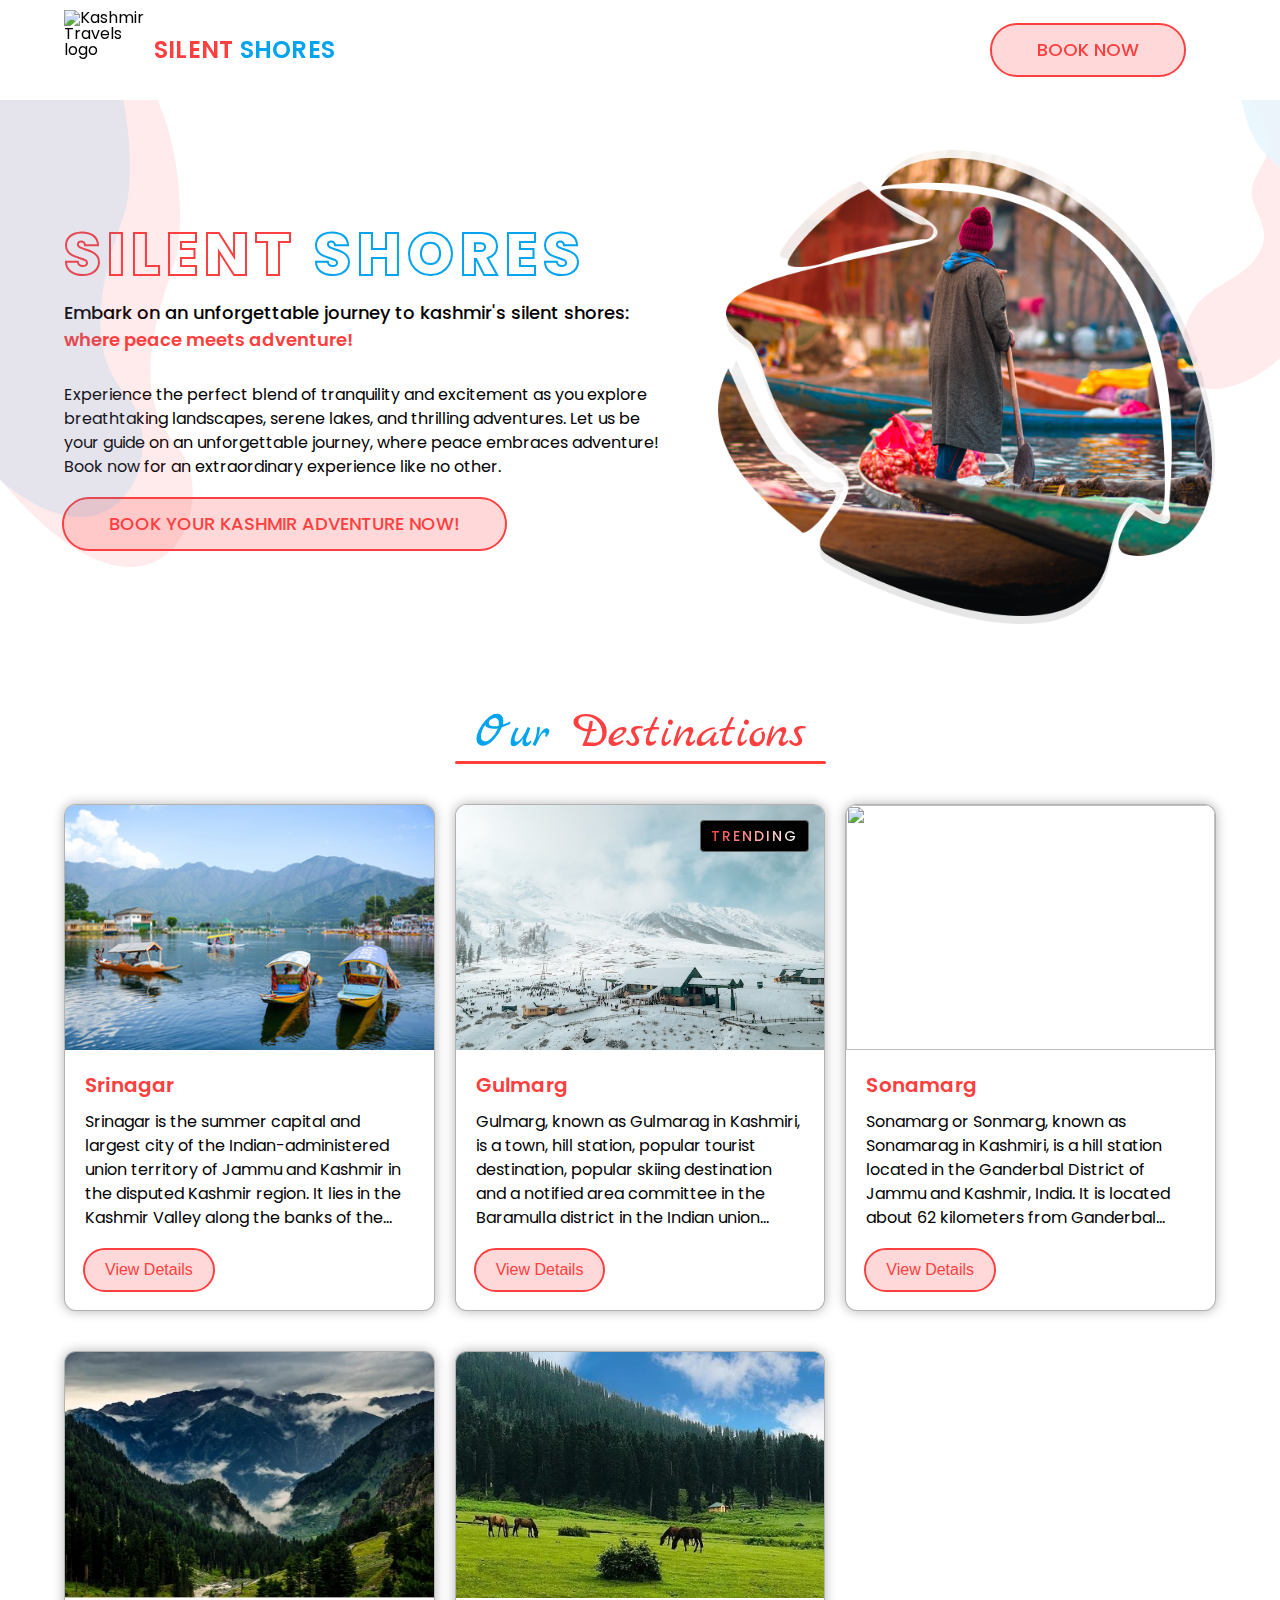
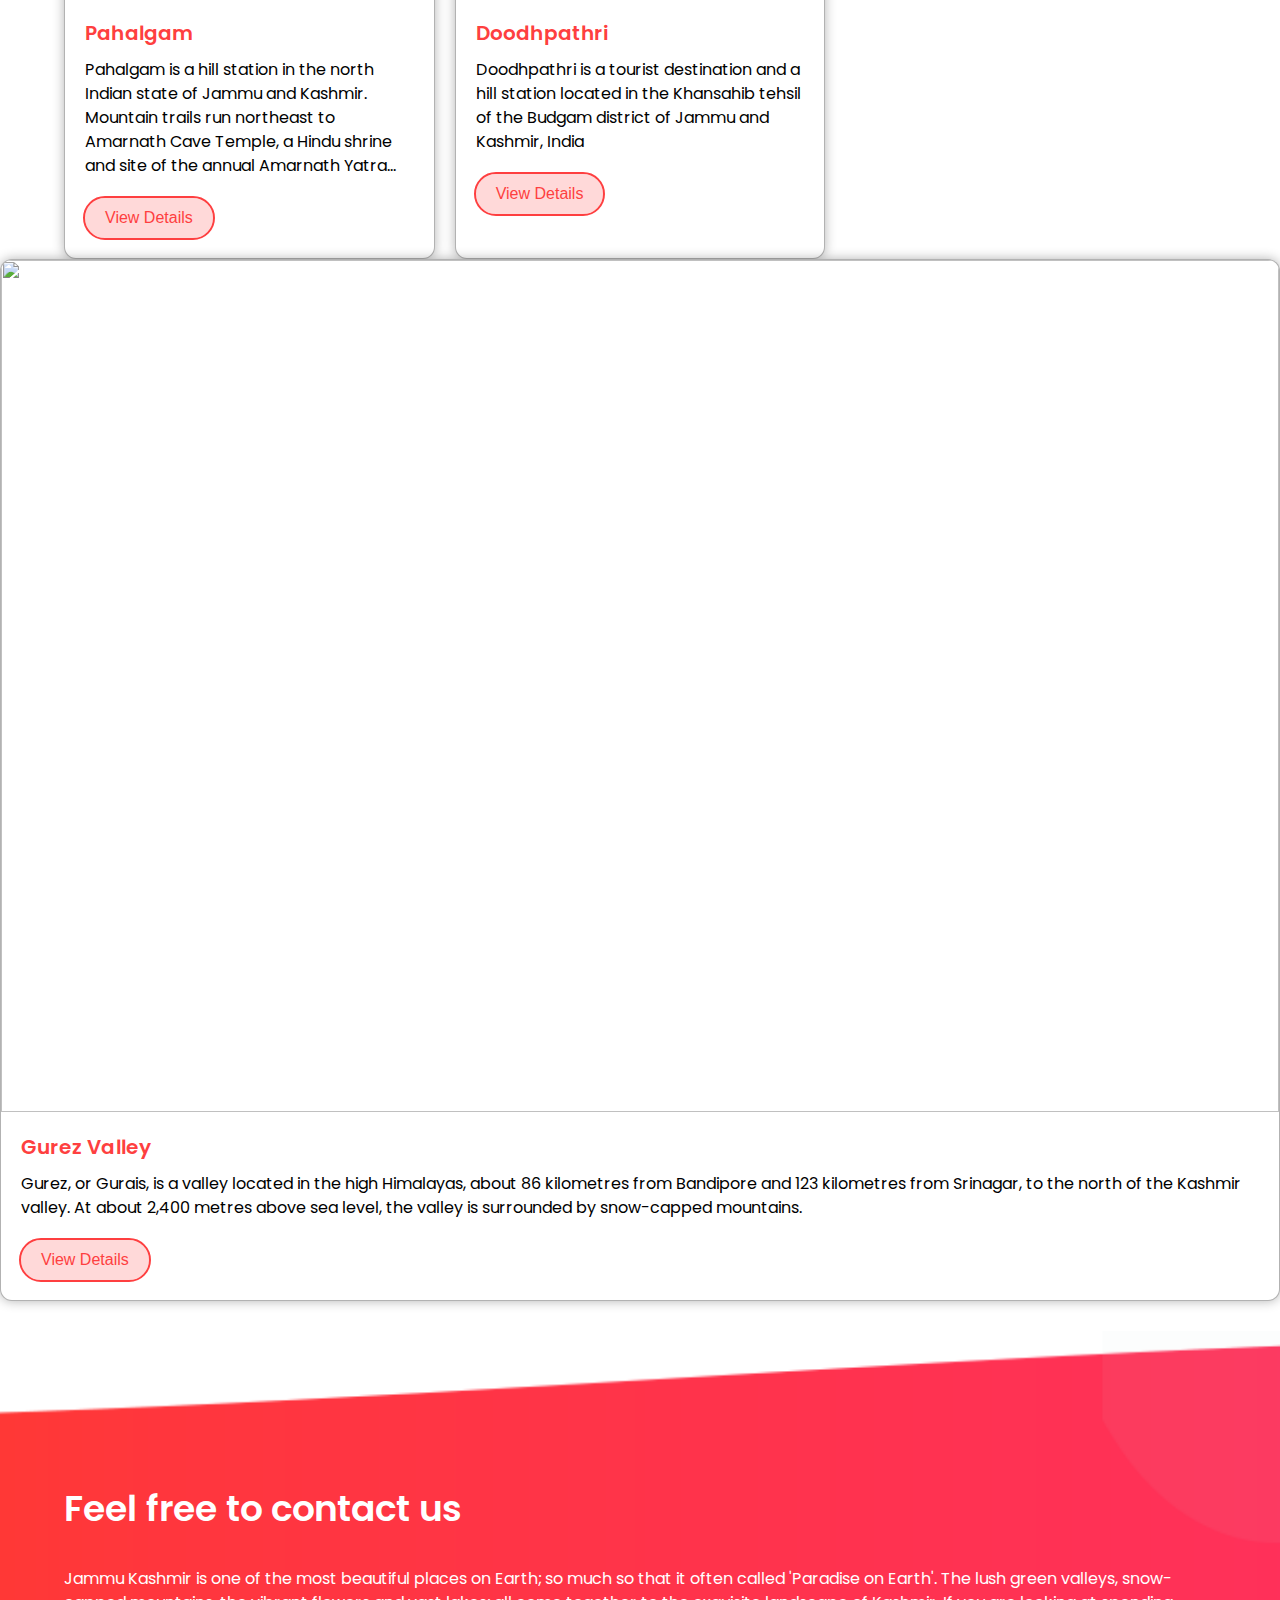
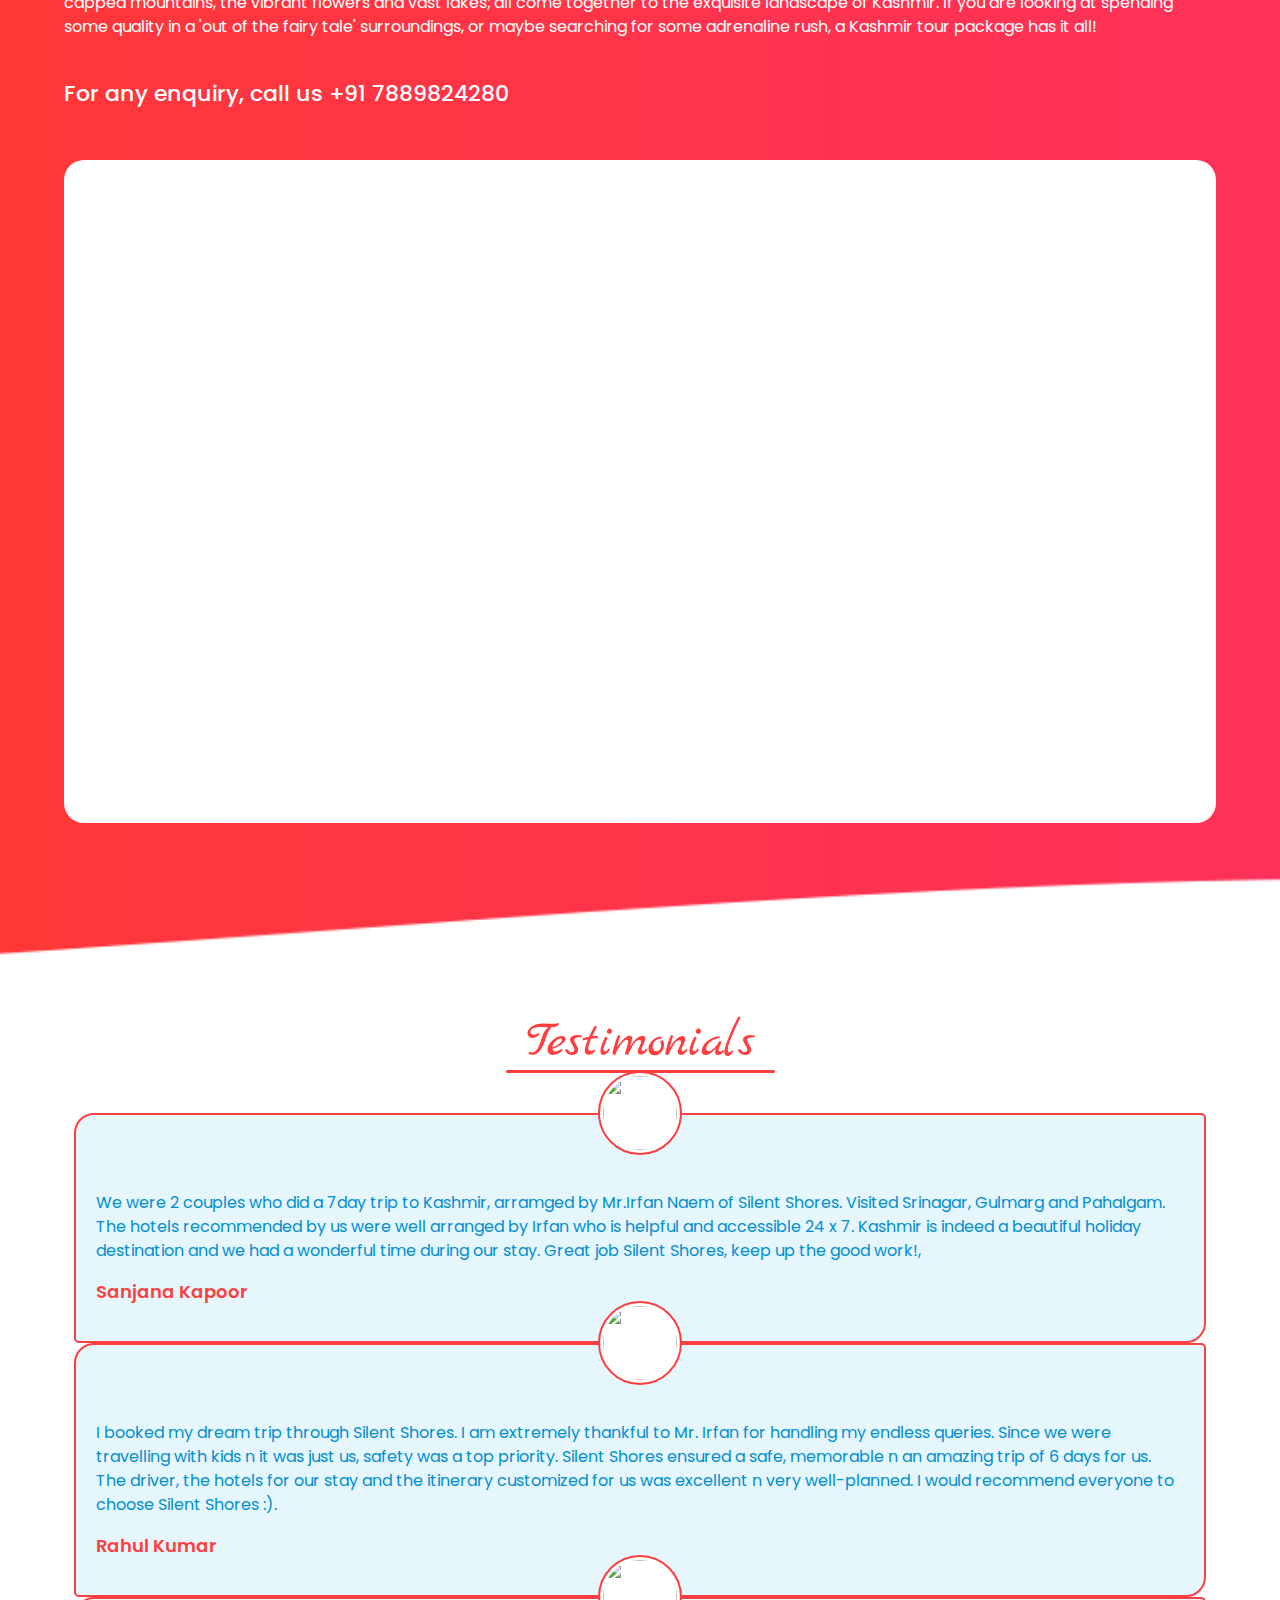
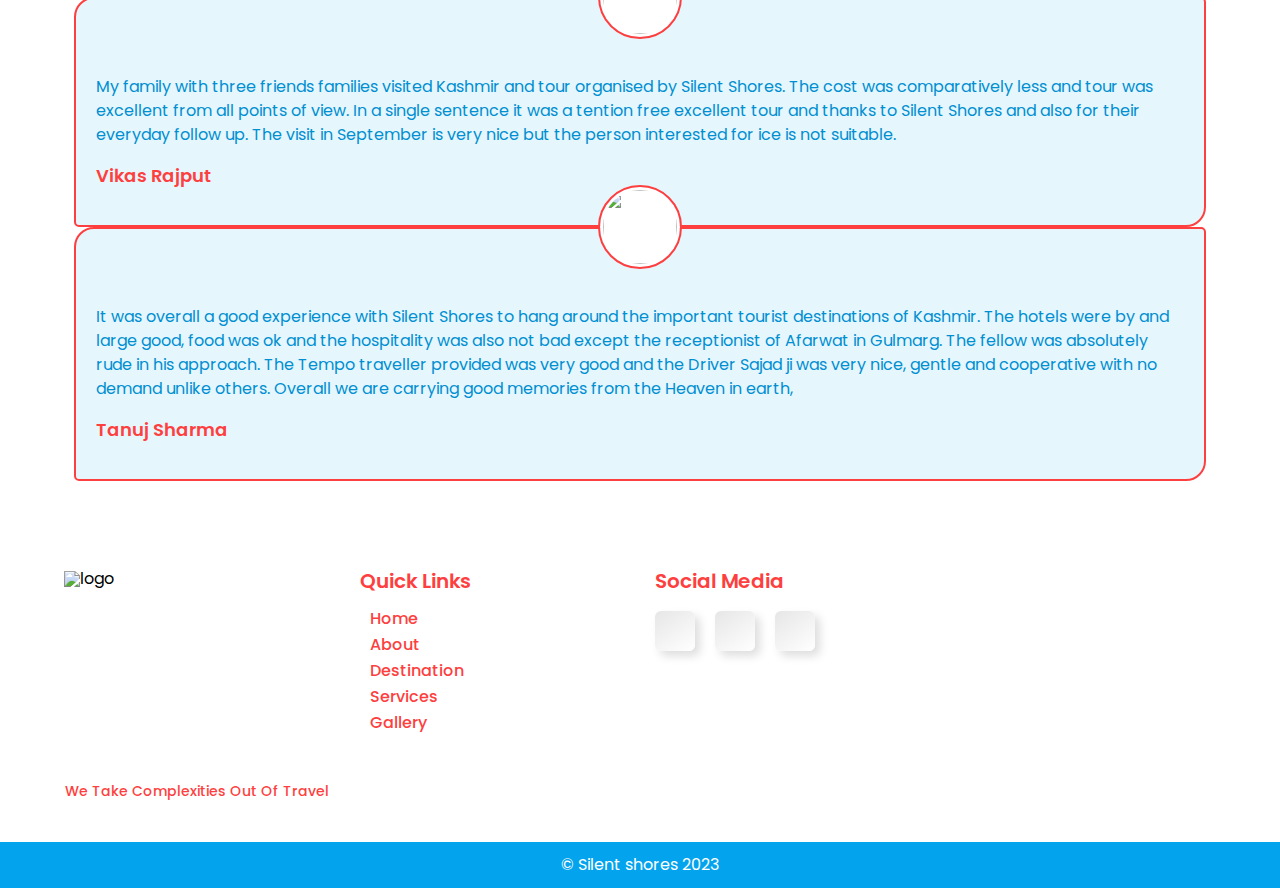
==== index.html @ 6e3399d0 "Update index.html" ====
<!DOCTYPE html>
<html lang="en">

<head>
    <meta charset="UTF-8">
    <meta http-equiv="X-UA-Compatible" content="IE=edge">
    <meta name="viewport" content="width=device-width, initial-scale=1.0">
    <title>Silent Shores</title>
    <link rel="icon" type="image/x-icon" href="./assets/images/favicon.png">
    <link rel="stylesheet" href="./assets/css/style.css">
    <link rel="stylesheet" href="https://cdnjs.cloudflare.com/ajax/libs/font-awesome/6.4.2/css/all.min.css"
        integrity="sha512-z3gLpd7yknf1YoNbCzqRKc4qyor8gaKU1qmn+CShxbuBusANI9QpRohGBreCFkKxLhei6S9CQXFEbbKuqLg0DA=="
        crossorigin="anonymous" referrerpolicy="no-referrer" />
    <link rel="stylesheet" href="https://cdn.jsdelivr.net/npm/slick-carousel@1.8.1/slick/slick.css?v=1">
    <link rel="stylesheet" href="https://cdnjs.cloudflare.com/ajax/libs/lightbox2/2.11.4/css/lightbox.min.css"
        integrity="sha512-ZKX+BvQihRJPA8CROKBhDNvoc2aDMOdAlcm7TUQY+35XYtrd3yh95QOOhsPDQY9QnKE0Wqag9y38OIgEvb88cA=="
        crossorigin="anonymous" referrerpolicy="no-referrer" />
</head>

<body>
    <header>
        <div class="container">
            <div class="header__contents">
                <div class="header__contents__logo--side">
                    <div class="main-logo-box">
                        <img src="./assets/images/logo1.png" alt="Kashmir Travels logo" class="logo--box__img">
                    </div>
                    <h4 class="logo-tag">Silent <span>Shores</span></h4>
                </div>
                <nav class="main-nav">
                    <ul class="main-nav__list">
                        <li class="nav-item home-nav active">
                            <a href="#" class="nav-item__link">Home</a>
                        </li>
                        <!-- <li class="nav-item">
                            <a href="#" class="nav-item__link">Packages</a>
                        </li> -->
                        <li class="nav-item destinations-nav">
                            <a href="#destinatinations" class="nav-item__link">Destinations</a>
                        </li>
                        <li class="nav-item contact-us-nav">
                            <a href="#contact-us" class="nav-item__link">Contact Us</a>
                        </li>
                        <li class="nav-item testimonials-nav">
                            <a href="#testimonials" class="nav-item__link">Testimonials</a>
                        </li>
                        <!-- <li class="nav-item">
                            <a href="#" class="nav-item__link">Gallery</a>
                        </li> -->
                    </ul>
                </nav>
                <div class="cta-box">
                    <a href="#contact-us" class="btn btn--pri btn--cta">Book Now</a>
                    <button class="mob-nav-toggler">
                        <i class="fa-solid fa-bars"></i>
                    </button>
                </div>
            </div>
        </div>
        <div class="header-mob">
            <nav class="main-nav">
                <ul class="main-nav__list">
                    <li class="nav-item home-nav active">
                        <a href="#" class="nav-item__link">Home</a>
                    </li>
                    <!-- <li class="nav-item">
                            <a href="#" class="nav-item__link">Packages</a>
                        </li> -->
                    <li class="nav-item destinations-nav">
                        <a href="#destinatinations" class="nav-item__link">Destinations</a>
                    </li>
                    <li class="nav-item contact-us-nav">
                        <a href="#contact-us" class="nav-item__link">Contact Us</a>
                    </li>
                    <li class="nav-item testimonials-nav">
                        <a href="#testimonials" class="nav-item__link">Testimonials</a>
                    </li>
                    <!-- <li class="nav-item">
                            <a href="#" class="nav-item__link">Gallery</a>
                        </li> -->
                </ul>
            </nav>
        </div>
    </header>
    <main class="header-space">
        <section class="hero">
            <div class="main-banner">
                <div class="container">
                    <div class="main-banner-contents">
                        <div class="text-side">
                            <h1 class="main-section__heading stroke-only">SILENT <span>SHORES</span></h1>
                            <h3 class="main-section__subheading">Embark on an unforgettable journey to kashmir's silent
                                shores:<span>
                                    where peace meets
                                    adventure!
                                </span></h3>
                            <p class="main-section__desc">
                                Experience the perfect blend
                                of tranquility and excitement as you explore breathtaking landscapes, serene lakes, and
                                thrilling adventures. Let us be your guide on an unforgettable journey, where peace
                                embraces adventure! Book now for an extraordinary experience like no other.
                            </p>
                            <div class="main-section__cta">
                                <a href="#contact-us" class="btn btn--pri btn--lg btn--cta">Book your kashmir adventure
                                    now!</a>
                            </div>
                        </div>
                        <div class="img-side">
                            <img src="./assets/images/banner-right-image.png" alt="">
                        </div>
                    </div>
                </div>
            </div>
        </section>
        <section class="showcase">
            <div class="container">
                <div id="destinatinations" class="nav-empty-location"></div>
                <div class="section-title">
                    <h2>
                        Our <span>Destinations</span>
                    </h2>
                </div>
                <div class="cards container-sm">
                    <div class="card">
                        <div class="card__img-box">
                            <img class="gal-item-main-img" src="./assets/images/des-11.jpg" alt="">
                            <p class="gal-hidden-items">
                                <span>https://images.unsplash.com/photo-1566837500831-838ff7486b28?ixlib=rb-4.0.3&ixid=M3wxMjA3fDB8MHxzZWFyY2h8MTF8fHNyaW5hZ2FyfGVufDB8fDB8fHww&auto=format&fit=crop&w=500&q=60,78</span>
                                <span>https://images.unsplash.com/photo-1614591276564-7b3e69347a48?ixlib=rb-4.0.3&ixid=M3wxMjA3fDB8MHxzZWFyY2h8Mnx8c3JpbmFnYXJ8ZW58MHx8MHx8fDA%3D&auto=format&fit=crop&w=500&q=60,78</span>
                                <span>https://images.unsplash.com/photo-1611319633071-6e5bfec3a99f?ixlib=rb-4.0.3&ixid=M3wxMjA3fDB8MHxzZWFyY2h8MTd8fHNyaW5hZ2FyfGVufDB8fDB8fHww&auto=format&fit=crop&w=500&q=60,78</span>
                                <span>https://images.unsplash.com/photo-1566837497312-7be7830ae9b1?ixlib=rb-4.0.3&ixid=M3wxMjA3fDB8MHxzZWFyY2h8NXx8c3JpbmFnYXJ8ZW58MHwwfDB8fHww&auto=format&fit=crop&w=500&q=60,78</span>
                                <span>https://images.unsplash.com/photo-1577500588651-5603d971f338?ixlib=rb-4.0.3&ixid=M3wxMjA3fDB8MHxzZWFyY2h8MTh8fHNyaW5hZ2FyfGVufDB8MHwwfHx8MA%3D%3D&auto=format&fit=crop&w=500&q=60,78</span>
                                <span>https://images.unsplash.com/photo-1608824432184-b1eec5c84ae5?ixlib=rb-4.0.3&ixid=M3wxMjA3fDB8MHxzZWFyY2h8MTV8fHNyaW5hZ2FyfGVufDB8MHwwfHx8MA%3D%3D&auto=format&fit=crop&w=500&q=60,78</span>
                            </p>
                        </div>
                        <div class="card-body">
                            <h3 class="card-title">
                                Srinagar
                            </h3>
                            <p class="card-desc">
                                Srinagar is the summer capital and largest city of the Indian-administered
                                union territory of Jammu and Kashmir in the disputed Kashmir region.
                                It lies in the Kashmir Valley along the banks of the Jhelum River,
                                and the shores of Dal and Anchar lakes, between the Hari Parbat and Shankaracharya hills
                            </p>
                            <button class="card-action btn btn--sm btn--pri">View Details</button>
                        </div>
                    </div>
                    <div class="card">
                        <div class="card-badge">
                            <p>Trending</p>
                        </div>
                        <div class="card__img-box">
                            <img class="gal-item-main-img" src="./assets/images/gulmarg.jpg" alt="">
                            <p class="gal-hidden-items">
                                <span>https://source.unsplash.com/random?Gulmarg,88</span>
                                <span>https://images.unsplash.com/photo-1676441019594-07142b925bc2?ixlib=rb-4.0.3&ixid=M3wxMjA3fDB8MHxzZWFyY2h8Mnx8Z3VsbWFyZyUyMGthc2htaXJ8ZW58MHwwfDB8fHww&auto=format&fit=crop&w=500&q=60,88</span>
                                <span>https://images.unsplash.com/photo-1696918090117-94d2c742415c?ixlib=rb-4.0.3&ixid=M3wxMjA3fDB8MHxzZWFyY2h8OXx8Z3VsbWFyZyUyMGthc2htaXJ8ZW58MHwwfDB8fHww&auto=format&fit=crop&w=500&q=60,88</span>
                                <span>https://images.unsplash.com/photo-1676552676584-3ee0aef1bd39?ixlib=rb-4.0.3&ixid=M3wxMjA3fDB8MHxzZWFyY2h8MTR8fGd1bG1hcmclMjBrYXNobWlyfGVufDB8MHwwfHx8MA%3D%3D&auto=format&fit=crop&w=500&q=60,88</span>
                                <span>https://images.unsplash.com/photo-1690650025133-f25598a4de68?ixlib=rb-4.0.3&ixid=M3wxMjA3fDB8MHxzZWFyY2h8MTh8fGd1bG1hcmclMjBrYXNobWlyfGVufDB8MHwwfHx8MA%3D%3D&auto=format&fit=crop&w=500&q=60,88</span>
                                <span>https://images.unsplash.com/photo-1649794759593-ad80231b7b7c?ixlib=rb-4.0.3&ixid=M3wxMjA3fDB8MHxzZWFyY2h8MjB8fGd1bG1hcmclMjBrYXNobWlyfGVufDB8MHwwfHx8MA%3D%3D&auto=format&fit=crop&w=500&q=60,88</span>
                            </p>
                        </div>
                        <div class="card-body">
                            <h3 class="card-title">
                                Gulmarg
                            </h3>
                            <p class="card-desc">
                                Gulmarg, known as Gulmarag in Kashmiri, is a town, hill station, popular tourist
                                destination,
                                popular skiing destination and a notified area committee in the
                                Baramulla district in the Indian union territory of Jammu and Kashmir.
                                It is located at a distance of 31 km from Baramulla and 49 km from Srinagar
                            </p>
                            <button class="card-action btn btn--sm btn--pri">View Details</button>
                        </div>
                    </div>
                    <div class="card">
                        <div class="card__img-box">
                            <img class="gal-item-main-img" src="./assets/images/des-31.jpg" alt="">
                            <p class="gal-hidden-items">
                                <span>https://source.unsplash.com/random?Sonmarg,111</span>
                                <span>https://images.unsplash.com/photo-1598091383021-15ddea10925d?ixlib=rb-4.0.3&ixid=M3wxMjA3fDB8MHxzZWFyY2h8Mnx8c29ubWFyZyUyMGthc2htaXJ8ZW58MHwwfDB8fHww&auto=format&fit=crop&w=500&q=60,111</span>
                                <span>https://images.unsplash.com/photo-1666696758691-135e8bf83368?ixlib=rb-4.0.3&ixid=M3wxMjA3fDB8MHxzZWFyY2h8MTF8fHNvbm1hcmclMjBrYXNobWlyfGVufDB8MHwwfHx8MA%3D%3D&auto=format&fit=crop&w=500&q=60,111</span>
                                <span>https://images.unsplash.com/photo-1666545383710-a6e864e03715?ixlib=rb-4.0.3&ixid=M3wxMjA3fDB8MHxzZWFyY2h8MTV8fHNvbm1hcmclMjBrYXNobWlyfGVufDB8MHwwfHx8MA%3D%3D&auto=format&fit=crop&w=500&q=60,111</span>
                                <span>https://images.unsplash.com/photo-1666690635467-a0b09411534c?ixlib=rb-4.0.3&ixid=M3wxMjA3fDB8MHxzZWFyY2h8MjV8fHNvbm1hcmclMjBrYXNobWlyfGVufDB8MHwwfHx8MA%3D%3D&auto=format&fit=crop&w=500&q=60,111</span>
                                <span>https://images.unsplash.com/photo-1674108886859-3f968080f012?ixlib=rb-4.0.3&ixid=M3wxMjA3fDB8MHxzZWFyY2h8Mzd8fHNvbm1hcmclMjBrYXNobWlyfGVufDB8MHwwfHx8MA%3D%3D&auto=format&fit=crop&w=500&q=60,111</span>
                            </p>
                        </div>
                        <div class="card-body">
                            <h3 class="card-title">
                                Sonamarg
                            </h3>
                            <p class="card-desc">
                                Sonamarg or Sonmarg, known as Sonamarag in Kashmiri,
                                is a hill station located in the Ganderbal District of Jammu and Kashmir, India.
                                It is located about 62 kilometers from Ganderbal Town and 80 kilometres northeast of the
                                capital city, Srinagar
                            </p>
                            <button class="card-action btn btn--sm btn--pri">View Details</button>
                        </div>
                    </div>
                    <div class="card">
                        <div class="card__img-box">
                            <img class="gal-item-main-img" src="./assets/images/des-3.jpg" alt="">
                            <p class="gal-hidden-items">
                                <span>https://images.unsplash.com/photo-1668173443752-bdec2fbb3c79?ixlib=rb-4.0.3&ixid=M3wxMjA3fDB8MHxzZWFyY2h8NHx8cGFoYWxnYW0lMjBrYXNobWlyfGVufDB8MHwwfHx8MA%3D%3D&auto=format&fit=crop&w=500&q=60,9</span>
                                <span>https://images.unsplash.com/photo-1686503069683-9029e0b2ad51?ixlib=rb-4.0.3&ixid=M3wxMjA3fDB8MHxzZWFyY2h8N3x8cGFoYWxnYW0lMjBrYXNobWlyfGVufDB8MHwwfHx8MA%3D%3D&auto=format&fit=crop&w=500&q=60,9</span>
                                <span>https://images.unsplash.com/photo-1651475599186-7283220effdd?ixlib=rb-4.0.3&ixid=M3wxMjA3fDB8MHxzZWFyY2h8Mjd8fHBhaGFsZ2FtfGVufDB8MHwwfHx8MA%3D%3D&auto=format&fit=crop&w=500&q=60,9</span>
                                <span>https://images.unsplash.com/photo-1672215251935-0edbeec181ce?ixlib=rb-4.0.3&ixid=M3wxMjA3fDB8MHxzZWFyY2h8Mjh8fHBhaGFsZ2FtfGVufDB8MHwwfHx8MA%3D%3D&auto=format&fit=crop&w=500&q=60,9</span>
                                <span>https://images.unsplash.com/photo-1694368906465-92d965a88dbe?ixlib=rb-4.0.3&ixid=M3wxMjA3fDB8MHxzZWFyY2h8ODJ8fHBhaGFsZ2FtfGVufDB8MHwwfHx8MA%3D%3D&auto=format&fit=crop&w=500&q=60,9</span>
                                <span>https://images.unsplash.com/photo-1650384858449-235cfd111bbf?ixlib=rb-4.0.3&ixid=M3wxMjA3fDB8MHxzZWFyY2h8MTJ8fGJldGFiJTIwdmFsbGV5JTIwa2FzaG1pcnxlbnwwfDB8MHx8fDA%3D&auto=format&fit=crop&w=500&q=60,4</span>
                            </p>
                        </div>
                        <div class="card-body">
                            <h3 class="card-title">
                                Pahalgam
                            </h3>
                            <p class="card-desc">
                                Pahalgam is a hill station in the north Indian state of Jammu and Kashmir.
                                Mountain trails run northeast to Amarnath Cave Temple, a Hindu shrine and site of the
                                annual Amarnath Yatra pilgrimage.
                                Overa Aru Wildlife Sanctuary is home to animals including brown bears and musk deer.
                                Northeast, the Lidder River runs through scenic Betaab Valley.
                                Southeast, Tulian Lake is flanked by mountain peaks and often frozen
                            </p>
                            <button class="card-action btn btn--sm btn--pri">View Details</button>
                        </div>
                    </div>

                    <div class="card">
                        <div class="card__img-box">
                            <img class="gal-item-main-img" src="./assets/images/des-41.jpg" alt="">
                            <p class="gal-hidden-items">
                                <span>https://images.unsplash.com/photo-1693999024492-8598a389ac7d?ixlib=rb-4.0.3&ixid=M3wxMjA3fDB8MHxzZWFyY2h8MXx8ZG9vZGhwYXRocml8ZW58MHwwfDB8fHww&auto=format&fit=crop&w=500&q=60,6</span>
                                <span>https://images.unsplash.com/photo-1664356784591-ceffdc5504cb?ixlib=rb-4.0.3&ixid=M3wxMjA3fDB8MHxzZWFyY2h8N3x8ZG9vZGhwYXRocml8ZW58MHwwfDB8fHww&auto=format&fit=crop&w=500&q=60,4</span>
                                <span>https://images.unsplash.com/photo-1693031783554-890468b3a510?ixlib=rb-4.0.3&ixid=M3wxMjA3fDB8MHxzZWFyY2h8MjR8fGRvb2RocGF0aHJpfGVufDB8MHwwfHx8MA%3D%3D&auto=format&fit=crop&w=500&q=60,65</span>
                                <span>https://images.unsplash.com/photo-1673948427931-e54cbfbcfb86?ixlib=rb-4.0.3&ixid=M3wxMjA3fDB8MHxzZWFyY2h8NDF8fGRvb2RocGF0aHJpfGVufDB8MHwwfHx8MA%3D%3D&auto=format&fit=crop&w=500&q=60,11</span>
                                <span>https://images.unsplash.com/photo-1664524988637-7c1a89deaf0d?ixlib=rb-4.0.3&ixid=M3wxMjA3fDB8MHxzZWFyY2h8Nnx8ZG9vZGhwYXRocml8ZW58MHwwfDB8fHww&auto=format&fit=crop&w=500&q=60,50</span>
                                <span>https://images.unsplash.com/photo-1695275838562-e7119c54ed5b?ixlib=rb-4.0.3&ixid=M3wxMjA3fDB8MHxzZWFyY2h8MjV8fGRvb2RocGF0aHJpfGVufDB8MHwwfHx8MA%3D%3D&auto=format&fit=crop&w=500&q=60,2</span>
                            </p>
                        </div>
                        <div class="card-body">
                            <h3 class="card-title">
                                Doodhpathri
                            </h3>
                            <p class="card-desc">
                                Doodhpathri is a tourist destination and a hill station located
                                in the Khansahib tehsil of the Budgam district of Jammu and Kashmir, India
                            </p>
                            <button class="card-action btn btn--sm btn--pri">View Details</button>
                        </div>
                    </div>
                </div>
            </div>

            <div class="card">
                        <div class="card__img-box">
                            <img class="gal-item-main-img" src="https://images.unsplash.com/photo-1696492197617-ff44abdd3e1c?ixlib=rb-4.0.3&ixid=M3wxMjA3fDB8MHxzZWFyY2h8MXx8Z3VyZXp8ZW58MHwwfDB8fHww&auto=format&fit=crop&w=500&q=60" alt="">
                            <p class="gal-hidden-items">
                                <span>https://images.unsplash.com/photo-1696492197606-7b3d35e5c78f?ixlib=rb-4.0.3&ixid=M3wxMjA3fDB8MHxzZWFyY2h8M3x8Z3VyZXp8ZW58MHwwfDB8fHww&auto=format&fit=crop&w=500&q=60,6</span>
                                <span>https://images.unsplash.com/photo-1696492197699-1af7d975d011?ixlib=rb-4.0.3&ixid=M3wxMjA3fDB8MHxzZWFyY2h8Mnx8Z3VyZXp8ZW58MHwwfDB8fHww&auto=format&fit=crop&w=500&q=60,4</span>
                                <span>https://images.unsplash.com/photo-1696492197593-4cf263640d1e?ixlib=rb-4.0.3&ixid=M3wxMjA3fDB8MHxzZWFyY2h8NHx8Z3VyZXp8ZW58MHwwfDB8fHww&auto=format&fit=crop&w=500&q=60,65</span>
                                <span>https://images.unsplash.com/photo-1673948427931-e54cbfbcfb86?ixlib=rb-4.0.3&ixid=M3wxMjA3fDB8MHxzZWFyY2h8NDF8fGRvb2RocGF0aHJpfGVufDB8MHwwfHx8MA%3D%3D&auto=format&fit=crop&w=500&q=60,11</span>
                                <span>https://images.unsplash.com/photo-1664524988637-7c1a89deaf0d?ixlib=rb-4.0.3&ixid=M3wxMjA3fDB8MHxzZWFyY2h8Nnx8ZG9vZGhwYXRocml8ZW58MHwwfDB8fHww&auto=format&fit=crop&w=500&q=60,50</span>
                                <span>https://images.unsplash.com/photo-1696492197617-ff44abdd3e1c?ixlib=rb-4.0.3&ixid=M3wxMjA3fDB8MHxzZWFyY2h8MXx8Z3VyZXp8ZW58MHwwfDB8fHww&auto=format&fit=crop&w=500&q=60,2</span>
                            </p>
                        </div>
                        <div class="card-body">
                            <h3 class="card-title">
                                Gurez Valley
                            </h3>
                            <p class="card-desc">
                                Gurez, or Gurais, is a valley located in the high Himalayas, about 86 kilometres from Bandipore and 123 kilometres from Srinagar, 
                                to the north of the Kashmir valley. At about 2,400 metres above sea level, the valley is surrounded by snow-capped mountains.
                            </p>
                            <button class="card-action btn btn--sm btn--pri">View Details</button>
                        </div>
                    </div>
                </div>
            </div>
        </section>
        <section class="contact-us" id="contact-us">
            <div class="container">
                <div class="contact-content">
                    <div class="text-side">
                        <h3 class="contact-heading">Feel free to contact us</h3>
                        <p class="contact-desc">
                            Jammu Kashmir is one of the most beautiful places on Earth; so much so that it often called
                            'Paradise on Earth'.
                            The lush green valleys, snow-capped mountains, the vibrant flowers and vast lakes;
                            all come together to the exquisite landscape of Kashmir.
                            If you are looking at spending some quality in a 'out of the fairy tale' surroundings,
                            or maybe searching for some adrenaline rush, a Kashmir tour package has it all!</p>
                        <div class="contact-call">
                            <h4>For any enquiry, <span>call us +91 7889824280</span></h4>
                        </div>
                    </div>
                    <div class="form-side">
                        <div class="form-contents">
                            <iframe
                                src="https://docs.google.com/forms/d/e/1FAIpQLSc4M0cRjruqM5lXE4gbXCoShRzKeKQZGcmvtr9rW96frRv-Tw/viewform?embedded=true"
                                width="100%" height="400" frameborder="0" marginheight="0"
                                marginwidth="0">Loading…</iframe>
                        </div>
                    </div>
                </div>
            </div>
        </section>
        <section class="testimonials">
            <div class="container">
                <div id="testimonials" class="nav-empty-location"></div>
                <div class="section-title">
                    <h2>
                        <span>Testimonials</span>
                    </h2>
                </div>
                <div class="testimonials-cards-container">
                    <div class="testimonials-cards">
                        <div class="testimonials-card">
                            <div class="testmonial-card-contents">
                                <div class="img-box">
                                    <img src="https://dynamic-media-cdn.tripadvisor.com/media/photo-o/26/fd/34/a1/caption.jpg?w=100&h=-1&s=1" alt="">
                                </div>
                                <div class="testimonail-msg">
                                  We were 2 couples who did a 7day trip to Kashmir, arramged by Mr.Irfan Naem of Silent Shores. Visited Srinagar, Gulmarg and Pahalgam.
                                    The hotels recommended by us were well arranged by  Irfan who is helpful and accessible 24 x 7. 
                                    Kashmir is indeed a beautiful holiday destination and we had a wonderful time during our stay.
                                    Great job Silent Shores, keep up the good work!,
                                </div>
                                <h3 class="testimonial-name">Sanjana Kapoor</h3>
                            </div>
                        </div>
                        <div class="testimonials-card">
                            <div class="testmonial-card-contents">
                                <div class="img-box">
                                    <img src="https://dynamic-media-cdn.tripadvisor.com/media/photo-o/1a/f6/eb/43/default-avatar-2020-11.jpg?w=100&h=-1&s=1,user" alt="">
                                </div>
                                <div class="testimonail-msg">
                                    I booked my dream trip through Silent Shores. I am extremely thankful to Mr. Irfan for handling my endless queries. 
                                    Since we were travelling with kids n it was just us, safety was a top priority. 
                                    Silent Shores ensured a safe, memorable n an amazing trip of 6 days for us. The driver, the hotels for
                                    our stay and the itinerary customized for us was excellent n very well-planned. 
                                    I would recommend everyone to choose Silent Shores :).
                                </div>
                                <h3 class="testimonial-name">Rahul Kumar</h3>
                            </div>
                        </div>
                        <div class="testimonials-card">
                            <div class="testmonial-card-contents">
                                <div class="img-box">
                                    <img src="https://media-cdn.tripadvisor.com/media/photo-l/10/b7/bb/41/tirthank-r.jpg" alt="">
                                </div>
                                <div class="testimonail-msg">
                                    My family with three friends families visited Kashmir and tour organised by Silent Shores. 
                                    The cost was comparatively less and tour was excellent from all points of view. 
                                    In a single sentence it was a tention free excellent tour and thanks to Silent Shores and also for their everyday follow up.
                                    The visit in September is very nice but the person interested for ice is not suitable.
                                </div>
                                <h3 class="testimonial-name">Vikas Rajput</h3>
                            </div>
                        </div>
                        <div class="testimonials-card">
                            <div class="testmonial-card-contents">
                                <div class="img-box">
                                    <img src="https://dynamic-media-cdn.tripadvisor.com/media/photo-o/2a/67/70/cf/caption.jpg?w=200&h=-1&s=1" alt="">
                                </div>
                                <div class="testimonail-msg">
                                    It was overall a good experience with Silent Shores to hang around the important tourist destinations of Kashmir. 
                                    The hotels were by and large good, food was ok and the hospitality was also not bad except the receptionist of Afarwat in Gulmarg. 
                                    The fellow was absolutely rude in his approach. 
                                    The Tempo traveller provided was very good and the Driver Sajad ji was very nice,
                                    gentle and cooperative with no demand unlike others. 
                                    Overall we are carrying good memories from the Heaven in earth,
                                </div>
                                <h3 class="testimonial-name">Tanuj Sharma</h3>
                            </div>
                        </div>
                    </div>
                </div>
            </div>
        </section>
    </main>
    <footer>
        <div class="container">
            <div class="footer-contents">
                <div class="footer-logo">
                    <div class="footer-logo-box">
                        <img src="./assets/images/logo1.png" alt="logo">
                    </div>
                    <p>We Take Complexities Out Of Travel</p>
                </div>
                <div class="footer-nav">
                    <h4>Quick Links</h4>
                    <nav>
                        <ul class="footer-nav-list">
                            <li class="footer-nav-item">
                                <a class="footer-nav-link" href="#"><i
                                        class="fa-brands fa-canadian-maple-leaf"></i>Home</a>
                            </li>
                            <li class="footer-nav-item">
                                <a class="footer-nav-link" href="#"><i
                                        class="fa-brands fa-canadian-maple-leaf"></i>About</a>
                            </li>
                            <li class="footer-nav-item">
                                <a class="footer-nav-link" href="#"><i
                                        class="fa-brands fa-canadian-maple-leaf"></i>Destination</a>
                            </li>
                            <li class="footer-nav-item">
                                <a class="footer-nav-link" href="#"><i
                                        class="fa-brands fa-canadian-maple-leaf"></i>Services</a>
                            </li>
                            <li class="footer-nav-item">
                                <a class="footer-nav-link" href="#"><i
                                        class="fa-brands fa-canadian-maple-leaf"></i>Gallery</a>
                            </li>
                        </ul>
                    </nav>
                </div>
                
                <div class="footer-nav footer-nav--social">
                    <h4>Social Media</h4>
                    <ul class="social-list">
                        <li class="social-item">
                            <a href="#"><i class="fa-brands fa-facebook-f"></i></a>
                        </li>
                        <li class="social-item">
                            <a href="#"><i class="fa-brands fa-x-twitter"></i></a>
                        </li>
                        <li class="social-item">
                            <a href="https://www.instagram.com/silentshoreskashmir"><i class="fa-brands fa-instagram"></i></a>
                        </li>
                    </ul>
                </div>
            </div>
        </div>
        <div class="footer-copyright">
            <div class="container">
                <p>&copy; Silent shores 2023</p>
            </div>
        </div>
    </footer>
    <div class="overlay"></div>
    <div class="popup">
        <div class="popup-container">
            <div class="popup-contents">
                <div class="popup-header">
                    <h3 class="popup-title"></h3>
                    <button class="popup-close"><i class="fa-solid fa-xmark"></i></button>
                </div>
                <div class="popup-gallery">
                    <div class="popup-feature-img-box loading_animation">
                        <a class="gal-img-link" href="" data-lightbox="jb-gal-1">
                            <img class="example-image" src="" alt="image-1">
                        </a>
                    </div>
                    <div class="popup-gallery-all-imgs">
                    </div>
                </div>
                <div class="popup-body">
                    <div class="popup-desc">
                    </div>
                </div>
            </div>
        </div>
    </div>
    <script src="https://cdnjs.cloudflare.com/ajax/libs/jquery/2.1.3/jquery.min.js"></script>
    <!-- <link href="https://cdn.jsdelivr.net/npm/sweetalert2@11/dist/sweetalert2.min.css" rel="stylesheet">
    <script src="https://cdn.jsdelivr.net/npm/sweetalert2@11/dist/sweetalert2.min.js"></script> -->
    <!-- <script src="https://cdnjs.cloudflare.com/ajax/libs/jquery-validate/1.19.5/jquery.validate.min.js"
        integrity="sha512-rstIgDs0xPgmG6RX1Aba4KV5cWJbAMcvRCVmglpam9SoHZiUCyQVDdH2LPlxoHtrv17XWblE/V/PP+Tr04hbtA=="
        crossorigin="anonymous" referrerpolicy="no-referrer"></script> -->
    <script src="https://cdn.jsdelivr.net/jquery.slick/1.4.1/slick.min.js"></script>
    <script src="https://cdnjs.cloudflare.com/ajax/libs/lightbox2/2.11.4/js/lightbox.min.js"
        integrity="sha512-Ixzuzfxv1EqafeQlTCufWfaC6ful6WFqIz4G+dWvK0beHw0NVJwvCKSgafpy5gwNqKmgUfIBraVwkKI+Cz0SEQ=="
        crossorigin="anonymous" referrerpolicy="no-referrer"></script>

    <script src="./assets/script/script.js"></script>
    <!-- <script type="text/javascript">
        $(document).ready(function() {
            $('#contact-form').validate({
                rules: {
                    username: 'required',
                    phone: 'required',
                    date: 'required',
                    email: {
                        email: true
                    }
                },
                messages: {
                    username: 'Name is required',
                    phone: 'Ph number is required',
                    date: 'Date is required',
                },
                submitHandler: function(form) {
                    $('.btn--frm-action').text('Sending...').addClass('disabled').attr("disabled",
                        true);
                    $.ajax({
                        url: './email.php', // Replace with your actual server URL
                        method: 'POST', // HTTP method
                        data: $(form).serialize(), // Serialize form data
                        success: function(response) {
                            // Handle success response from the server
                            Swal.fire(
                                'Succesfully Sent!',
                                'Your message has been successfully sent',
                                'success'
                            );
                            $('.btn--frm-action').text('Send').removeClass('disabled')
                                .removeAttr("disabled");
                            $('#contact-form')[0].reset();
                        },
                        error: function(xhr, textStatus, errorThrown) {
                            // Handle error response from the server
                            Swal.fire({
                                icon: 'error',
                                title: 'Oops...',
                                text: 'Something went wrong!',
                            });
                            $('.btn--frm-action').text('Send').removeClass('disabled')
                                .removeAttr("disabled");
                        }
                    });
                }
            });
        });
    </script> -->
</body>

</html>
---- assets/css/style.css ----
@import url("https://fonts.googleapis.com/css2?family=Marck+Script&family=Poppins:ital,wght@0,100;0,200;0,300;0,400;0,500;0,600;0,700;0,800;0,900;1,100;1,200;1,300;1,400;1,500;1,600;1,700;1,800;1,900&display=swap");
:root {
  --clr-pri: 254, 63, 64;
  --clr-pri-lt: 252, 84, 84;
  --clr-pri-drk: 207, 15, 15;
  --clr-sec: 3, 164, 237;
  --clr-sec-lt: 41, 177, 240;
  --clr-sec-drk: 0, 143, 209;

  --clr-white: 255, 255, 255;
  --clr-light: 239, 239, 239;
  --clr-black: 0, 0, 0;
  --clr-dark: 51, 51, 51;

  --font-pri: "Poppins", sans-serif;
  --font-fancy: "Marck Script", cursive;
  --header-height: 10rem;
}
* {
  box-sizing: border-box;
}
html,
body {
  scroll-behavior: smooth;
}
html,
body,
div,
span,
applet,
object,
iframe,
h1,
h2,
h3,
h4,
h5,
h6,
p,
blockquote,
pre,
a,
abbr,
acronym,
address,
big,
cite,
code,
del,
dfn,
em,
img,
ins,
kbd,
q,
s,
samp,
small,
strike,
strong,
sub,
sup,
tt,
var,
b,
u,
i,
center,
dl,
dt,
dd,
ol,
ul,
li,
fieldset,
form,
label,
legend,
table,
caption,
tbody,
tfoot,
thead,
tr,
th,
td,
article,
aside,
canvas,
details,
embed,
figure,
figcaption,
footer,
header,
hgroup,
menu,
nav,
output,
ruby,
section,
summary,
time,
mark,
audio,
video {
  margin: 0;
  padding: 0;
  border: 0;
  font-size: 100%;
  font: inherit;
  vertical-align: baseline;
}
/* HTML5 display-role reset for older browsers */
article,
aside,
details,
figcaption,
figure,
footer,
header,
hgroup,
menu,
nav,
section {
  display: block;
}
input,
textarea {
  font: inherit;
}
img {
  display: block;
  max-width: 100%;
}
body {
  line-height: 1;
}
ol,
ul {
  list-style: none;
}
blockquote,
q {
  quotes: none;
}
blockquote:before,
blockquote:after,
q:before,
q:after {
  content: "";
  content: none;
}
table {
  border-collapse: collapse;
  border-spacing: 0;
}
html {
  font-size: 62.5%;
}
::-webkit-scrollbar {
  width: 1rem;
  border-radius: 1rem;
}
::-webkit-scrollbar-track {
  background: linear-gradient(
    to bottom,
    rgba(var(--clr-pri), 0.4),
    rgba(var(--clr-sec), 0.4)
  );
}
::-webkit-scrollbar-thumb {
  background: linear-gradient(
    to bottom,
    rgba(var(--clr-pri), 0.6),
    rgba(var(--clr-sec), 0.6)
  );
  border-radius: 1rem;
}
::-webkit-scrollbar-thumb:hover {
  background: linear-gradient(
    to bottom,
    rgba(var(--clr-pri), 1),
    rgba(var(--clr-sec), 1)
  );
  border-radius: 1rem;
}
body {
  font-family: var(--font-pri);
  font-size: 1.6rem;
}
body.noscroll {
  overflow: hidden;
}
.mob-nav-toggler,
.header-mob {
  display: none;
}
.btn {
  display: inline-block;
  height: 5rem;
  line-height: 5rem;
  padding: 0 4.5rem;
  background-color: rgba(var(--clr-dark));
  color: rgba(var(--clr-light));
  border: none;
  outline: none;
  border-radius: 3rem;
  font-size: 1.8rem;
  text-decoration: none;
  cursor: pointer;
  transition: 0.15s;
}
.btn:hover {
  background-color: var(--clr-black);
}
.btn.btn--sm {
  padding: 0 2rem;
  height: 4rem;
  line-height: 4rem;
  font-size: 1.6rem;
}
.btn.btn--cta {
  text-transform: uppercase;
  font-weight: 500;
}
.btn.btn--frm-action {
  min-width: 15rem;
  text-transform: uppercase;
  letter-spacing: 0.2rem;
}
.btn.btn--pri {
  background-color: rgba(var(--clr-pri), 0.2);
  outline: 2px solid rgba(var(--clr-pri));
  color: rgba(var(--clr-pri));
  transition: 0.2s;
}
.btn.btn--pri:hover,
.btn.btn--pri:focus {
  background-color: rgba(var(--clr-pri), 0.3);
}
.btn.disabled:hover,
.btn:disabled:hover,
.btn.btn.disabled:focus,
.btn:disabled:focus,
.btn.disabled,
.btn:disabled {
  opacity: 0.4;
  cursor: not-allowed;
}
.container {
  max-width: 150rem;
  width: 90%;
  margin: 0 auto;
  position: relative;
}
.container-sm {
  width: 100%;
  max-width: 120rem;
  margin: 0 auto;
}
header {
  position: fixed;
  top: 0;
  left: 0;
  right: 0;
  z-index: 999;
  background-color: rgba(var(--clr-white));
  box-shadow: 0 0 5px rgba(var(--clr-black), 0);
  transition: box-shadow 0.2s;
}
header.scrolled {
  box-shadow: 0 0 5px rgba(var(--clr-black), 0.3);
}
.header__contents {
  display: flex;
  justify-content: space-between;
  align-items: center;
  width: 100%;
  padding: 1rem 0;
}
.header__contents__logo--side {
  display: flex;
  align-items: center;
  gap: 1rem;
}
.main-logo-box {
  width: 8rem;
  height: 8rem;
}
.main-logo-box .logo--box__img {
  width: 100%;
  height: 100%;
  object-fit: contain;
  object-position: center;
  user-select: none;
}
.logo-tag {
  font-size: 2.4rem;
  font-weight: 600;
  letter-spacing: 0.01em;
  user-select: none;
  color: rgba(var(--clr-pri));
  text-transform: uppercase;
}
.logo-tag span {
  color: rgba(var(--clr-sec));
}
.main-nav__list {
  display: flex;
  flex-wrap: nowrap;
  gap: 30px;
}
.nav-item__link {
  display: inline-block;
  cursor: pointer;
  text-decoration: none;
  color: rgba(var(--clr-sec));
  font-weight: 500;
  padding: 5px;
  position: relative;
  transition: 0.15s;
}
.nav-item__link::before {
  content: "";
  width: 100%;
  position: absolute;
  top: 100%;
  height: 2px;
  background: red;
  right: 0;
  left: 0;
  transition: transform 0.2s;
  transform: scaleX(0);
  transform-origin: center;
}
.nav-item:hover .nav-item__link,
.nav-item.active .nav-item__link {
  color: rgba(var(--clr-pri));
}
.nav-item:hover .nav-item__link::before,
.nav-item.active .nav-item__link::before {
  transform: scaleX(100%);
  transform-origin: center;
}
main.header-space {
  padding-top: var(--header-height);
}
.hero-main {
  min-height: calc(100vh - var(--header-height));
  position: relative;
  isolation: isolate;
  display: flex;
  align-items: center;
  justify-content: center;
  padding: 8rem 3rem;
}
.hero-bg-slider {
  position: absolute;
  left: 0;
  width: 100%;
  top: 0;
  height: 100%;
}
.hero-bg-slider .images-slider,
.hero-bg-slider .slick-list,
.hero-bg-slider .slick-track,
.images-slider-item,
.hero-bg-slider .slick-slide img {
  height: 100%;
}
.hero-bg-slider .slick-slide img {
  width: 100%;
  object-fit: cover;
  object-position: center;
}
.hero-bg-slider .slick-dots {
  display: flex !important;
  position: absolute;
  bottom: 4rem;
  left: 4rem;
  gap: 2rem;
}
.hero-bg-slider .slick-dots li {
  width: 2rem;
  height: 2rem;
  min-height: 2rem;
  min-width: 2rem;
  font-size: 0 !important;
  border-radius: 50%;
  padding: 0;
  margin: 0;
  outline: 2px solid rgba(var(--clr-pri));
  outline-offset: 0.3rem;
  background-color: rgba(var(--clr-white));
  cursor: pointer;
}
.hero-bg-slider .slick-dots li.slick-active {
  background-color: rgba(var(--clr-pri));
}
.hero-bg-slider .slick-dots li button {
  opacity: 0;
  width: 100%;
  height: 100%;
  font-size: 0;
  cursor: pointer;
}
.hero-contents {
  position: relative;
  z-index: 1;
  width: 100%;
  text-align: center;
  max-width: 100rem;
  margin: 0 auto;
}
.hero-heading {
  font-size: 9rem;
  font-weight: 900;
  text-transform: uppercase;
  letter-spacing: 0.16em;
  color: #fff;
  margin-bottom: 3rem;
}
.hero-subheading {
  font-size: 3rem;
  font-weight: 600;
  color: #fff;
  line-height: 1.5;
  letter-spacing: 0.01em;
}
.main-banner {
  background-repeat: no-repeat;
  background-position: center center;
  background-size: cover;
  padding: 50px 0px;
  position: relative;
  overflow: hidden;
}
.main-banner::after {
  content: "";
  background-image: url(../images/baner-dec-left.png);
  background-repeat: no-repeat;
  position: absolute;
  left: 0;
  top: 0px;
  width: 193px;
  height: 467px;
}
.main-banner:before {
  content: "";
  background-image: url(../images/baner-dec-right.png);
  background-repeat: no-repeat;
  position: absolute;
  right: 0;
  top: 0px;
  width: 98px;
  height: 290px;
}
.main-banner-contents {
  display: flex;
  align-items: center;
  gap: 40px;
}
.main-banner-contents > div {
  flex: 0 0 calc(50% - 20px);
}
.stroke-only {
  -webkit-text-fill-color: transparent;
  -webkit-text-stroke: 2px;
}
.main-section__heading {
  font-size: 6rem;
  font-weight: 800;
  letter-spacing: 6px;
  -webkit-text-stroke-color: rgba(var(--clr-pri));
  line-height: 1;
}
.main-section__heading span {
  -webkit-text-stroke-color: rgba(var(--clr-sec));
}
* + .main-section__subheading {
  margin-top: 1.5rem;
}
.main-section__subheading {
  font-size: 2.2rem;
  line-height: 1.5;
  font-weight: 500;
}
.main-section__subheading span {
  color: rgba(var(--clr-pri));
  display: block;
  font-weight: 600;
}
* + .main-section__desc {
  margin-top: 3rem;
}
.main-section__desc {
  font-size: 1.8rem;
  line-height: 1.5;
}
.main-banner-contents .img-side img {
  max-width: 100%;
  margin-left: auto;
}
* + .main-section__cta {
  margin-top: 2rem;
}
.section-title {
  font-size: 5rem;
  color: rgba(var(--clr-sec));
  margin: 0 auto 4rem;
  position: relative;
  padding: 0.5rem 2rem;
  width: max-content;
  font-family: var(--font-fancy);
  line-height: 1;
  max-width: 100%;
  text-align: center;
}
.section-title::before {
  content: "";
  left: 0;
  bottom: 0;
  right: 0;
  position: absolute;
  background-color: rgba(var(--clr-pri));
  height: 0.3rem;
  border-radius: 0.5rem;
}
.section-title span {
  color: rgba(var(--clr-pri));
}
.cards {
  display: grid;
  gap: 4rem;
  grid-template-columns: repeat(3, 1fr);
}
.card {
  width: 100%;
  display: flex;
  flex-direction: column;
  isolation: isolate;
  border-radius: 12px;
  overflow: hidden;
  position: relative;
  border: 1px solid rgba(var(--clr-black), 0.3);
  background-color: rgba(var(--clr-white));
  box-shadow: 0 0 12px rgba(var(--clr-black), 0.3);
}
.card .card__img-box {
  width: 100%;
  aspect-ratio: 6 / 4;
}
.card .card__img-box img {
  width: 100%;
  height: 100%;
  object-fit: cover;
  aspect-ratio: inherit;
}
.card-body {
  padding: 20px;
  display: flex;
  flex-direction: column;
  align-items: flex-start;
}
.card-title {
  font-size: 2rem;
  line-height: 1.5;
  letter-spacing: 0.01em;
  color: rgba(var(--clr-pri));
  font-weight: 600;
}
* + .card-desc {
  margin-top: 1rem;
}
.card-desc {
  flex: 1;
  font-size: 1.6rem;
  line-height: 1.5;
  display: -webkit-box;
  -webkit-box-orient: vertical;
  -webkit-line-clamp: 5;
  overflow: hidden;
}
.card-action {
  margin-top: 2rem;
}
.card-badge {
  position: absolute;
  z-index: 1;
  width: max-content;
  top: 1.5rem;
  right: 1.5rem;
  padding: 0.8rem 1rem;
  background-color: rgba(var(--clr-black));
  border-radius: 0.4rem;
  border: 1px solid rgba(var(--clr-white), 0.4);
}
.card-badge p {
  letter-spacing: 0.2rem;
  text-transform: uppercase;
  font-size: 1.4rem;
  font-weight: 500;
  position: relative;
  overflow: hidden;
  background: linear-gradient(
    90deg,
    rgba(var(--clr-pri)),
    #fff,
    rgba(var(--clr-pri))
  );
  background-repeat: repeat;
  background-size: 200%;
  animation: animate 3s linear infinite;
  -webkit-background-clip: text;
  -webkit-text-fill-color: rgba(255, 255, 255, 0);
}
@keyframes animate {
  0% {
    background-position: 0% center;
  }
  100% {
    background-position: -200% center;
  }
}
section + section {
  margin-top: 50px;
}
.contact-us {
  padding: 160px 0px;
  background-image: url(../images/contact-bg.png);
  background-repeat: no-repeat;
  background-position: center center;
  background-size: cover;
}
.contact-content {
  display: grid;
  grid-template-columns: 2fr 1.7fr;
  gap: 5rem;
  align-items: center;
}
.form-contents {
  background-color: rgba(var(--clr-white));
  padding: 3rem 0;
  border-radius: 2rem;
  min-height: 40rem;
}
.form-contents iframe {
  width: 100%;
}
.contact-row {
  display: grid;
  gap: 2rem;
  grid-template-columns: 1fr;
  margin-bottom: 2rem;
}
.contact-row.row--2 {
  grid-template-columns: 1fr 1fr;
}
.input-group {
  width: 100%;
  border: 2px solid rgba(var(--clr-pri));
  border-radius: 8px;
  overflow: hidden;
}
.input-group textarea,
.input-group input {
  width: 100%;
  border: none;
  outline: none;
  min-height: 4rem;
  padding: 0 1rem;
  font-size: 1.6rem;
}
.input-group input {
  padding-top: 2.2rem;
  padding-bottom: 0.8rem;
}
.input-group textarea {
  min-height: 13rem;
  max-height: 20rem;
  resize: vertical;
  padding: 1rem;
}
label.error {
  position: absolute;
  top: calc(100% + 2px);
  left: 0;
  color: #f00;
  font-size: 1.4rem;
}
.input-box {
  position: relative;
}
.floating-label {
  position: absolute;
  top: 22px;
  left: 12px;
  transition: 0.2s;
  pointer-events: none;
}

.input-group input:focus ~ .floating-label,
.input-group input:-webkit-autofill ~ .floating-label,
.input-group input:not(:placeholder-shown) ~ .floating-label {
  top: 10px;
  font-size: 1.3rem;
}
.contact-heading {
  font-size: 4rem;
  color: rgba(var(--clr-white));
  font-weight: 600;
}
* + .contact-desc {
  margin-top: 4rem;
}
.contact-desc {
  font-size: 1.6rem;
  line-height: 1.5;
  color: rgba(var(--clr-white));
}
* + .contact-call {
  margin-top: 4rem;
  font-size: 2.2rem;
  font-weight: 500;
  color: rgba(var(--clr-white));
}
.contact-call h4 {
  line-height: 1.4;
}
.footer-contents {
  display: grid;
  grid-template-columns: repeat(4, 1fr);
  padding: 4rem 0;
  gap: 3rem;
}
.footer-logo-box {
  width: 100%;
  height: 20rem;
}
.footer-logo-box img {
  width: 100%;
  height: 100%;
  object-fit: contain;
  object-position: center;
}
.footer-logo p {
  font-size: 1.4rem;
  line-height: 1.5;
  margin-top: 1rem;
  color: rgba(var(--clr-pri));
  text-align: center;
  font-weight: 500;
}
.footer-nav h4 {
  font-size: 2rem;
  color: rgba(var(--clr-pri));
  margin-bottom: 2rem;
  font-weight: 600;
}
.footer-nav-list .footer-nav-item {
  display: block;
  width: max-content;
  max-width: 100%;
}
.footer-nav-item + .footer-nav-item {
  margin-top: 1rem;
}
.footer-nav-list .footer-nav-link {
  display: block;
  color: rgba(var(--clr-pri));
  text-decoration: none;
  font-size: 1.6rem;
  font-weight: 500;
}
.footer-nav-list .footer-nav-link i {
  margin-right: 1rem;
  transition: 0.15s;
}
.footer-nav-list .footer-nav-link:hover,
.footer-nav-item.active .footer-nav-link {
  color: rgba(var(--clr-sec));
}
.footer-nav-list .footer-nav-link:hover i,
.footer-nav-item.active .footer-nav-link i {
  margin-right: 1.5rem;
}
.footer-copyright {
  background-color: rgba(var(--clr-sec));
  padding: 1.5rem 2rem;
  text-align: center;
  color: rgba(var(--clr-white));
  font-size: 1.6rem;
}
.social-list {
  display: grid;
  grid-template-columns: repeat(3, 1fr);
  gap: 2rem;
  width: max-content;
  max-width: 100%;
}
.social-item a {
  display: inline-flex;
  width: 4rem;
  height: 4rem;
  background-color: rgba(var(--clr-white));
  align-items: center;
  justify-content: center;
  border-radius: 6px;
  background: linear-gradient(145deg, #e6e6e6, #ffffff);
  box-shadow: 5px 5px 10px #dedede, -5px -5px 10px #ffffff;
  transition: 0.2s;
  color: rgba(var(--clr-pri));
  text-decoration: none;
  font-size: 2rem;
}
.social-item a:hover {
  border-radius: 6px;
  background: #ffffff;
  box-shadow: inset 5px 5px 10px #dedede, inset -5px -5px 10px #ffffff;
}
.nav-empty-location {
  position: absolute;
  top: -100px;
  left: 0;
  width: 0;
  height: 0;
}
.slick-track {
  padding-top: 50px;
  display: flex !important;
}
.testimonials-card {
  display: flex;
  flex-direction: column;
  width: 100%;
  position: relative;
  padding-top: 40px;
  padding: 0 10px;
  height: auto !important;
}
.testmonial-card-contents {
  padding: 4rem 2rem;
  background-color: rgba(var(--clr-sec), 0.1);
  border-radius: 20px 5px 20px 5px;
  border: 2px solid rgba(var(--clr-pri));
  display: flex;
  flex-direction: column;
  height: 100%;
}
.testmonial-card-contents::after {
  content: "\f10e";
  font-family: "fontawesome";
  position: absolute;
  right: 3rem;
  top: 0rem;
  opacity: 0.1;
  font-size: 16rem;
  z-index: -1;
  color: rgba(var(--clr-pri));
}
.testimonials-card .img-box {
  position: absolute;
  width: 80px;
  height: 80px;
  left: 50%;
  top: 0;
  transform: translate(-50%, -50%);
  border-radius: 50%;
  overflow: hidden;
  border: 3px solid rgba(var(--clr-white));
  background-color: rgba(var(--clr-white));
  outline: 2px solid rgba(var(--clr-pri));
}
.testimonials-card .img-box img {
  width: 100%;
  height: 100%;
  object-fit: cover;
}
.testimonail-msg {
  padding-top: 2rem;
  font-size: 1.6rem;
  line-height: 1.5;
  color: rgba(var(--clr-sec-drk));
  flex: 1;
}
.testimonial-name {
  font-size: 1.8rem;
  font-weight: 600;
  color: rgba(var(--clr-pri));
  margin-top: 2rem;
}
.testmonial-card-contents::before {
  content: "\f005 \f005 \f005 \f005 \f005";
  font-family: "fontawesome";
  opacity: 1;
  font-size: 1.6rem;
  color: rgba(var(--clr-pri));
  letter-spacing: 5px;
  display: block;
}
.testimonials {
  position: relative;
  padding-bottom: 5rem;
}
.gal-hidden-items {
  display: none;
}
@media screen and (max-width: 1500px) {
  .main-section__subheading {
    font-size: 1.8rem;
  }
  .main-section__desc {
    font-size: 1.6rem;
  }
  .cards {
    gap: 4rem 2rem;
  }
  .contact-us {
    padding: 8rem 0;
  }
  .contact-heading {
    font-size: 3.6rem;
  }
  * + .contact-desc {
    margin-top: 4rem;
  }
  .main-banner-contents > div {
    flex: 0 0 calc(45% - 2rem);
  }
  .main-banner-contents > div.text-side {
    flex: 1;
  }
  section + section {
    margin-top: 3rem;
  }
}
.header-mob {
  position: fixed;
  top: var(--header-height);
  bottom: 0;
  width: 300px;
  right: 0;
  background-color: rgba(var(--clr-white), 0.9);
  backdrop-filter: blur(5px);
  z-index: 999;
  transition: right 0.2s;
}
.header-mob .main-nav {
  width: 100%;
  height: 100%;
  padding: 2rem 0;
}
.header-mob .main-nav__list {
  display: block;
  padding: 0.5rem 2rem;
  height: 100%;
  overflow: auto;
}
.header-mob .main-nav__list li {
  display: block;
}
.header-mob .main-nav__list li + li {
  margin-top: 2rem;
}
.mob-nav-toggler {
  display: none;
  background: transparent;
  font-size: 3rem;
  border: none;
  margin-left: 2rem;
  cursor: pointer;
  outline: none;
}
.overlay {
  position: fixed;
  z-index: 99;
  left: 0;
  right: 0;
  top: 0;
  bottom: 0;
  background-color: rgba(var(--clr-dark), 0.4);
  display: none;
}
.overlay.show {
  display: block;
}
.popup {
  position: fixed;
  top: 0;
  right: 0;
  bottom: 0;
  left: 0;
  z-index: 1050;
  display: none;
  overflow: hidden;
  overflow-y: auto;
  outline: 0;
  pointer-events: none;
}
.popup.show {
  display: block;
}
.popup-container {
  min-height: calc(100% - (1.75rem * 2));
  width: 96%;
  max-width: 600px;
  margin: 1.75rem auto;
  display: flex;
  align-items: center;
  pointer-events: none;
}
.popup-contents,
.popup-contents * {
  pointer-events: all;
}
.popup-contents {
  background-color: rgba(var(--clr-white));
  padding: 2rem 0;
  border-radius: 0.8rem;
  box-shadow: 0 0 1rem rgba(var(--clr-black), 0.3);
}
.popup-header {
  display: flex;
  justify-content: space-between;
  padding: 0 2rem 1rem;
  border-bottom: 1px solid rgba(var(--clr-black), 0.3);
}
.popup-close {
  display: inline-block;
  cursor: pointer;
  background-color: transparent;
  border: none;
  outline: none;
  font-size: 2rem;
}
.popup-title {
  font-size: 2rem;
  font-weight: 600;
  line-height: 1.4;
}
.popup-header .popup-close {
  margin-left: auto;
}
.popup-gallery {
  display: grid;
  grid-template-columns: 1fr 1fr;
  gap: 1rem;
  padding: 1rem 2rem 0;
}
.popup-gallery .popup-feature-img-box {
  aspect-ratio: 1.53 / 1;
  overflow: hidden;
  border-radius: 1rem;
}
.popup-gallery .popup-feature-img-box img {
  width: 100%;
  height: 100%;
  object-fit: cover;
}
.popup-gallery .popup-gallery-all-imgs {
  display: grid;
  grid-template-columns: repeat(3, 1fr);
  gap: 0.8rem;
}
.popup-gallery .popup-gallery-all-imgs .popup-all-imgs-item {
  aspect-ratio: 1 / 1;
  overflow: hidden;
  border-radius: 0.6rem;
}
.popup-gallery .popup-gallery-all-imgs .popup-all-imgs-item img {
  width: 100%;
  height: 100%;
  object-fit: cover;
}
.popup-body {
  padding: 1rem 2rem 0;
}
.popup-body .popup-desc {
  font-size: 1.6rem;
  line-height: 1.5;
}

.loading_animation {
  background: linear-gradient(
    90deg,
    rgba(var(--clr-black), 0.3),
    #fff,
    rgba(var(--clr-black), 0.3)
  );
  background-repeat: repeat;
  background-size: 200%;
  animation: LoadingSweepAnimation 1s linear infinite;
}
@keyframes LoadingSweepAnimation {
  0% {
    background-position: 0% center;
  }
  100% {
    background-position: -200% center;
  }
}
@media screen and (max-width: 1365px) {
  .mob-nav-toggler {
    display: inline-block;
  }
  .header__contents .main-nav {
    display: none;
  }
  .cta-box {
    display: flex;
    align-items: center;
  }

  .header-mob {
    display: block;
    right: -100%;
  }
  .header-mob.show {
    right: 0;
  }
  .contact-us {
    padding: 16rem 0;
  }
  .contact-content {
    grid-template-columns: 1fr;
  }
  .form-contents {
    min-height: 60rem;
  }
  .form-contents iframe {
    height: 60rem !important;
  }
}
@media screen and (max-width: 1150px) {
  .container {
    width: 96%;
  }
  .btn {
    padding: 0 3rem;
  }
  .main-section__heading {
    font-size: 5rem;
  }
}
@media screen and (max-width: 991px) {
  .main-banner-contents > div.img-side {
    position: absolute;
    z-index: -1;
    height: 100%;
    width: 100%;
    opacity: 0.2;
  }
  .main-banner-contents > div.img-side img {
    width: 100%;
    height: 100%;
    object-fit: contain;
    object-position: right;
  }
  .cards {
    grid-template-columns: 1fr 1fr;
  }
  .footer-contents {
    grid-template-columns: 1fr 1fr 1fr;
  }
  .footer-contents .footer-logo {
    grid-column: 1;
    grid-row: 1 / 3;
  }
}
@media screen and (max-width: 767px) {
  .section-title {
    font-size: 4rem;
  }
}
@media screen and (max-width: 575px) {
  :root {
    --header-height: 7rem;
  }
  .main-logo-box {
    width: 5rem;
    height: 5rem;
  }
  .logo-tag {
    font-size: 1.6rem;
  }
  .logo-tag span {
    display: block;
  }
  .btn {
    height: 4rem;
    line-height: 4rem;
    font-size: 1.4rem;
  }
  .cards {
    grid-template-columns: 1fr;
  }
  .footer-contents {
    grid-template-columns: 1fr 1fr;
  }
  .footer-contents .footer-logo {
    grid-column: 1 / -1;
  }
  .footer-nav h4 {
    font-size: 1.6rem;
    margin-bottom: 1.5rem;
  }
  .footer-nav-list .footer-nav-link {
    font-size: 1.4rem;
  }
  .footer-nav.footer-nav--social {
    grid-column: 1 / -1;
    text-align: center;
  }
  .social-list {
    margin: 0 auto;
  }
  .contact-heading {
    font-size: 2.6rem;
  }
  * + .contact-desc {
    margin-top: 2rem;
  }
  * + .contact-call {
    margin-top: 2rem;
  }
  .contact-call h4 {
    font-size: 1.8rem;
  }
  .contact-call span {
    display: block;
  }
  .popup-gallery {
    grid-template-columns: 1fr;
  }
  .popup-gallery .popup-gallery-all-imgs {
    grid-template-columns: repeat(6, 1fr);
  }
}
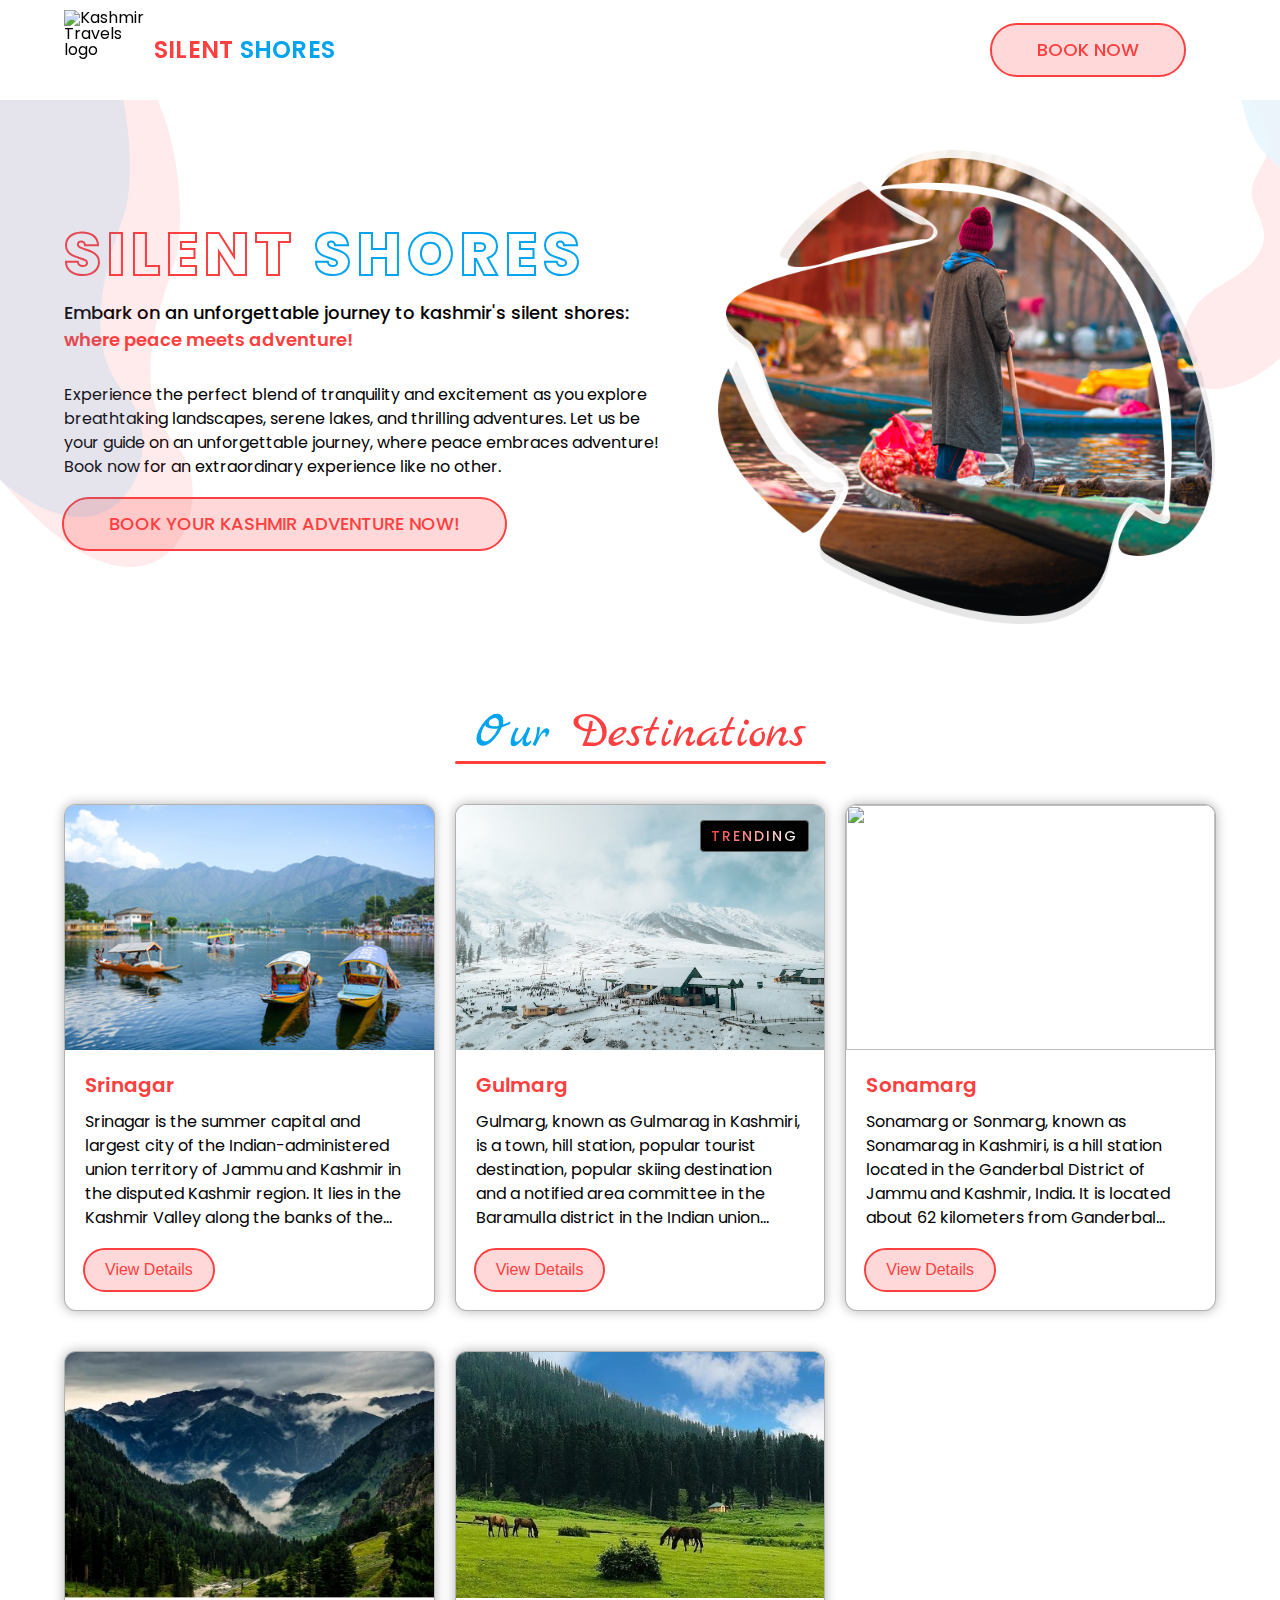
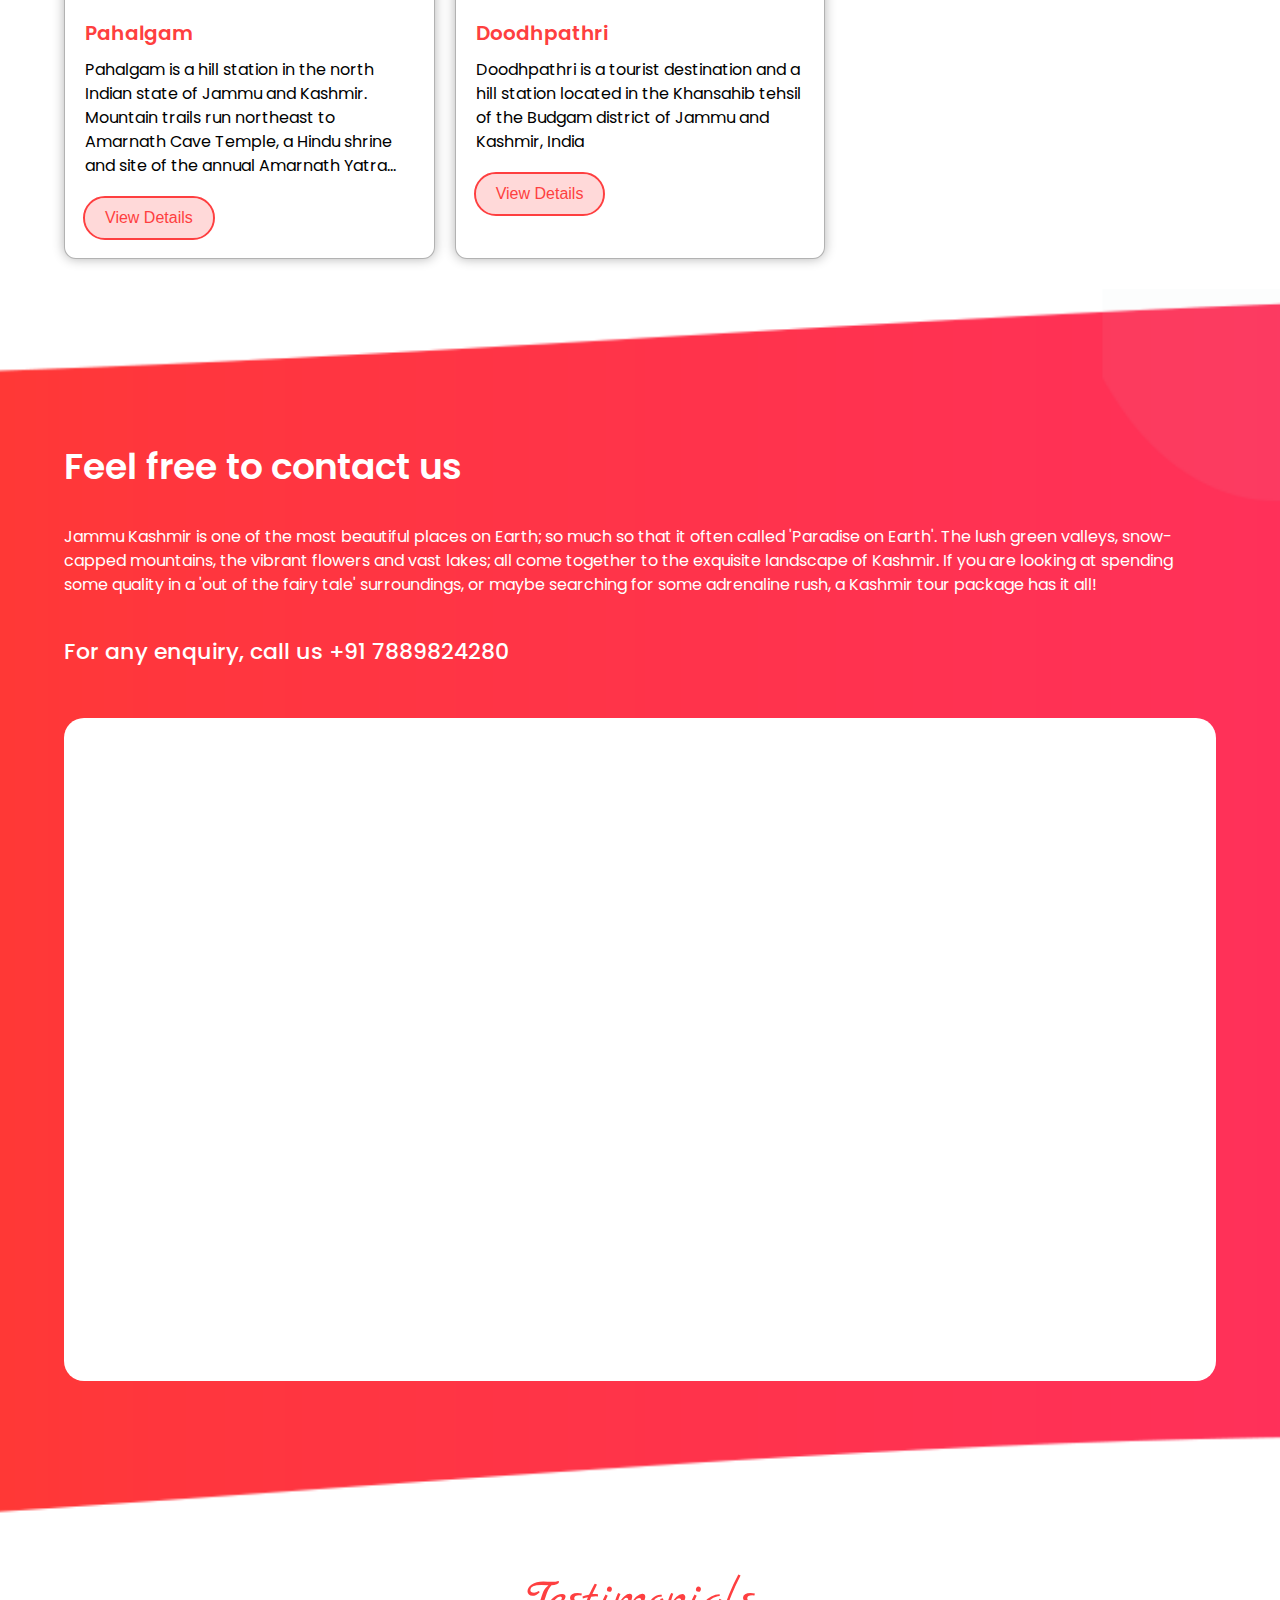
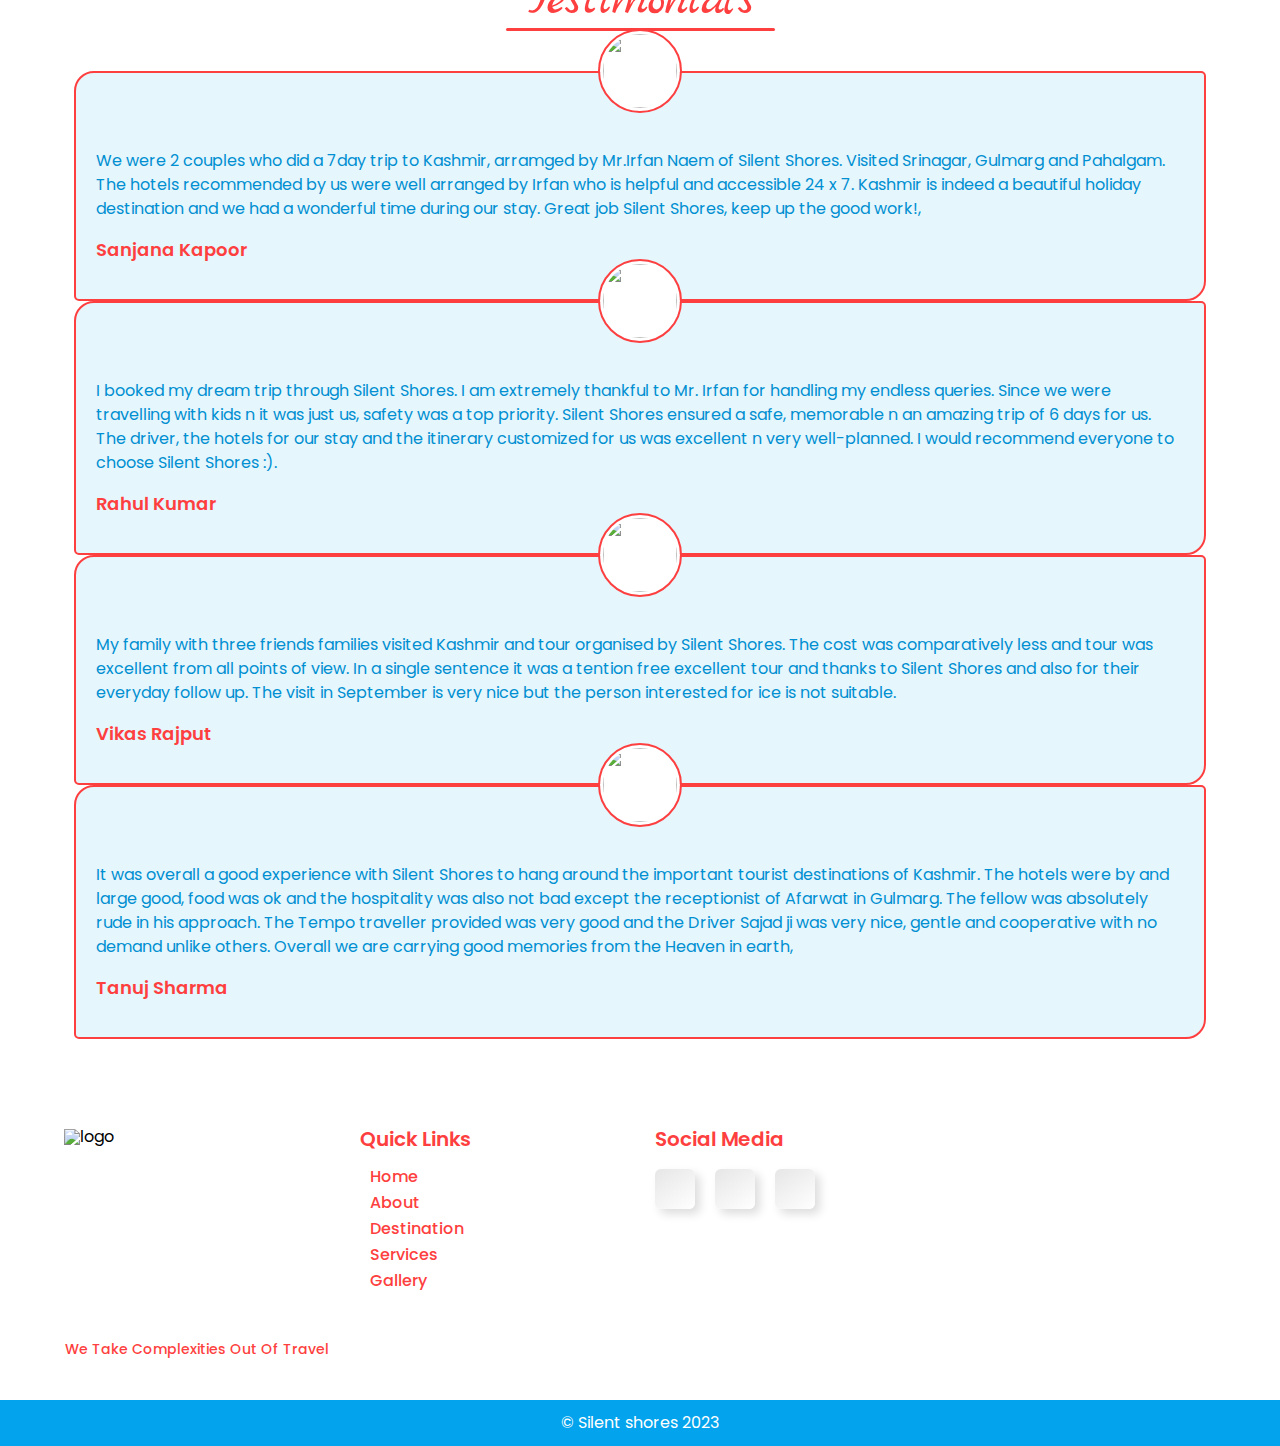
==== commit dc7bbe34: "Update index.html" ====
--- a/index.html
+++ b/index.html
@@ -252,33 +252,7 @@
                         </div>
                     </div>
                 </div>
-            </div>
-
-            <div class="card">
-                        <div class="card__img-box">
-                            <img class="gal-item-main-img" src="https://images.unsplash.com/photo-1696492197617-ff44abdd3e1c?ixlib=rb-4.0.3&ixid=M3wxMjA3fDB8MHxzZWFyY2h8MXx8Z3VyZXp8ZW58MHwwfDB8fHww&auto=format&fit=crop&w=500&q=60" alt="">
-                            <p class="gal-hidden-items">
-                                <span>https://images.unsplash.com/photo-1696492197606-7b3d35e5c78f?ixlib=rb-4.0.3&ixid=M3wxMjA3fDB8MHxzZWFyY2h8M3x8Z3VyZXp8ZW58MHwwfDB8fHww&auto=format&fit=crop&w=500&q=60,6</span>
-                                <span>https://images.unsplash.com/photo-1696492197699-1af7d975d011?ixlib=rb-4.0.3&ixid=M3wxMjA3fDB8MHxzZWFyY2h8Mnx8Z3VyZXp8ZW58MHwwfDB8fHww&auto=format&fit=crop&w=500&q=60,4</span>
-                                <span>https://images.unsplash.com/photo-1696492197593-4cf263640d1e?ixlib=rb-4.0.3&ixid=M3wxMjA3fDB8MHxzZWFyY2h8NHx8Z3VyZXp8ZW58MHwwfDB8fHww&auto=format&fit=crop&w=500&q=60,65</span>
-                                <span>https://images.unsplash.com/photo-1673948427931-e54cbfbcfb86?ixlib=rb-4.0.3&ixid=M3wxMjA3fDB8MHxzZWFyY2h8NDF8fGRvb2RocGF0aHJpfGVufDB8MHwwfHx8MA%3D%3D&auto=format&fit=crop&w=500&q=60,11</span>
-                                <span>https://images.unsplash.com/photo-1664524988637-7c1a89deaf0d?ixlib=rb-4.0.3&ixid=M3wxMjA3fDB8MHxzZWFyY2h8Nnx8ZG9vZGhwYXRocml8ZW58MHwwfDB8fHww&auto=format&fit=crop&w=500&q=60,50</span>
-                                <span>https://images.unsplash.com/photo-1696492197617-ff44abdd3e1c?ixlib=rb-4.0.3&ixid=M3wxMjA3fDB8MHxzZWFyY2h8MXx8Z3VyZXp8ZW58MHwwfDB8fHww&auto=format&fit=crop&w=500&q=60,2</span>
-                            </p>
-                        </div>
-                        <div class="card-body">
-                            <h3 class="card-title">
-                                Gurez Valley
-                            </h3>
-                            <p class="card-desc">
-                                Gurez, or Gurais, is a valley located in the high Himalayas, about 86 kilometres from Bandipore and 123 kilometres from Srinagar, 
-                                to the north of the Kashmir valley. At about 2,400 metres above sea level, the valley is surrounded by snow-capped mountains.
-                            </p>
-                            <button class="card-action btn btn--sm btn--pri">View Details</button>
-                        </div>
-                    </div>
-                </div>
-            </div>
+              </div>
         </section>
         <section class="contact-us" id="contact-us">
             <div class="container">
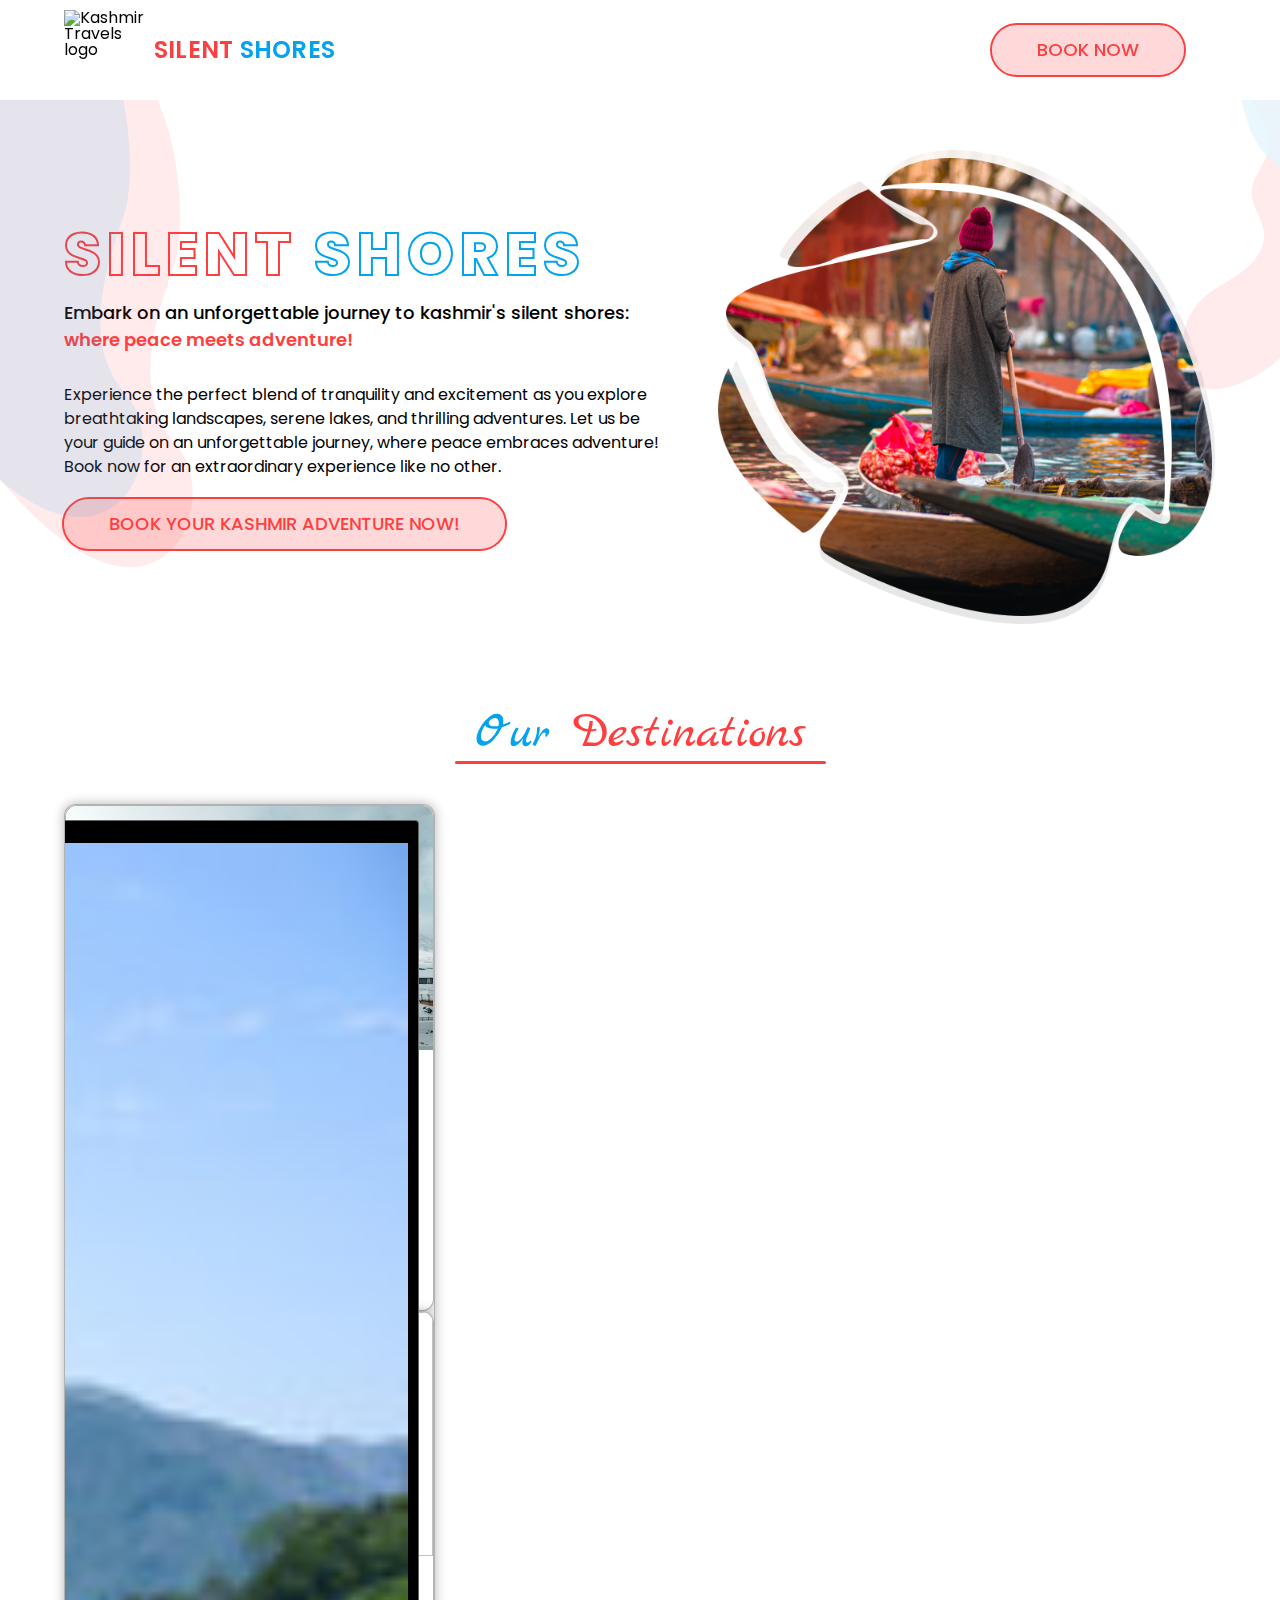
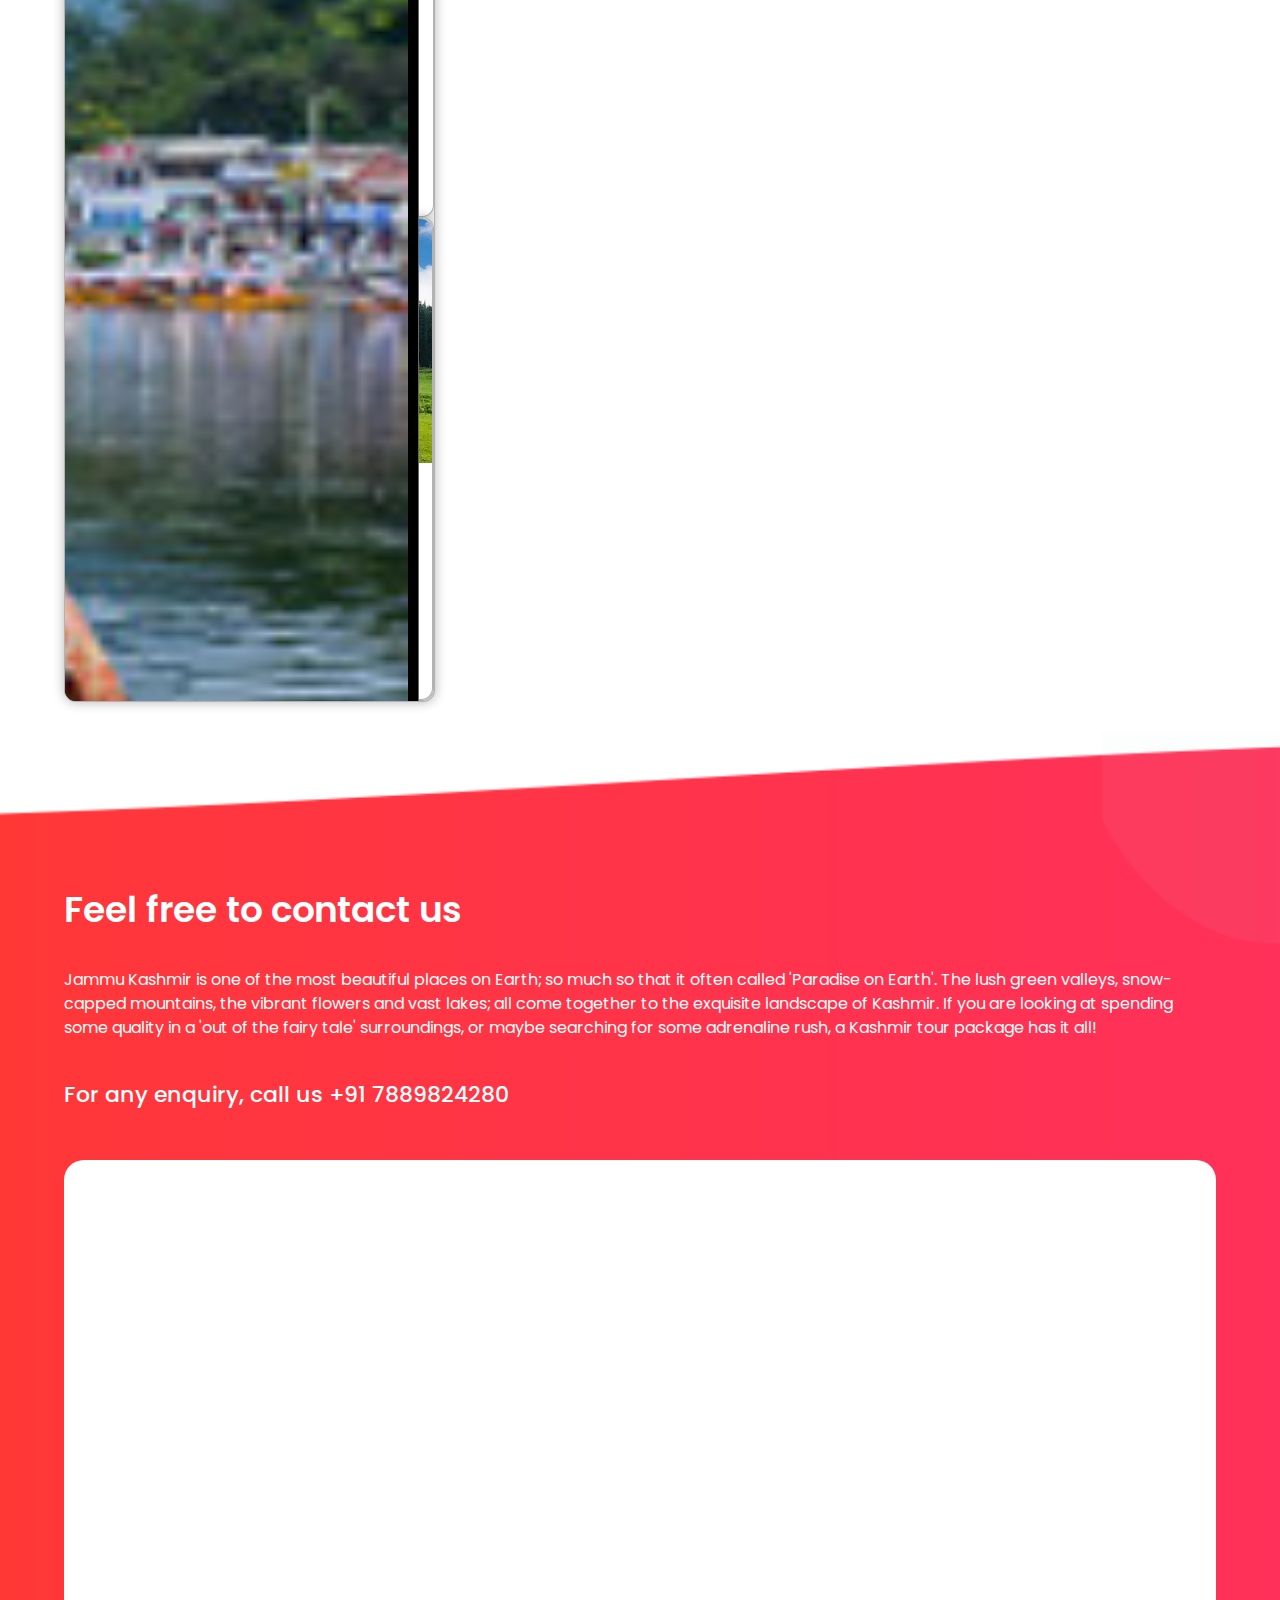
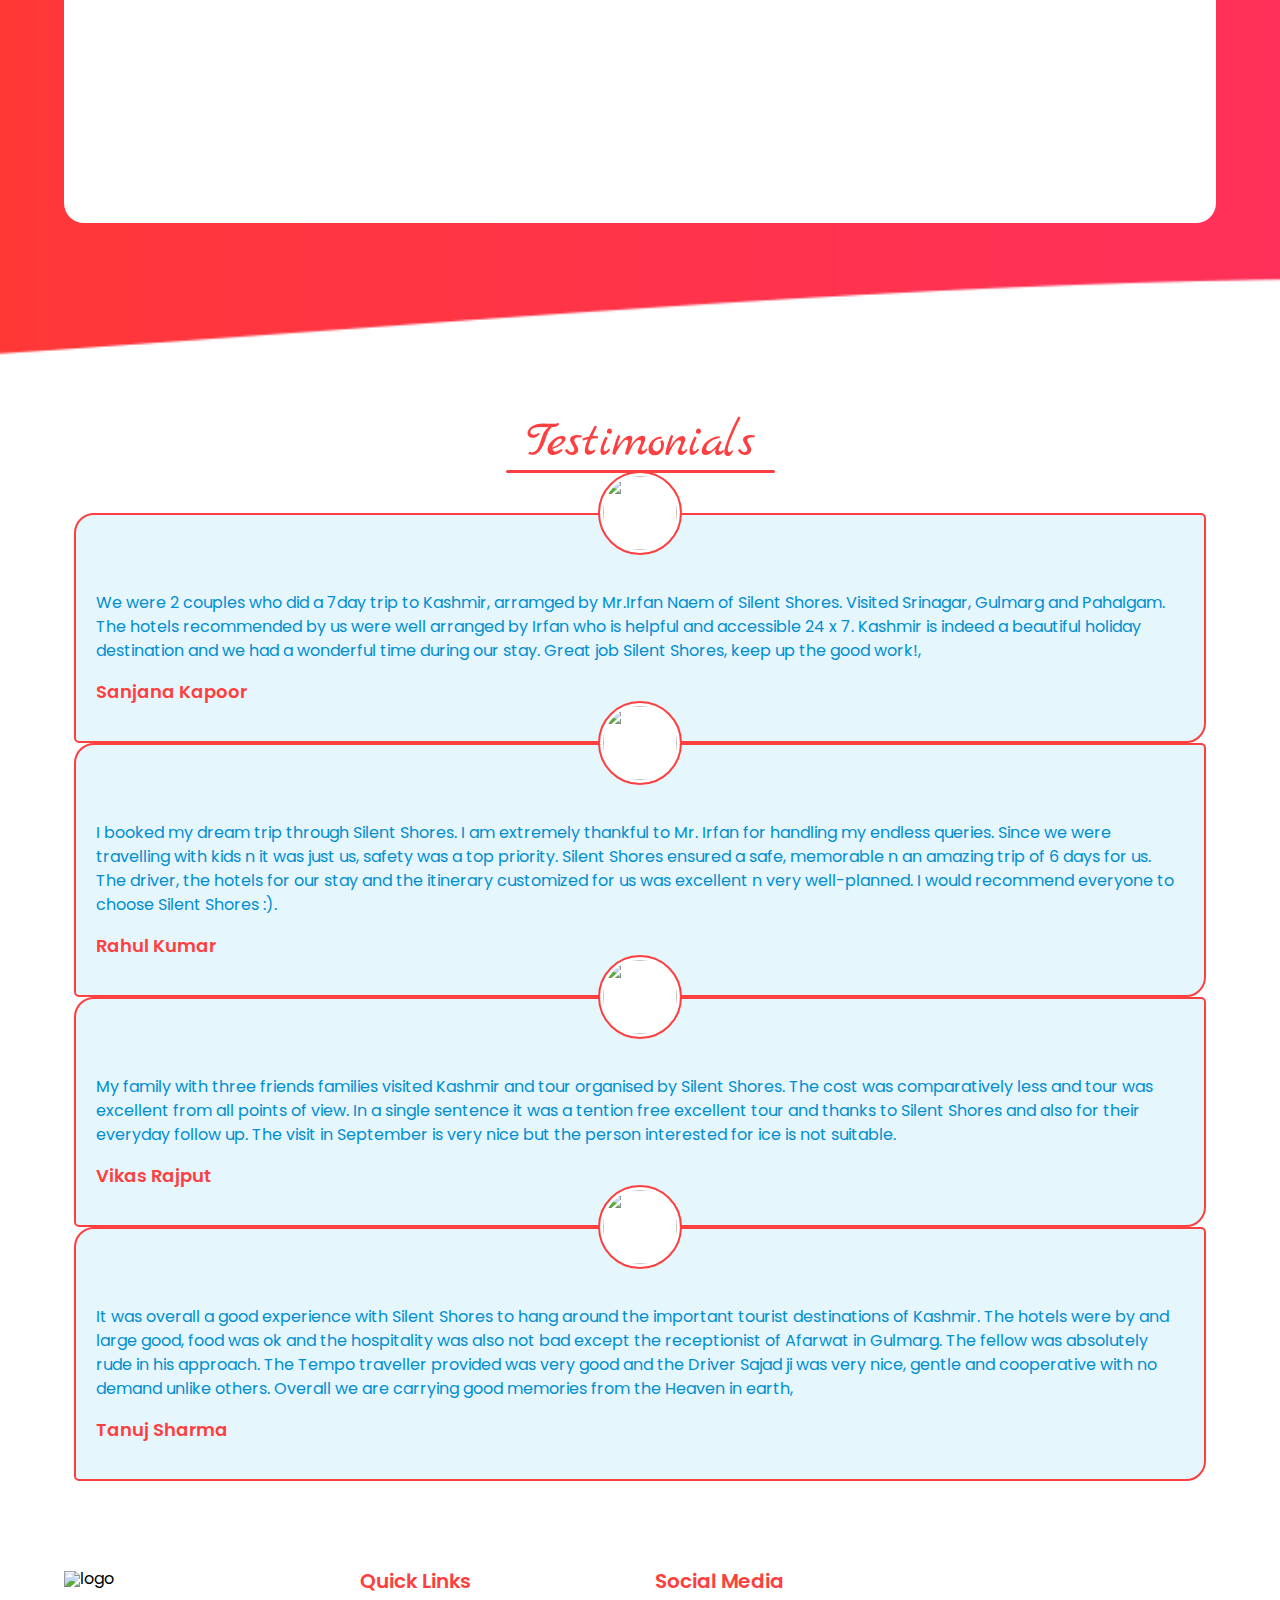
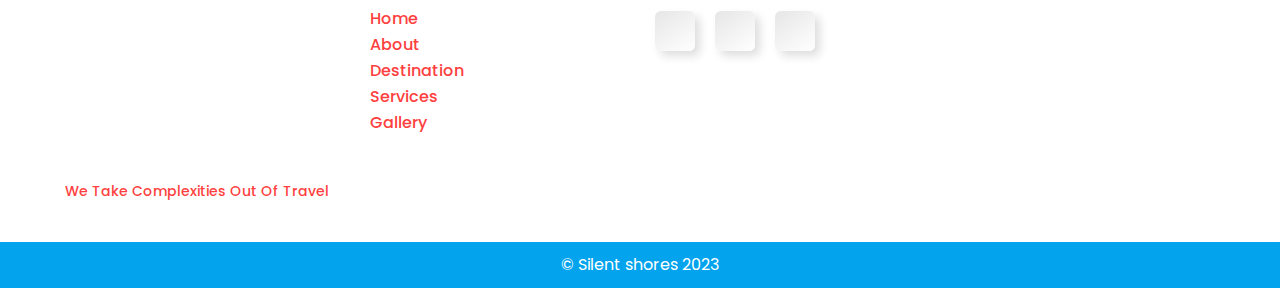
==== commit 727dcf17: "Update index.html" ====
--- a/index.html
+++ b/index.html
@@ -122,6 +122,8 @@
                 </div>
                 <div class="cards container-sm">
                     <div class="card">
+                        <div class="card-badge">
+                            <p>Trending</p>
                         <div class="card__img-box">
                             <img class="gal-item-main-img" src="./assets/images/des-11.jpg" alt="">
                             <p class="gal-hidden-items">
@@ -201,6 +203,8 @@
                         </div>
                     </div>
                     <div class="card">
+                        <div class="card-badge">
+                            <p>Trending</p>
                         <div class="card__img-box">
                             <img class="gal-item-main-img" src="./assets/images/des-3.jpg" alt="">
                             <p class="gal-hidden-items">
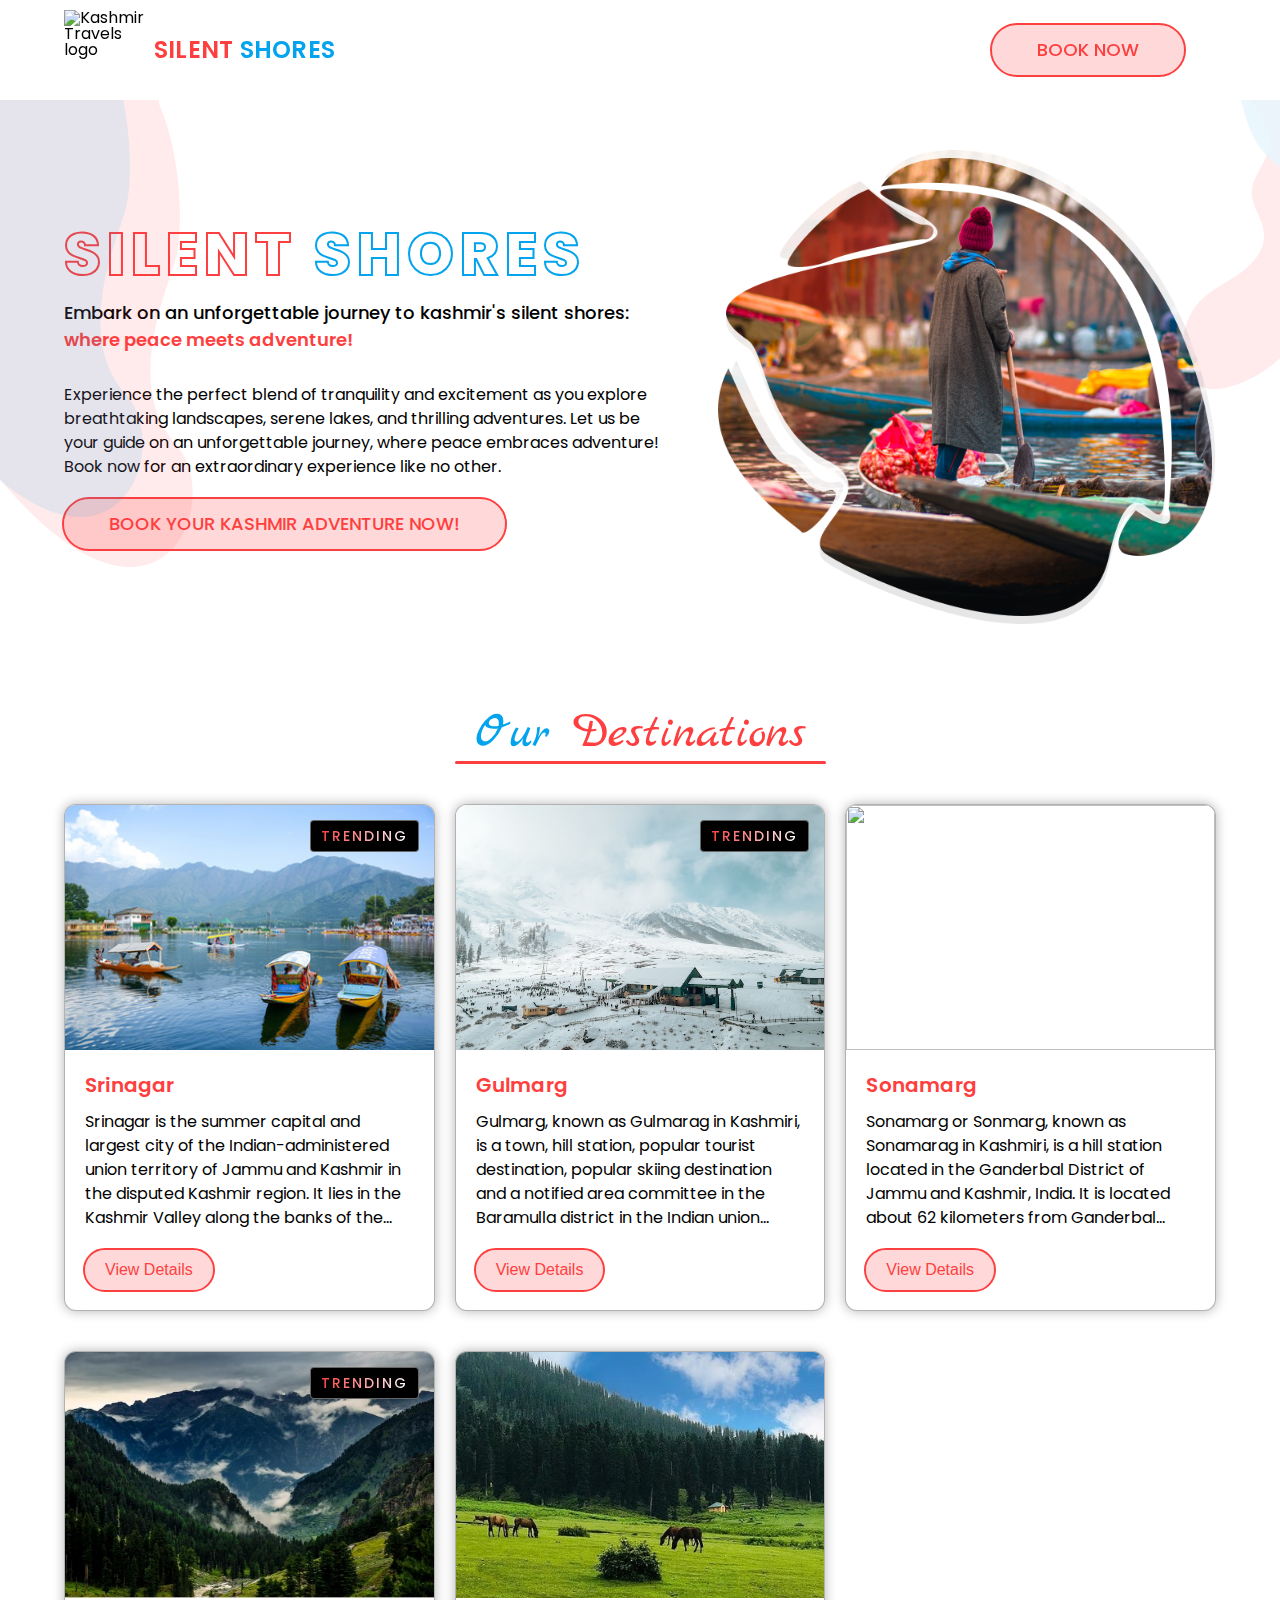
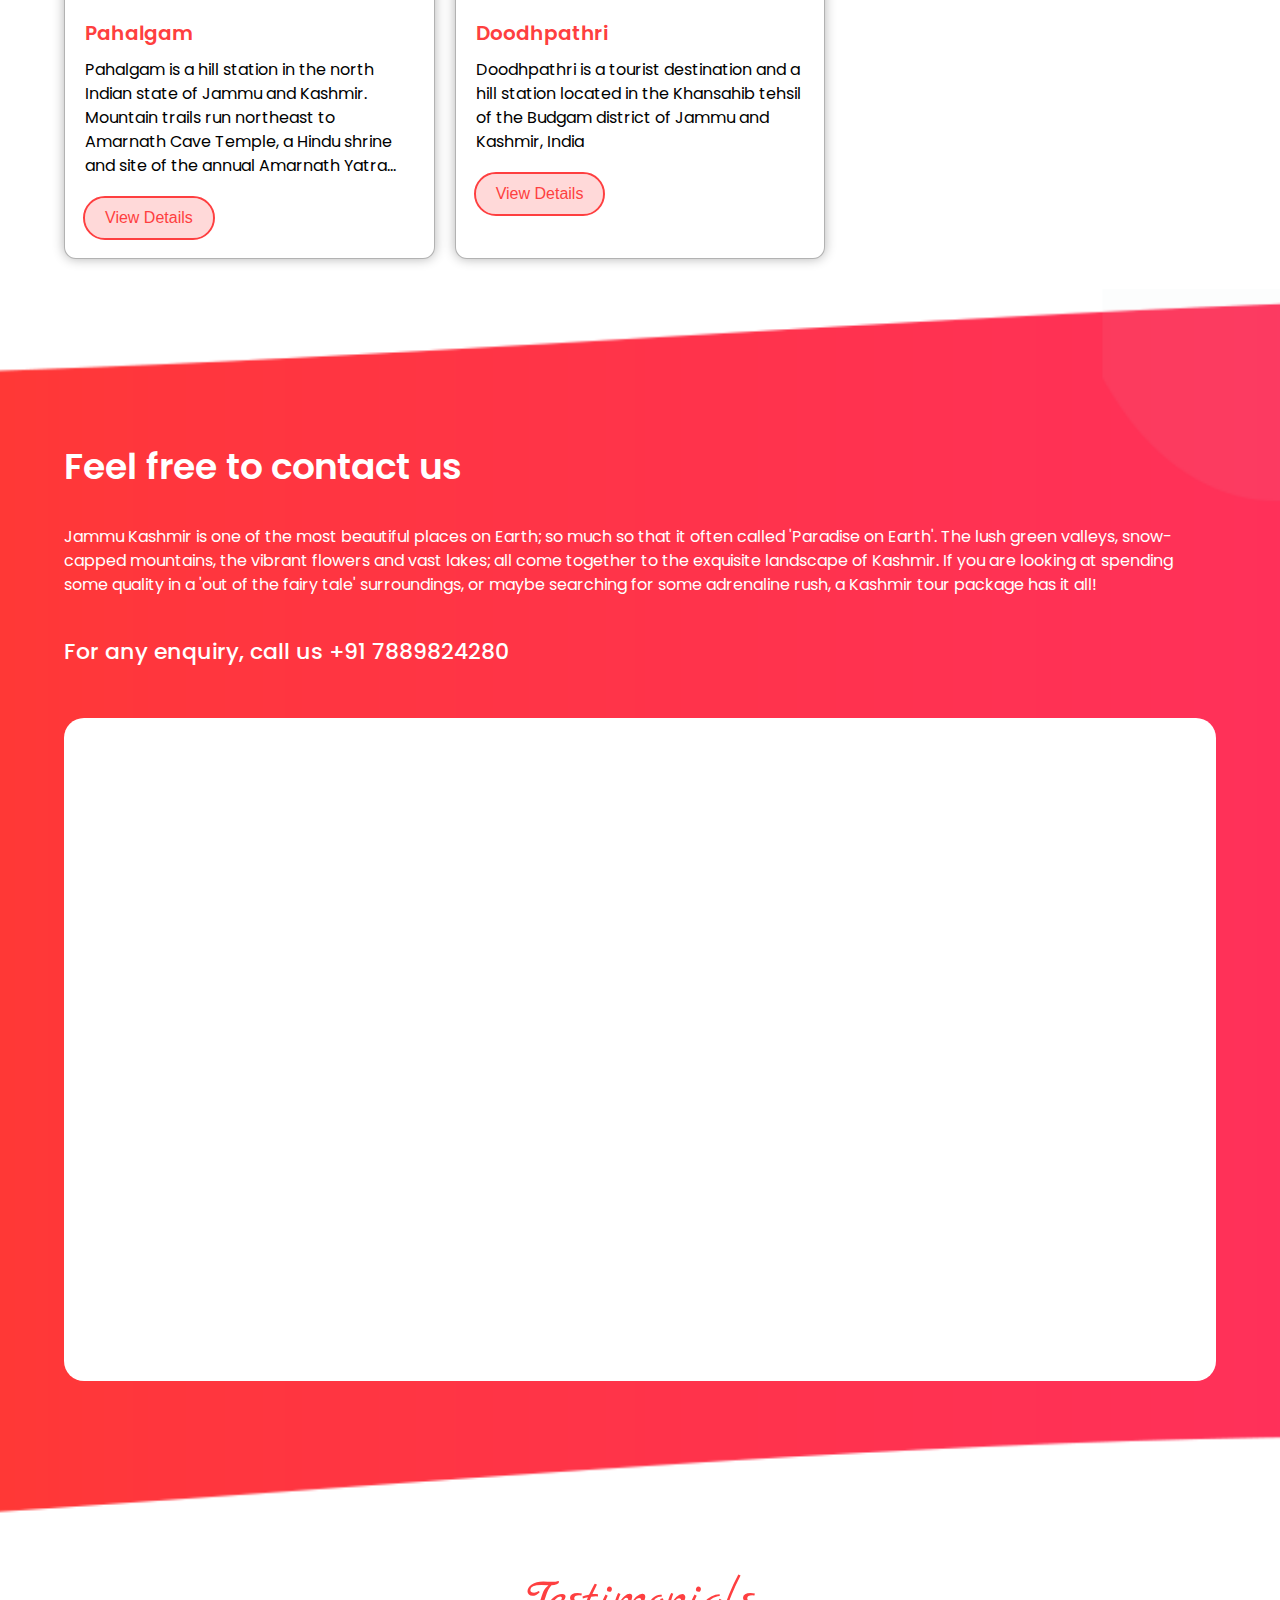
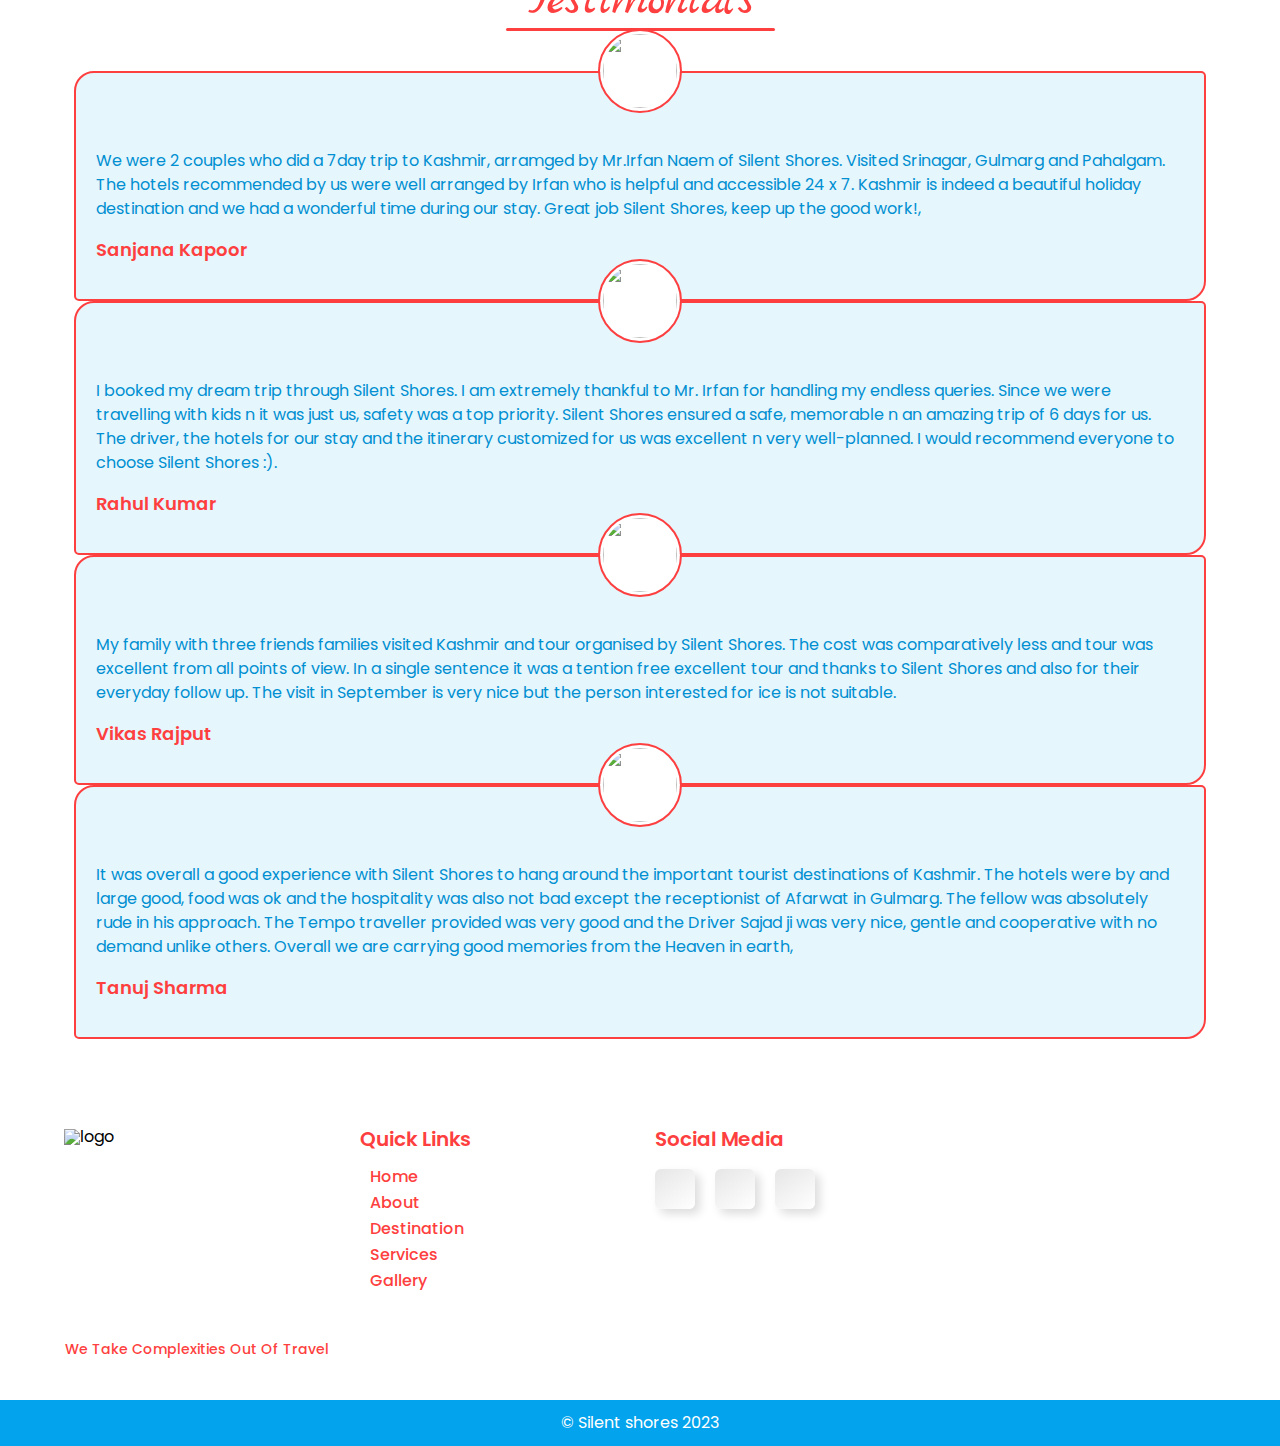
==== commit d95645d1: "Update index.html" ====
--- a/index.html
+++ b/index.html
@@ -124,6 +124,7 @@
                     <div class="card">
                         <div class="card-badge">
                             <p>Trending</p>
+                        </div>
                         <div class="card__img-box">
                             <img class="gal-item-main-img" src="./assets/images/des-11.jpg" alt="">
                             <p class="gal-hidden-items">
@@ -204,7 +205,9 @@
                     </div>
                     <div class="card">
                         <div class="card-badge">
-                            <p>Trending</p>
+                            <p>Trending</p> 
+                        </div>
+                        
                         <div class="card__img-box">
                             <img class="gal-item-main-img" src="./assets/images/des-3.jpg" alt="">
                             <p class="gal-hidden-items">
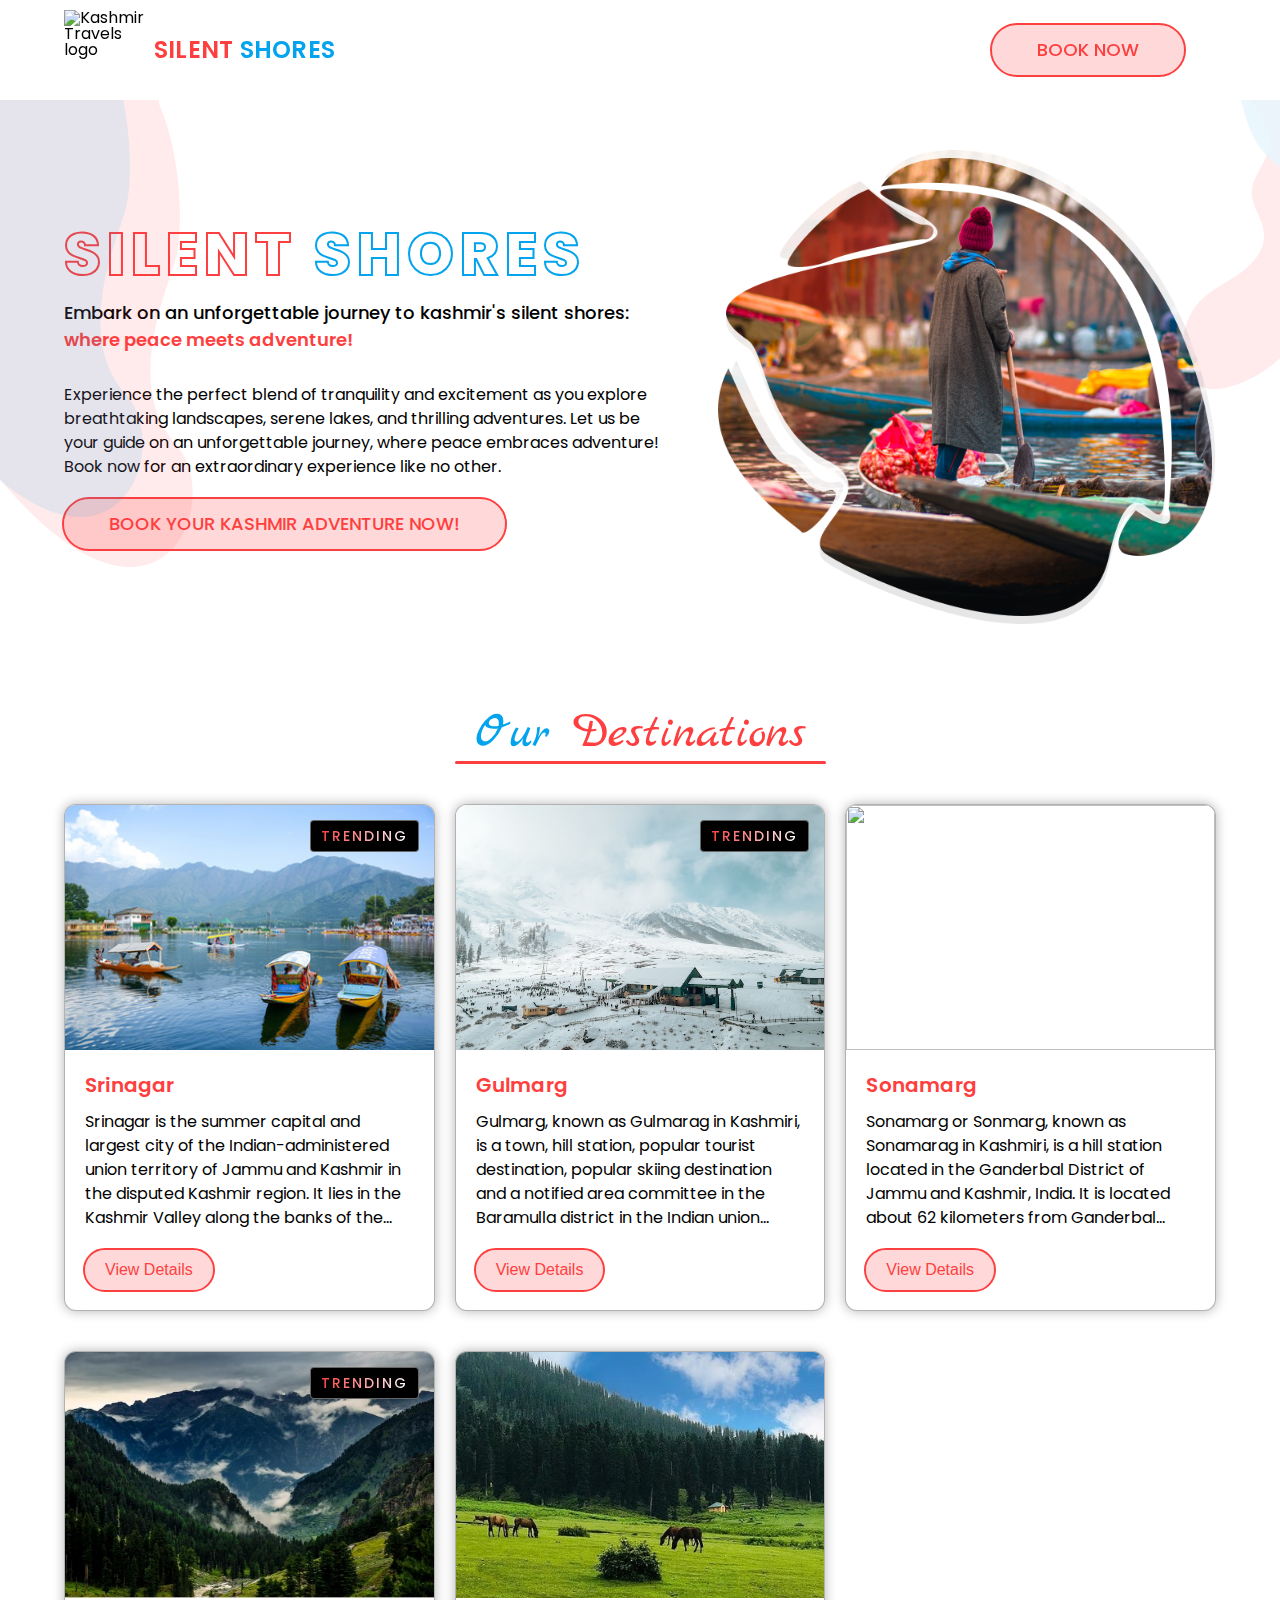
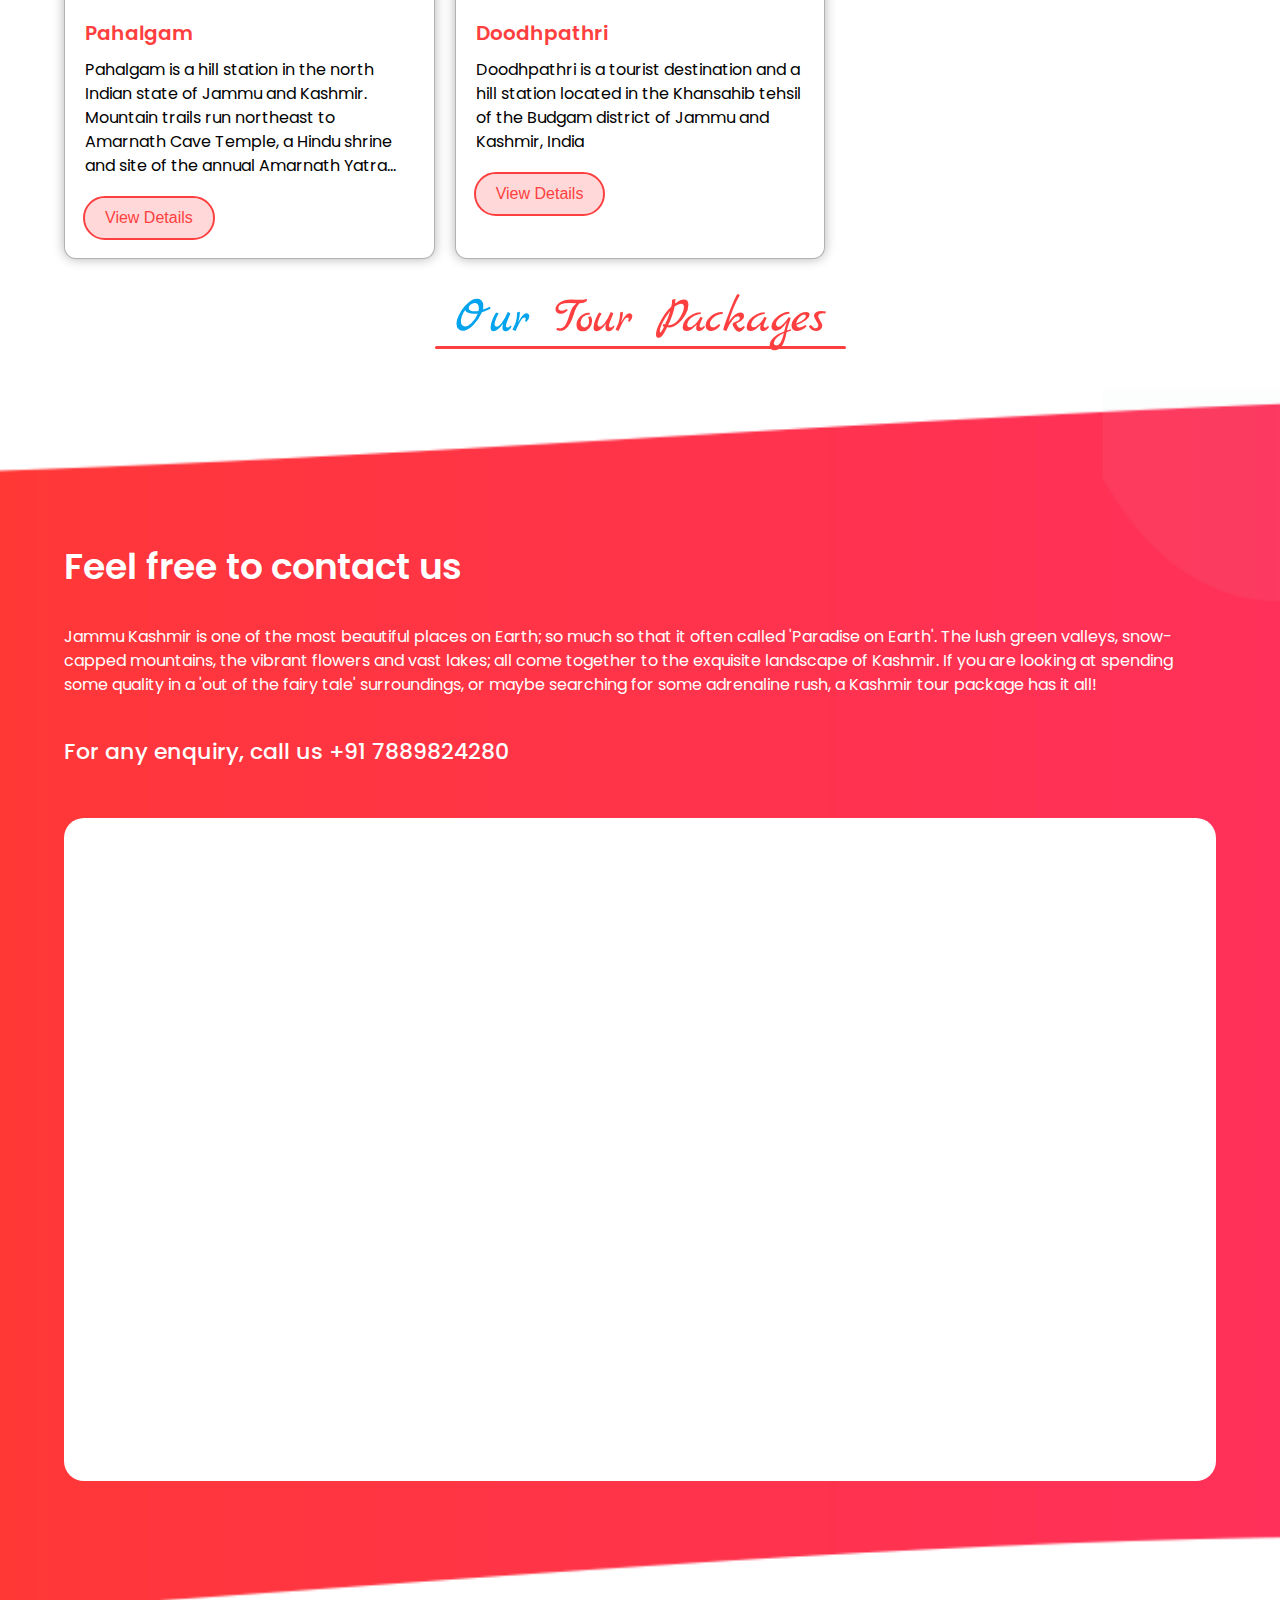
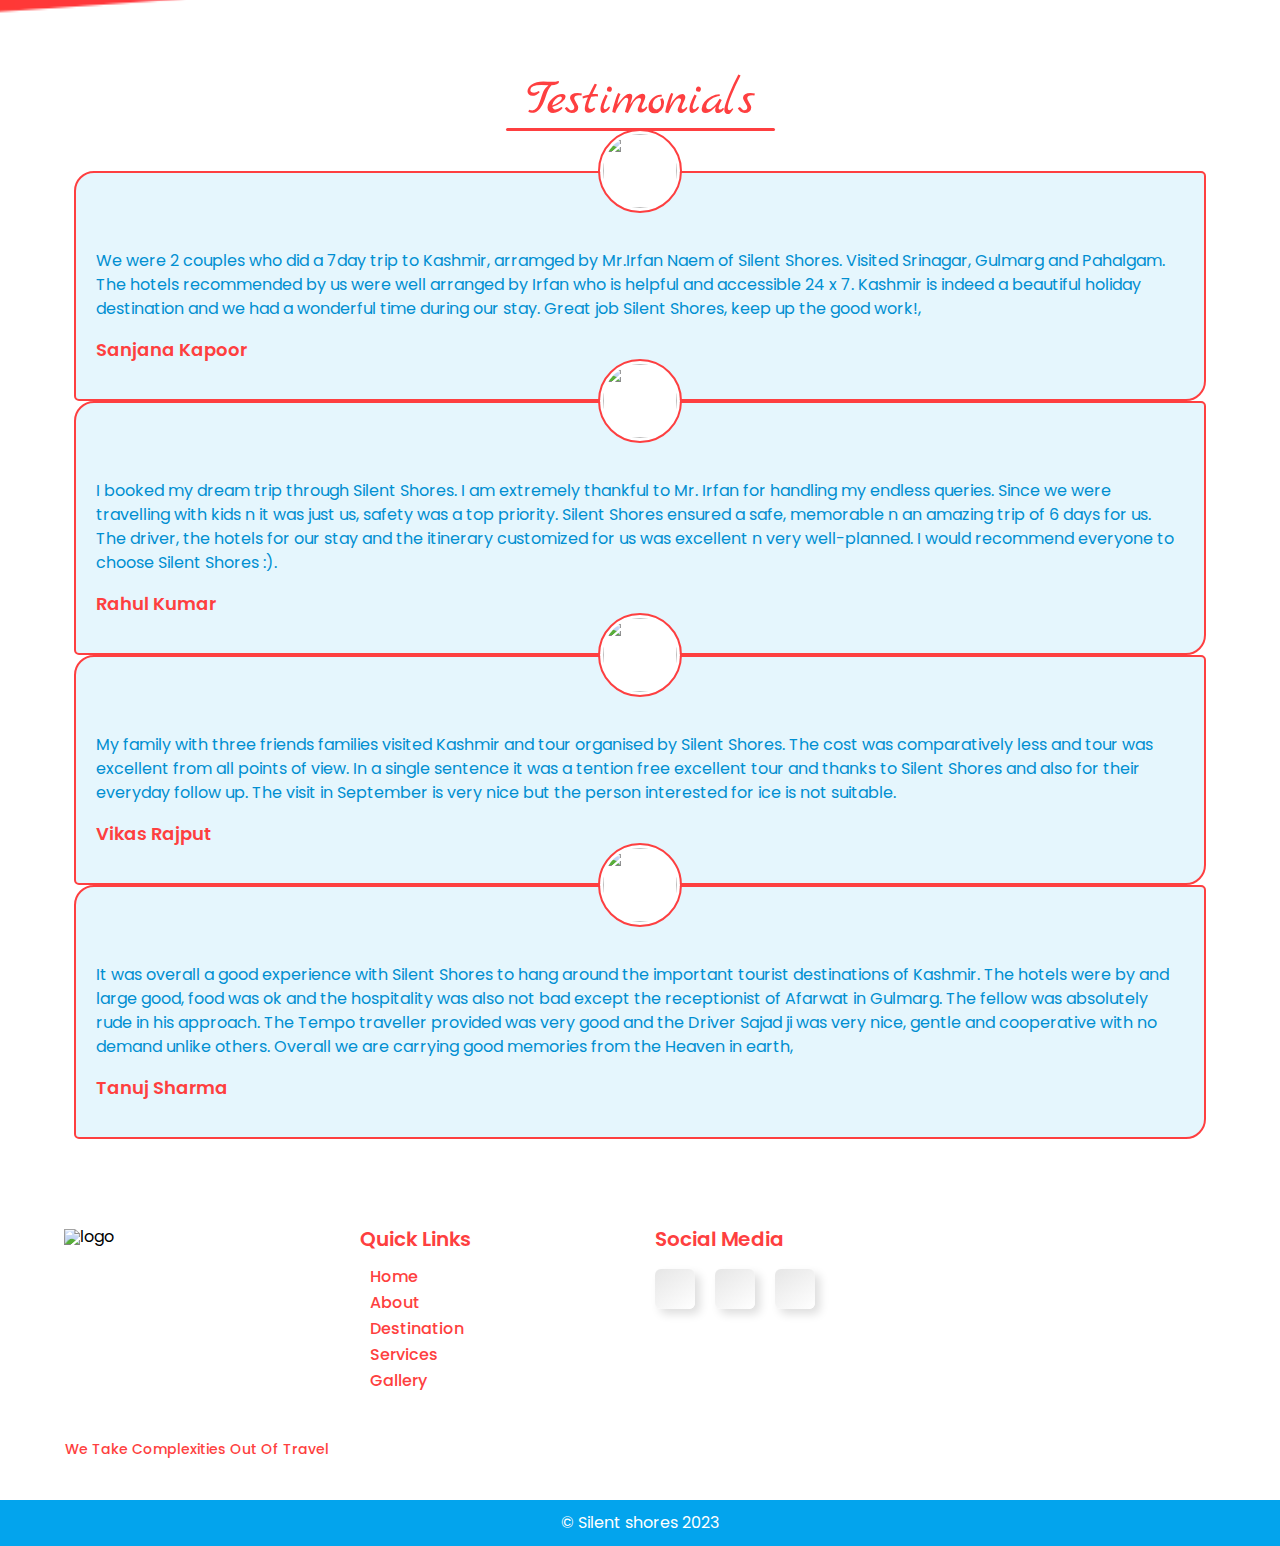
==== commit 11279c5d: "Update index.html" ====
--- a/index.html
+++ b/index.html
@@ -261,6 +261,18 @@
                 </div>
               </div>
         </section>
+
+        <section class="showcase">
+            <div class="container">
+                <div id="destinatinations" class="nav-empty-location"></div>
+                <div class="section-title">
+                    <h2>
+                        Our <span>Tour Packages</span>
+                    </h2>
+                    
+                </div>
+        </section>
+                
         <section class="contact-us" id="contact-us">
             <div class="container">
                 <div class="contact-content">
@@ -403,10 +415,10 @@
                     <h4>Social Media</h4>
                     <ul class="social-list">
                         <li class="social-item">
-                            <a href="#"><i class="fa-brands fa-facebook-f"></i></a>
+                            <a href="https://m.facebook.com/profile.php/?id=61552491532397&name=xhp_nt__fb__action__open_user"><i class="fa-brands fa-facebook-f"></i></a>
                         </li>
                         <li class="social-item">
-                            <a href="#"><i class="fa-brands fa-x-twitter"></i></a>
+                            <a href="https://wa.me/7889824280"><i class="fa-brands fa-whatsapp"></i></a>
                         </li>
                         <li class="social-item">
                             <a href="https://www.instagram.com/silentshoreskashmir"><i class="fa-brands fa-instagram"></i></a>
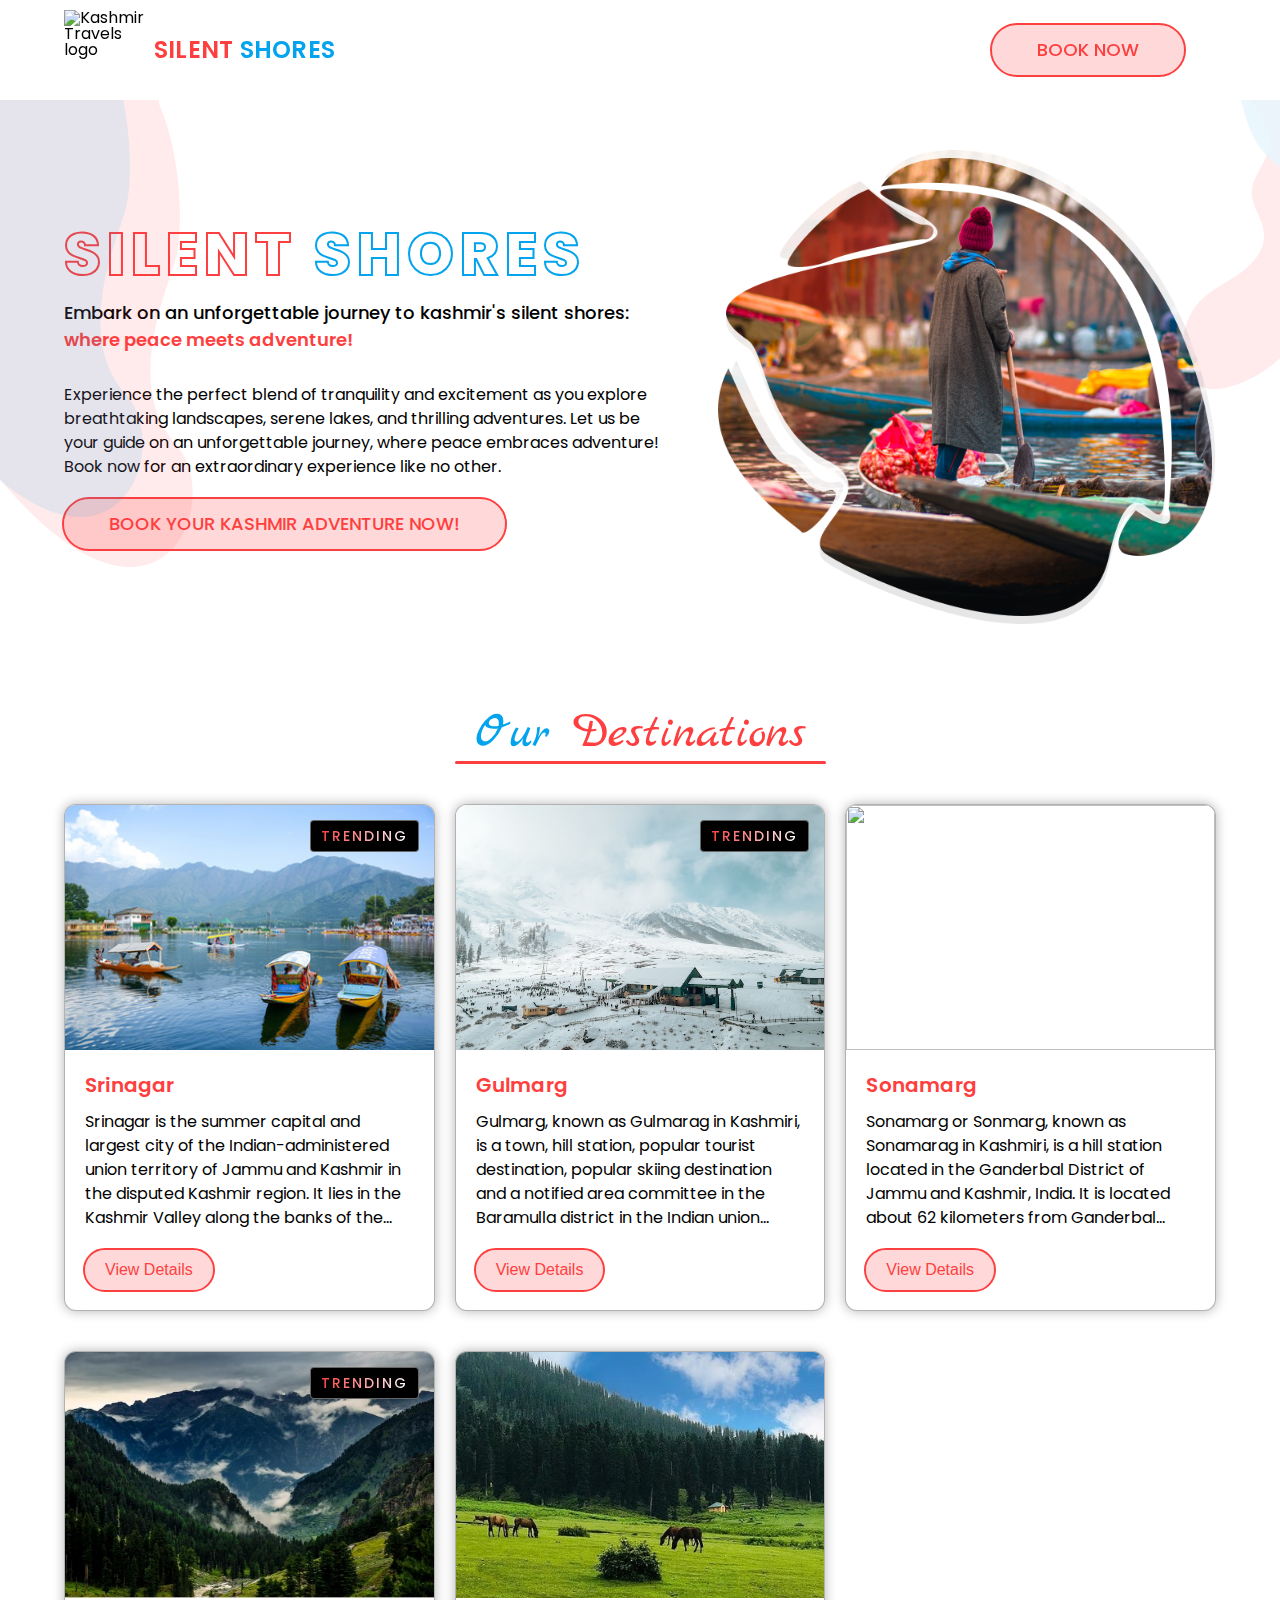
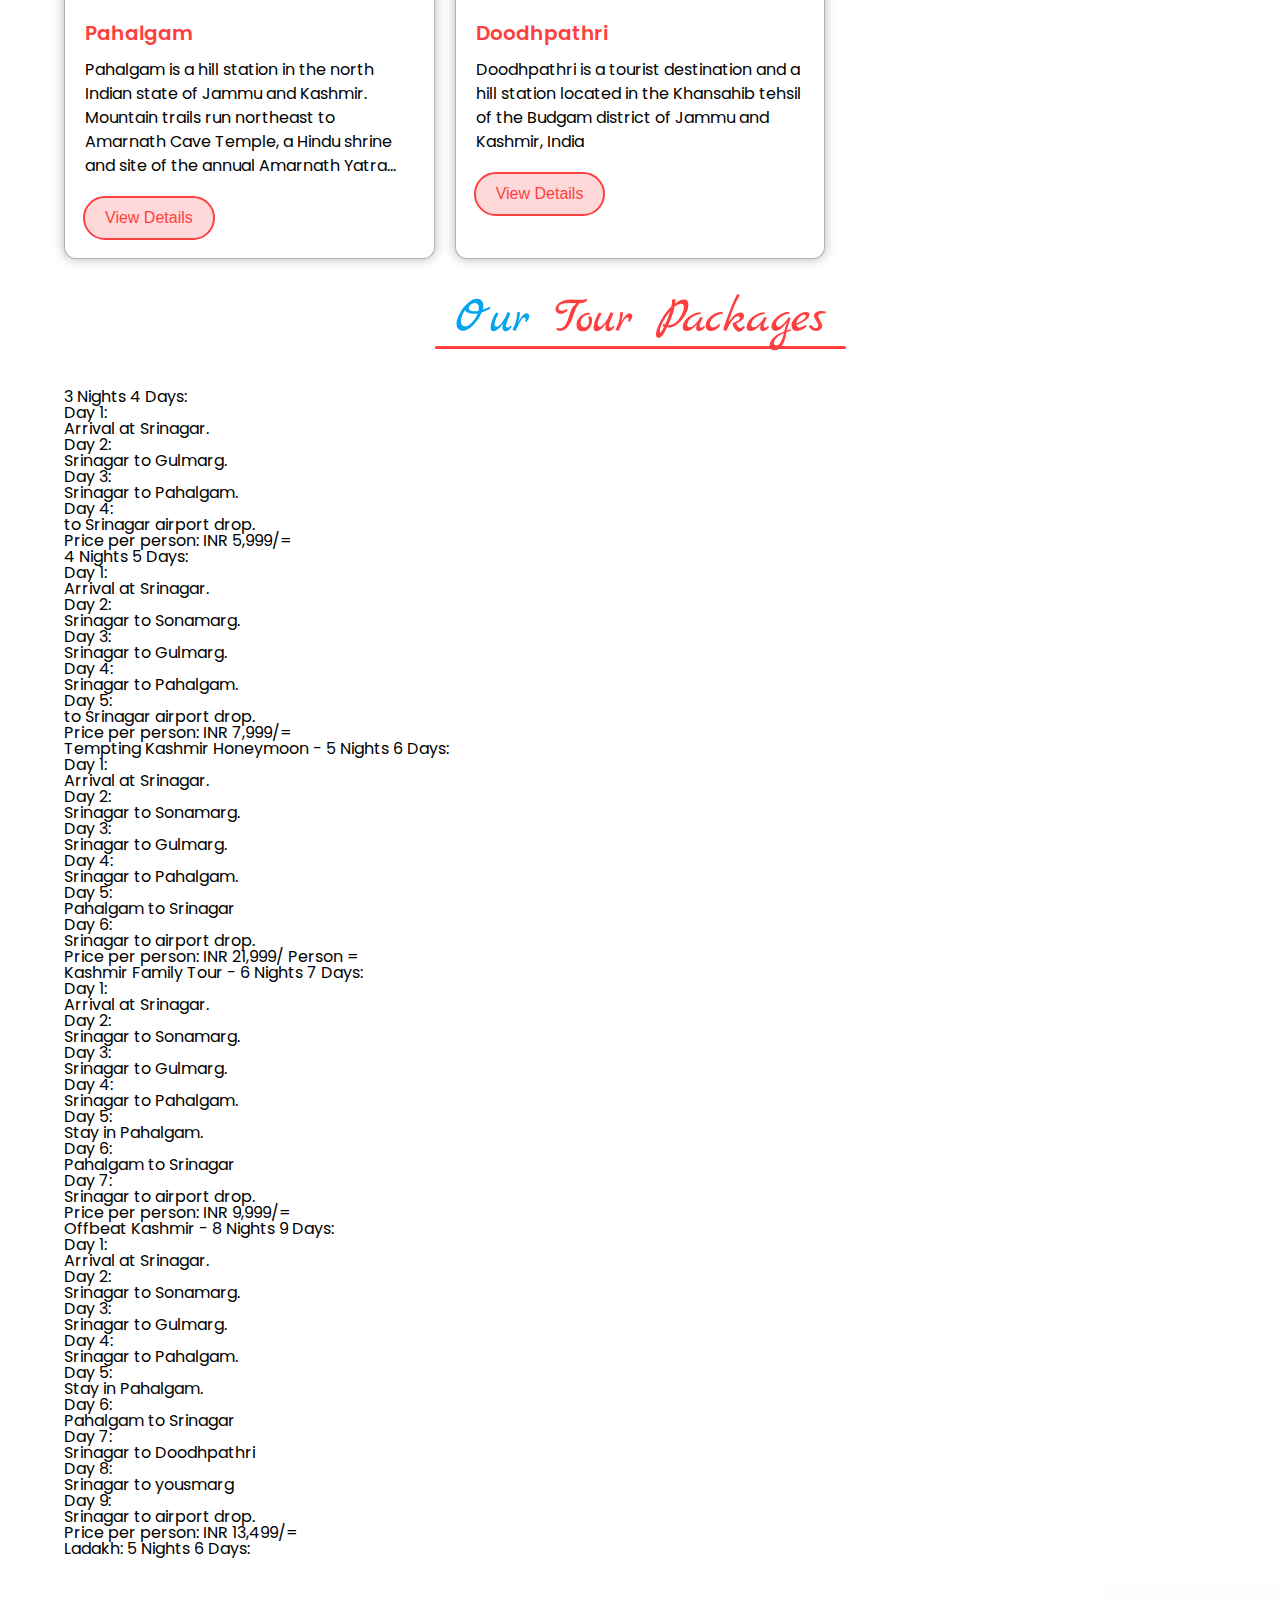
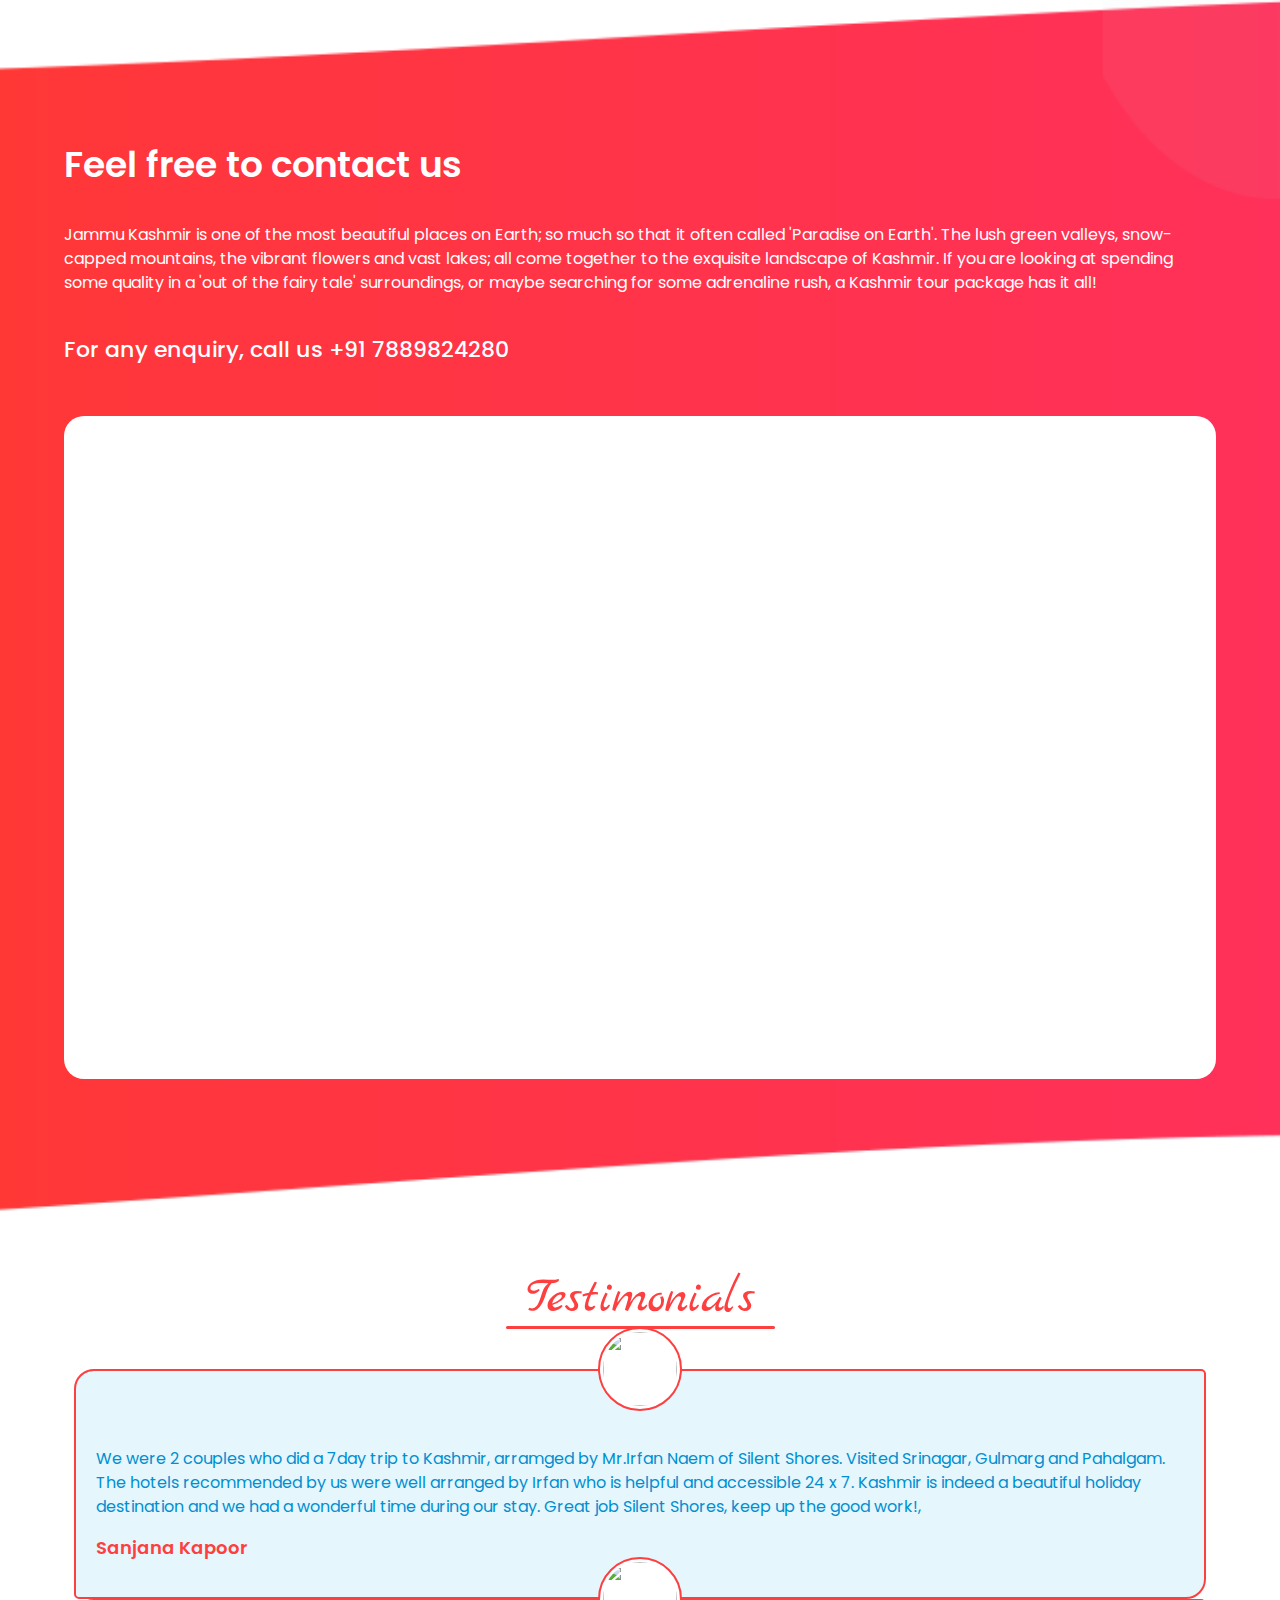
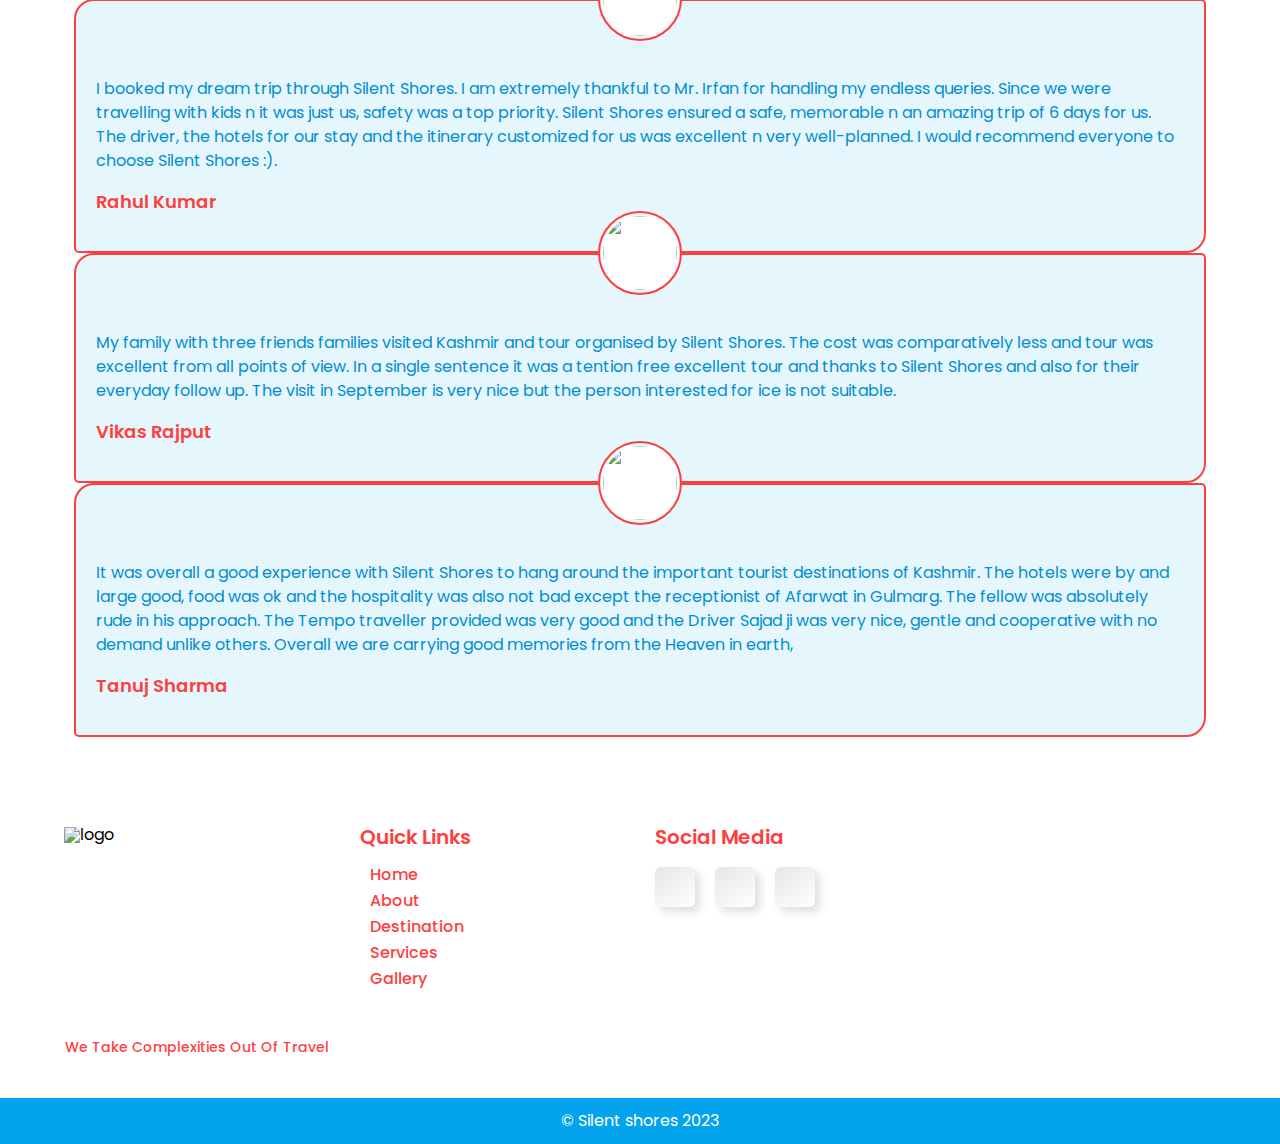
==== commit 2fd6b7ef: "Update index.html" ====
--- a/index.html
+++ b/index.html
@@ -269,8 +269,128 @@
                     <h2>
                         Our <span>Tour Packages</span>
                     </h2>
-                    
-                </div>
+                    </div>
+                <div class="box-container">
+
+        <div class="box" data-aos="fade-up" data-aos-delay="10">
+            <div class="image">
+                <img src="images/des-1.jpg" alt="">
+            </div>
+            <div class="content">
+                <h3>3 Nights 4 Days:</h3>
+                
+                <p >
+                    <h2> Day 1: <i class="fas fa-hotel"></i></h2> <h1>Arrival at Srinagar.</h1> 
+                   <h2> Day 2:  <i class="fas fa-car"> </i></h2><h1> Srinagar to Gulmarg.</h1> 
+                   <h2> Day 3: <i class="fas fa-car"> </i> <i class="fas fa-hotel"> </i></h2>  <h1>Srinagar  to Pahalgam. </h1>
+                   <h2> Day 4: <i class="fas fa-car"> </i><i class="fas fa-plane"> </i></h2> <h1> to Srinagar airport drop.</h1>
+                    
+                    
+                    </p>
+                
+                <a id="myBtn">Price per person: INR 5,999/=<i class="fas fa-angle-right"></i></a>
+            </div>
+            
+        </div>
+
+        <div class="box" data-aos="fade-up" data-aos-delay="20">
+            <div class="image">
+                <img src="images/des-2.jpg" alt="">
+            </div>
+            <div class="content">
+                <h3>4 Nights 5 Days:</h3>
+                
+                <p >
+                    <h2> Day 1: <i class="fas fa-hotel"></i></h2> <h1>Arrival at Srinagar.</h1> 
+                   <h2> Day 2:  <i class="fas fa-car"> </i></h2><h1> Srinagar to Sonamarg.</h1> 
+                   <h2> Day 3:  <i class="fas fa-car"> </i></h2><h1> Srinagar to Gulmarg.</h1> 
+                   <h2> Day 4: <i class="fas fa-car"> </i> <i class="fas fa-hotel"> </i></h2>  <h1>Srinagar  to Pahalgam. </h1>
+                   <h2> Day 5: <i class="fas fa-car"> </i><i class="fas fa-plane"> </i></h2> <h1> to Srinagar airport drop.</h1>
+                    
+                    
+                    </p>
+                
+                <a id="myBtn">Price per person: INR 7,999/=<i class="fas fa-angle-right"></i></a>
+            </div>
+        </div>
+
+        <div class="box" data-aos="fade-up" data-aos-delay="30">
+            <div class="image">
+                <img src="images/des-3.jpg" alt="">
+            </div>
+            <div class="content">
+                <h3>Tempting Kashmir Honeymoon - 5 Nights 6 Days:</h3>
+                
+                <p >
+                    <h2> Day 1: <i class="fas fa-hotel"></i></h2> <h1>Arrival at Srinagar.</h1> 
+                   <h2> Day 2:  <i class="fas fa-car"> </i></h2><h1> Srinagar to Sonamarg.</h1> 
+                   <h2> Day 3:  <i class="fas fa-car"> </i></h2><h1> Srinagar to Gulmarg.</h1> 
+                   <h2> Day 4: <i class="fas fa-car"> </i> <i class="fas fa-hotel"> </i></h2>  <h1>Srinagar to Pahalgam. </h1>
+                   <h2> Day 5: <i class="fas fa-car"> </i> <i class="fas fa-hotel"> </i></h2>  <h1>Pahalgam to Srinagar </h1>
+                   <h2> Day 6: <i class="fas fa-car"> </i><i class="fas fa-plane"> </i></h2> <h1>  Srinagar to airport drop.</h1>
+                    
+                    
+                    </p>
+                
+                <a id="myBtn">Price per person: INR 21,999/ Person =<i class="fas fa-angle-right"></i></a>
+            </div>
+        </div>
+
+        <div class="box" data-aos="fade-up" data-aos-delay="40">
+            <div class="image">
+                <img src="images/des-4.jpg" alt="">
+            </div>
+            <div class="content">
+                <h3>Kashmir Family Tour - 6 Nights 7 Days:</h3>
+                <p >
+                    <h2> Day 1: <i class="fas fa-hotel"></i></h2> <h1>Arrival at Srinagar.</h1> 
+                   <h2> Day 2:  <i class="fas fa-car"> </i></h2><h1> Srinagar to Sonamarg.</h1> 
+                   <h2> Day 3:  <i class="fas fa-car"> </i></h2><h1> Srinagar to Gulmarg.</h1> 
+                   <h2> Day 4: <i class="fas fa-car"> </i> <i class="fas fa-hotel"> </i></h2>  <h1>Srinagar to Pahalgam. </h1>
+                   <h2> Day 5: <i class="fas fa-hotel"> </i></h2>  <h1>Stay in Pahalgam. </h1>
+                   <h2> Day 6: <i class="fas fa-car"> </i> <i class="fas fa-hotel"> </i></h2>  <h1>Pahalgam to Srinagar </h1>
+                   <h2> Day 7: <i class="fas fa-car"> </i><i class="fas fa-plane"> </i></h2> <h1>  Srinagar to airport drop.</h1>
+                    
+                    
+                    </p>
+                
+                <a id="myBtn">Price per person: INR 9,999/=<i class="fas fa-angle-right"></i></a>
+            </div>
+        </div>
+
+        <div class="box" data-aos="fade-up" data-aos-delay="50">
+            <div class="image">
+                <img src="images/des-5.jpg" alt="">
+            </div>
+            <div class="content">
+                <h3>Offbeat Kashmir - 8 Nights 9 Days:</h3>
+                <p >
+                    <h2> Day 1: <i class="fas fa-hotel"></i></h2> <h1>Arrival at Srinagar.</h1> 
+                   <h2> Day 2:  <i class="fas fa-car"> </i></h2><h1> Srinagar to Sonamarg.</h1> 
+                   <h2> Day 3:  <i class="fas fa-car"> </i></h2><h1> Srinagar to Gulmarg.</h1> 
+                   <h2> Day 4: <i class="fas fa-car"> </i> <i class="fas fa-hotel"> </i></h2>  <h1>Srinagar to Pahalgam. </h1>
+                   <h2> Day 5: <i class="fas fa-hotel"> </i></h2>  <h1>Stay in Pahalgam. </h1>
+                   <h2> Day 6: <i class="fas fa-car"> </i> <i class="fas fa-hotel"> </i></h2>  <h1>Pahalgam to Srinagar </h1>
+                   <h2> Day 7: <i class="fas fa-car"> </i> <i class="fas fa-hotel"> </i></h2>  <h1>Srinagar to Doodhpathri </h1>
+                   <h2> Day 8: <i class="fas fa-car"> </i> <i class="fas fa-hotel"> </i></h2>  <h1>Srinagar to yousmarg </h1>
+                   <h2> Day 9: <i class="fas fa-car"> </i><i class="fas fa-plane"> </i></h2> <h1>  Srinagar to airport drop.</h1>
+                    
+                    
+                    </p>
+                
+                <a id="myBtn">Price per person: INR 13,499/=<i class="fas fa-angle-right"></i></a>
+            </div>
+           
+        </div>
+        <div class="box" data-aos="fade-up" data-aos-delay="60">
+            <div class="image">
+                <img src="images/des-5.jpg" alt="">
+            </div>
+            <div class="content">
+                <h3>Ladakh:
+                    5 Nights 6 Days:
+                    </h3>
+                  </div>
         </section>
                 
         <section class="contact-us" id="contact-us">
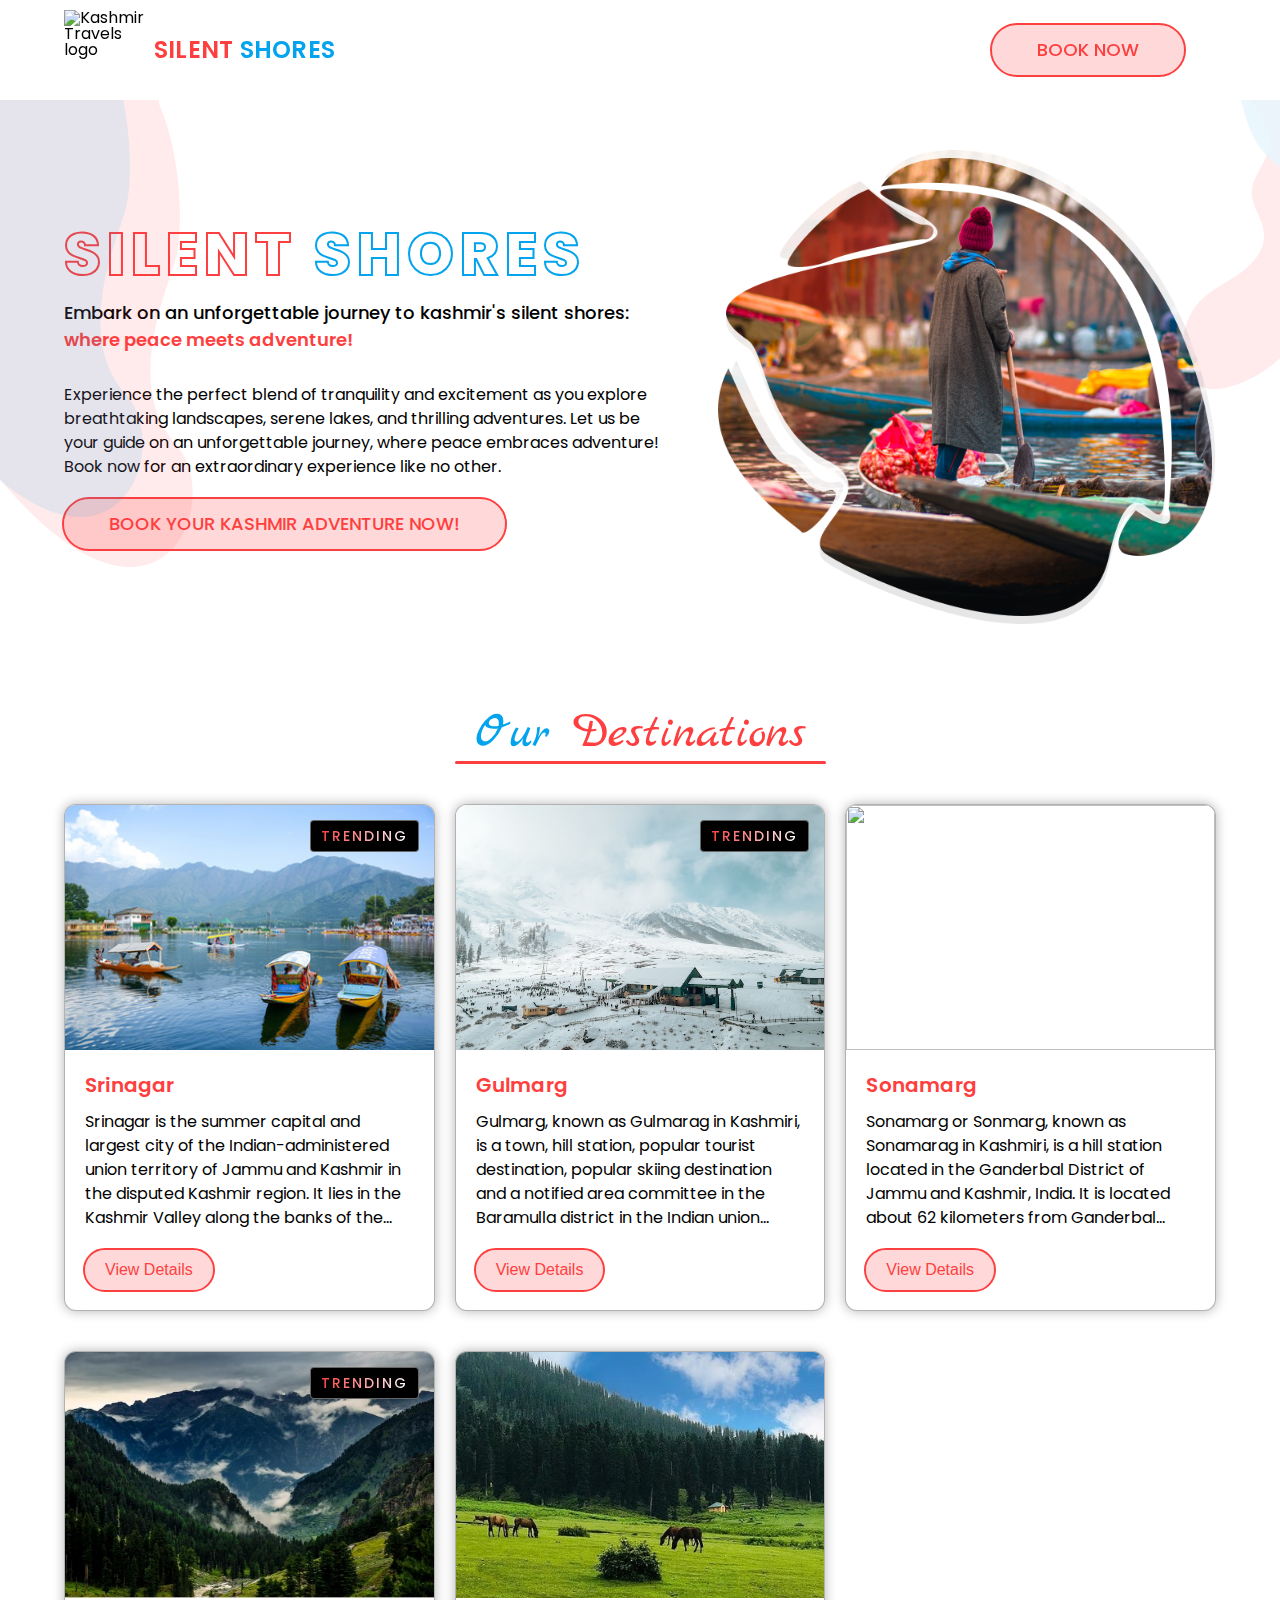
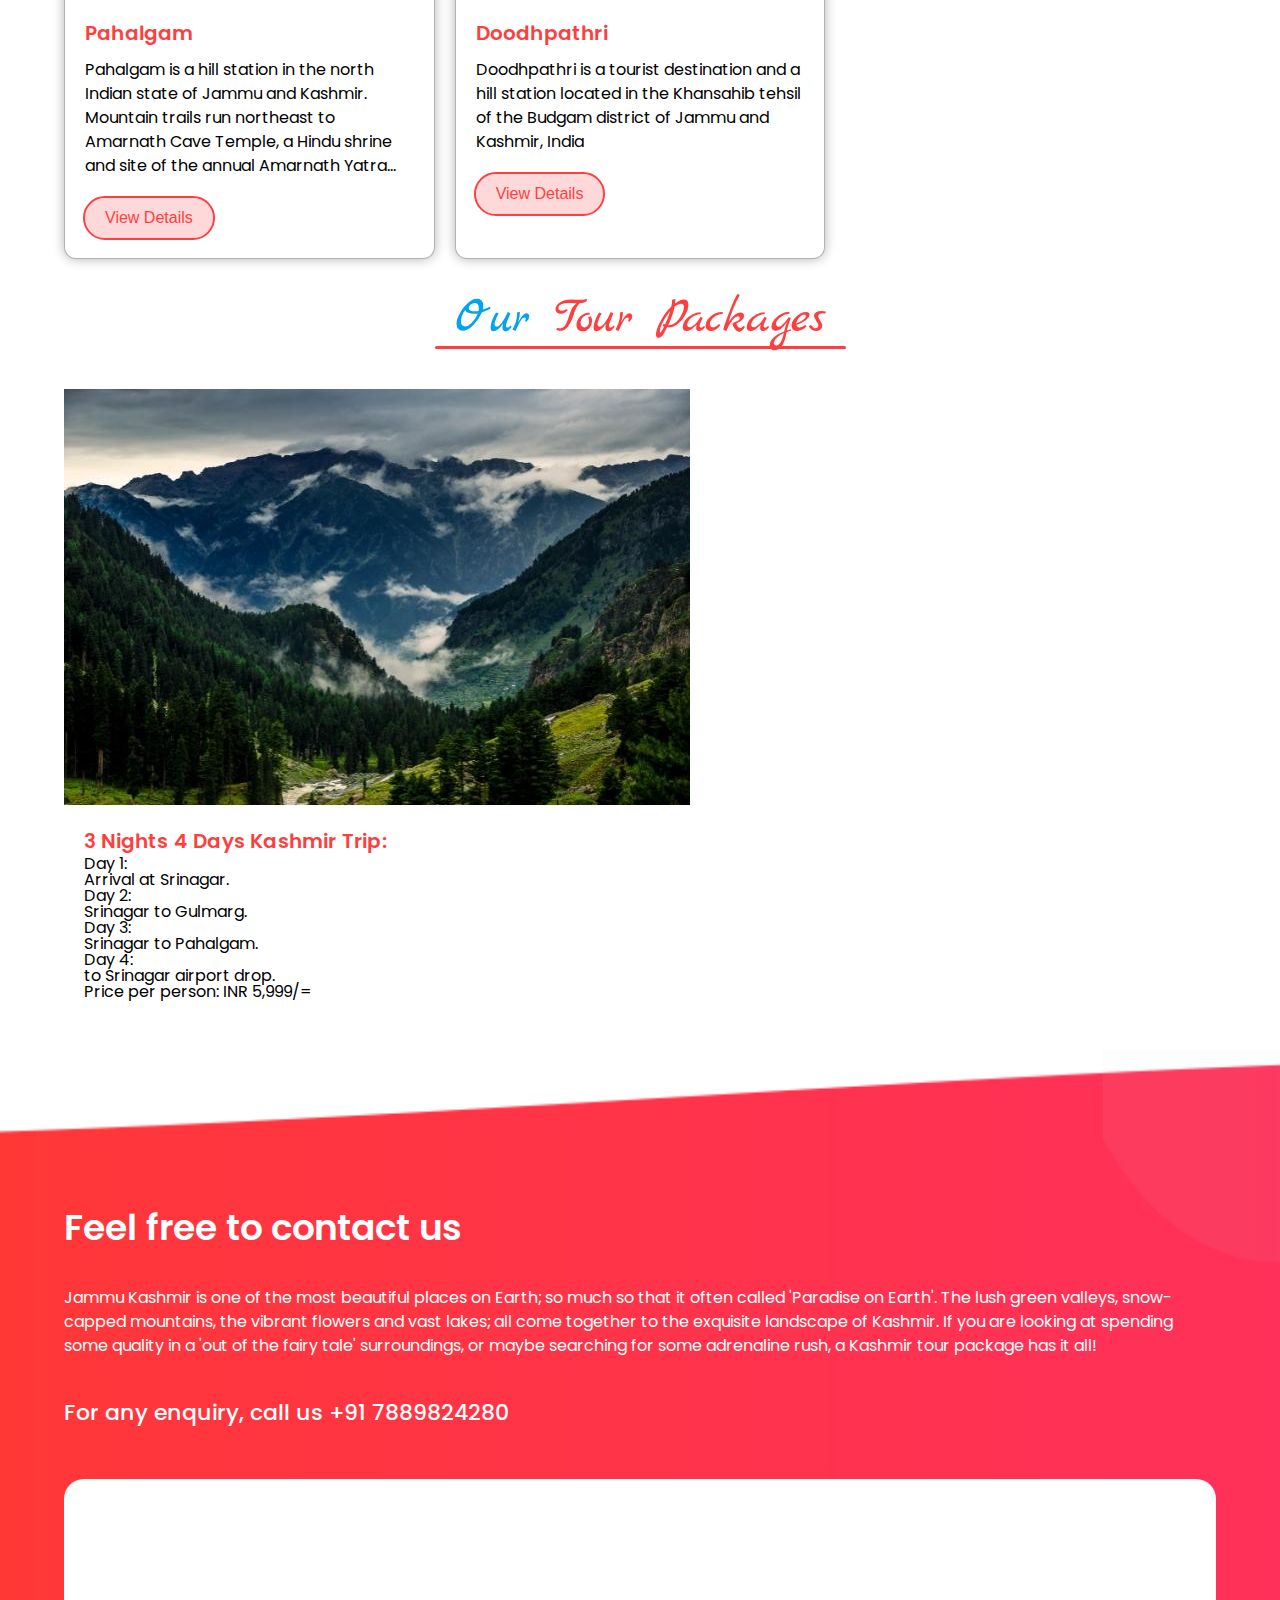
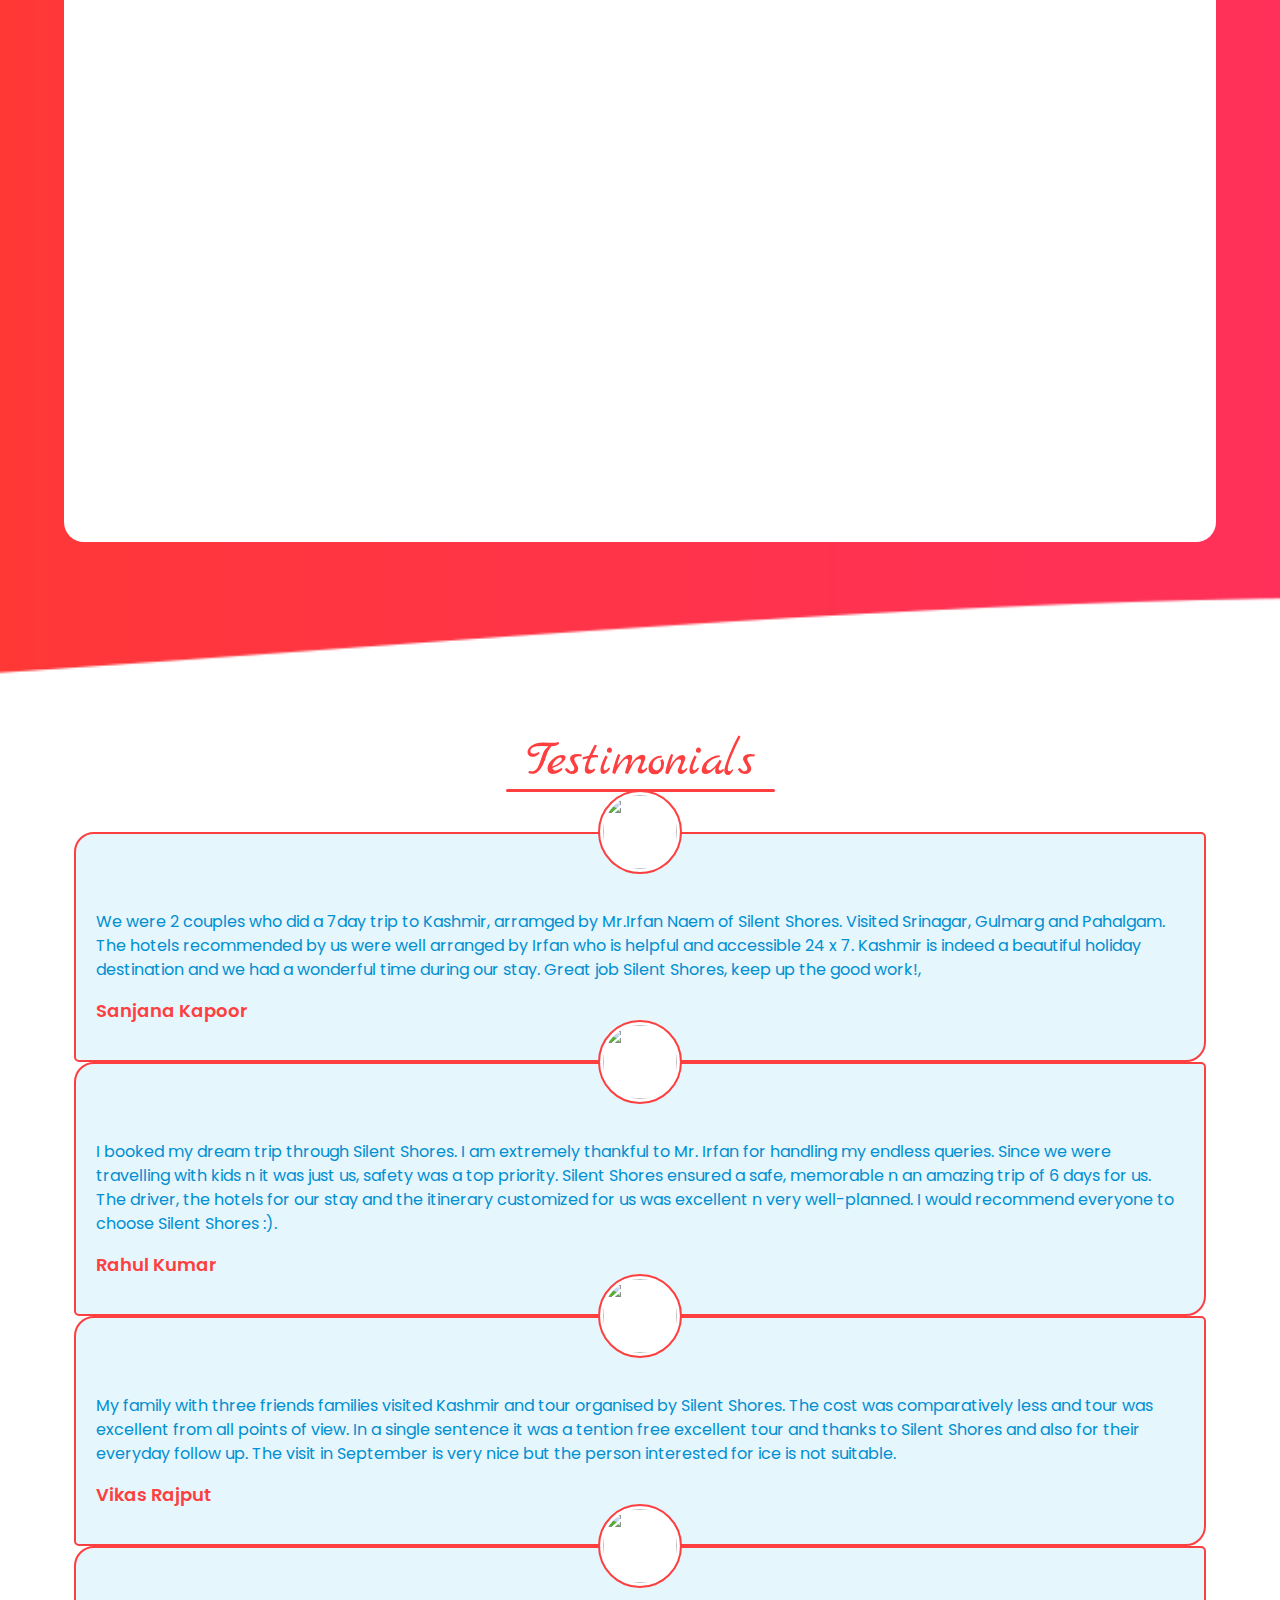
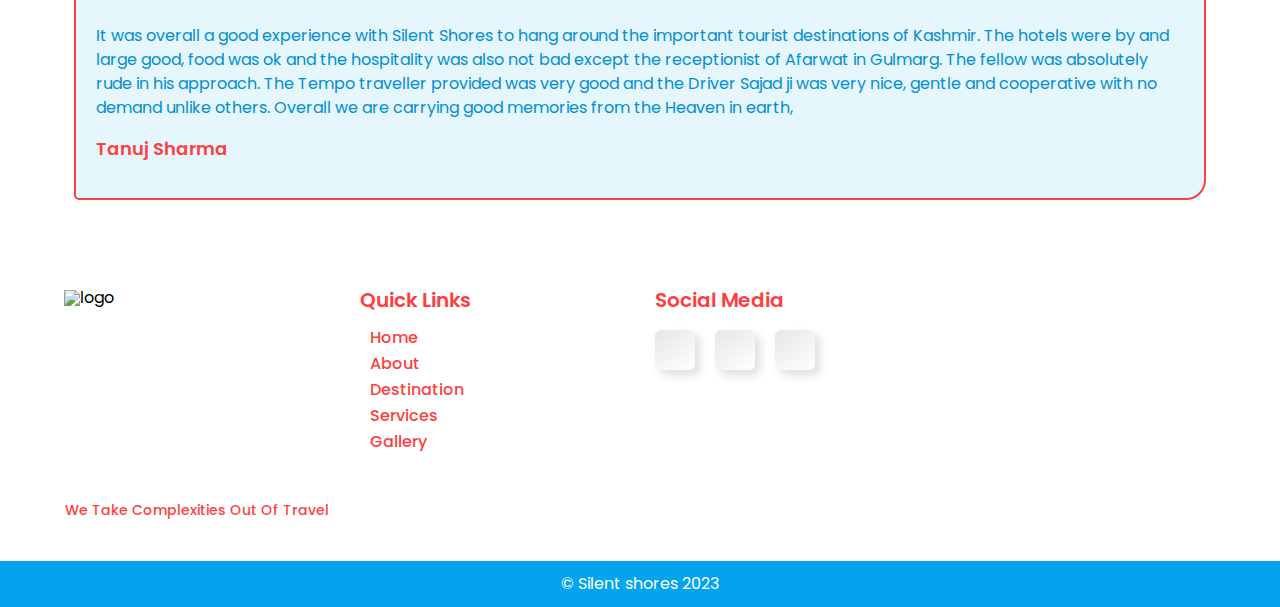
==== commit 3361b755: "Update index.html" ====
--- a/index.html
+++ b/index.html
@@ -260,9 +260,10 @@
                     </div>
                 </div>
               </div>
-        </section>
-
-        <section class="showcase">
+       </section>
+
+        
+ <section class="showcase">
             <div class="container">
                 <div id="destinatinations" class="nav-empty-location"></div>
                 <div class="section-title">
@@ -270,18 +271,16 @@
                         Our <span>Tour Packages</span>
                     </h2>
                     </div>
-                <div class="box-container">
-
-        <div class="box" data-aos="fade-up" data-aos-delay="10">
-            <div class="image">
-                <img src="images/des-1.jpg" alt="">
-            </div>
-            <div class="content">
-                <h3>3 Nights 4 Days:</h3>
-                
+                 <div class="card__img-box">
+                            <img class="gal-item-main-img" src="./assets/images/des-3.jpg" alt="">
+                        </div>
+                        <div class="card-body">
+                            <h3 class="card-title">
+                                3 Nights 4 Days Kashmir Trip:
+                            </h3>
                 <p >
                     <h2> Day 1: <i class="fas fa-hotel"></i></h2> <h1>Arrival at Srinagar.</h1> 
-                   <h2> Day 2:  <i class="fas fa-car"> </i></h2><h1> Srinagar to Gulmarg.</h1> 
+                   <h2>  Day 2:  <i class="fas fa-car"> </i></h2><h1> Srinagar to Gulmarg.</h1> 
                    <h2> Day 3: <i class="fas fa-car"> </i> <i class="fas fa-hotel"> </i></h2>  <h1>Srinagar  to Pahalgam. </h1>
                    <h2> Day 4: <i class="fas fa-car"> </i><i class="fas fa-plane"> </i></h2> <h1> to Srinagar airport drop.</h1>
                     
@@ -289,109 +288,9 @@
                     </p>
                 
                 <a id="myBtn">Price per person: INR 5,999/=<i class="fas fa-angle-right"></i></a>
-            </div>
-            
-        </div>
-
-        <div class="box" data-aos="fade-up" data-aos-delay="20">
-            <div class="image">
-                <img src="images/des-2.jpg" alt="">
-            </div>
-            <div class="content">
-                <h3>4 Nights 5 Days:</h3>
+
                 
-                <p >
-                    <h2> Day 1: <i class="fas fa-hotel"></i></h2> <h1>Arrival at Srinagar.</h1> 
-                   <h2> Day 2:  <i class="fas fa-car"> </i></h2><h1> Srinagar to Sonamarg.</h1> 
-                   <h2> Day 3:  <i class="fas fa-car"> </i></h2><h1> Srinagar to Gulmarg.</h1> 
-                   <h2> Day 4: <i class="fas fa-car"> </i> <i class="fas fa-hotel"> </i></h2>  <h1>Srinagar  to Pahalgam. </h1>
-                   <h2> Day 5: <i class="fas fa-car"> </i><i class="fas fa-plane"> </i></h2> <h1> to Srinagar airport drop.</h1>
-                    
-                    
-                    </p>
-                
-                <a id="myBtn">Price per person: INR 7,999/=<i class="fas fa-angle-right"></i></a>
-            </div>
-        </div>
-
-        <div class="box" data-aos="fade-up" data-aos-delay="30">
-            <div class="image">
-                <img src="images/des-3.jpg" alt="">
-            </div>
-            <div class="content">
-                <h3>Tempting Kashmir Honeymoon - 5 Nights 6 Days:</h3>
-                
-                <p >
-                    <h2> Day 1: <i class="fas fa-hotel"></i></h2> <h1>Arrival at Srinagar.</h1> 
-                   <h2> Day 2:  <i class="fas fa-car"> </i></h2><h1> Srinagar to Sonamarg.</h1> 
-                   <h2> Day 3:  <i class="fas fa-car"> </i></h2><h1> Srinagar to Gulmarg.</h1> 
-                   <h2> Day 4: <i class="fas fa-car"> </i> <i class="fas fa-hotel"> </i></h2>  <h1>Srinagar to Pahalgam. </h1>
-                   <h2> Day 5: <i class="fas fa-car"> </i> <i class="fas fa-hotel"> </i></h2>  <h1>Pahalgam to Srinagar </h1>
-                   <h2> Day 6: <i class="fas fa-car"> </i><i class="fas fa-plane"> </i></h2> <h1>  Srinagar to airport drop.</h1>
-                    
-                    
-                    </p>
-                
-                <a id="myBtn">Price per person: INR 21,999/ Person =<i class="fas fa-angle-right"></i></a>
-            </div>
-        </div>
-
-        <div class="box" data-aos="fade-up" data-aos-delay="40">
-            <div class="image">
-                <img src="images/des-4.jpg" alt="">
-            </div>
-            <div class="content">
-                <h3>Kashmir Family Tour - 6 Nights 7 Days:</h3>
-                <p >
-                    <h2> Day 1: <i class="fas fa-hotel"></i></h2> <h1>Arrival at Srinagar.</h1> 
-                   <h2> Day 2:  <i class="fas fa-car"> </i></h2><h1> Srinagar to Sonamarg.</h1> 
-                   <h2> Day 3:  <i class="fas fa-car"> </i></h2><h1> Srinagar to Gulmarg.</h1> 
-                   <h2> Day 4: <i class="fas fa-car"> </i> <i class="fas fa-hotel"> </i></h2>  <h1>Srinagar to Pahalgam. </h1>
-                   <h2> Day 5: <i class="fas fa-hotel"> </i></h2>  <h1>Stay in Pahalgam. </h1>
-                   <h2> Day 6: <i class="fas fa-car"> </i> <i class="fas fa-hotel"> </i></h2>  <h1>Pahalgam to Srinagar </h1>
-                   <h2> Day 7: <i class="fas fa-car"> </i><i class="fas fa-plane"> </i></h2> <h1>  Srinagar to airport drop.</h1>
-                    
-                    
-                    </p>
-                
-                <a id="myBtn">Price per person: INR 9,999/=<i class="fas fa-angle-right"></i></a>
-            </div>
-        </div>
-
-        <div class="box" data-aos="fade-up" data-aos-delay="50">
-            <div class="image">
-                <img src="images/des-5.jpg" alt="">
-            </div>
-            <div class="content">
-                <h3>Offbeat Kashmir - 8 Nights 9 Days:</h3>
-                <p >
-                    <h2> Day 1: <i class="fas fa-hotel"></i></h2> <h1>Arrival at Srinagar.</h1> 
-                   <h2> Day 2:  <i class="fas fa-car"> </i></h2><h1> Srinagar to Sonamarg.</h1> 
-                   <h2> Day 3:  <i class="fas fa-car"> </i></h2><h1> Srinagar to Gulmarg.</h1> 
-                   <h2> Day 4: <i class="fas fa-car"> </i> <i class="fas fa-hotel"> </i></h2>  <h1>Srinagar to Pahalgam. </h1>
-                   <h2> Day 5: <i class="fas fa-hotel"> </i></h2>  <h1>Stay in Pahalgam. </h1>
-                   <h2> Day 6: <i class="fas fa-car"> </i> <i class="fas fa-hotel"> </i></h2>  <h1>Pahalgam to Srinagar </h1>
-                   <h2> Day 7: <i class="fas fa-car"> </i> <i class="fas fa-hotel"> </i></h2>  <h1>Srinagar to Doodhpathri </h1>
-                   <h2> Day 8: <i class="fas fa-car"> </i> <i class="fas fa-hotel"> </i></h2>  <h1>Srinagar to yousmarg </h1>
-                   <h2> Day 9: <i class="fas fa-car"> </i><i class="fas fa-plane"> </i></h2> <h1>  Srinagar to airport drop.</h1>
-                    
-                    
-                    </p>
-                
-                <a id="myBtn">Price per person: INR 13,499/=<i class="fas fa-angle-right"></i></a>
-            </div>
-           
-        </div>
-        <div class="box" data-aos="fade-up" data-aos-delay="60">
-            <div class="image">
-                <img src="images/des-5.jpg" alt="">
-            </div>
-            <div class="content">
-                <h3>Ladakh:
-                    5 Nights 6 Days:
-                    </h3>
-                  </div>
-        </section>
+ </section>
                 
         <section class="contact-us" id="contact-us">
             <div class="container">
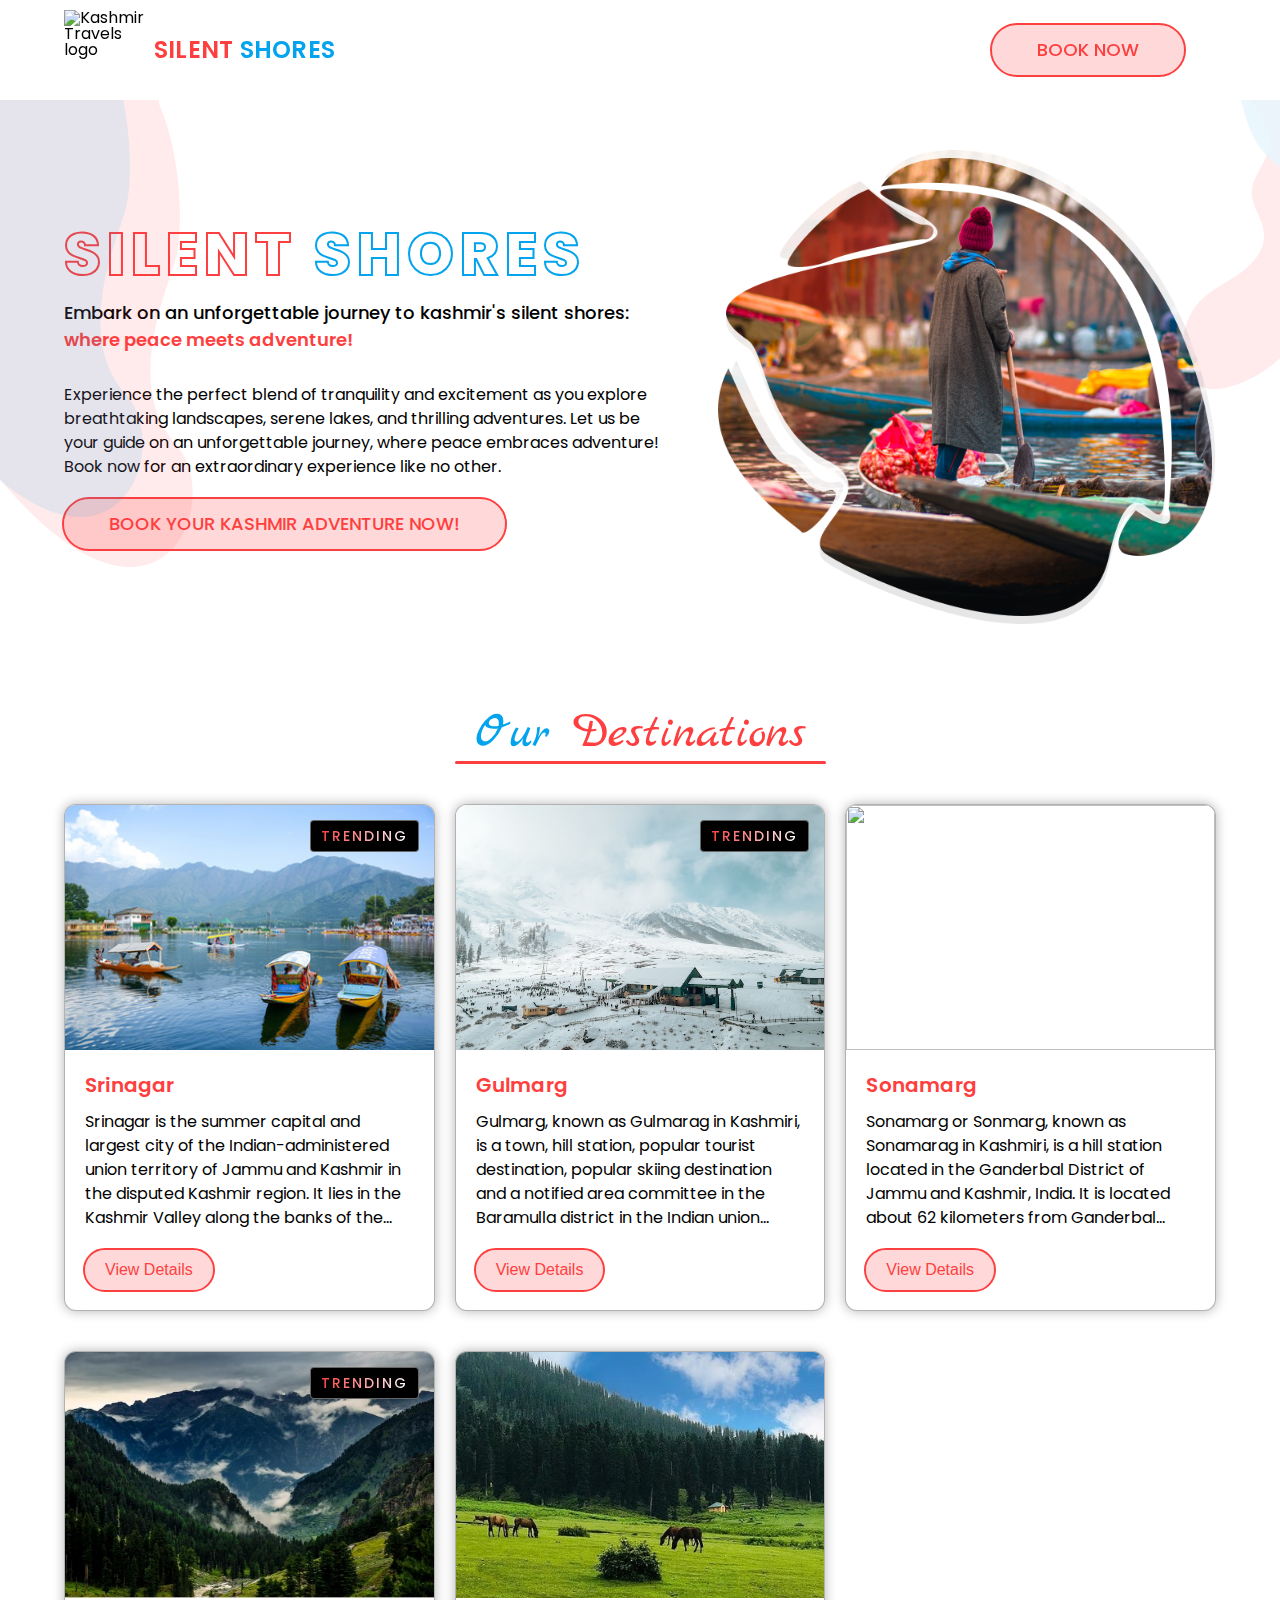
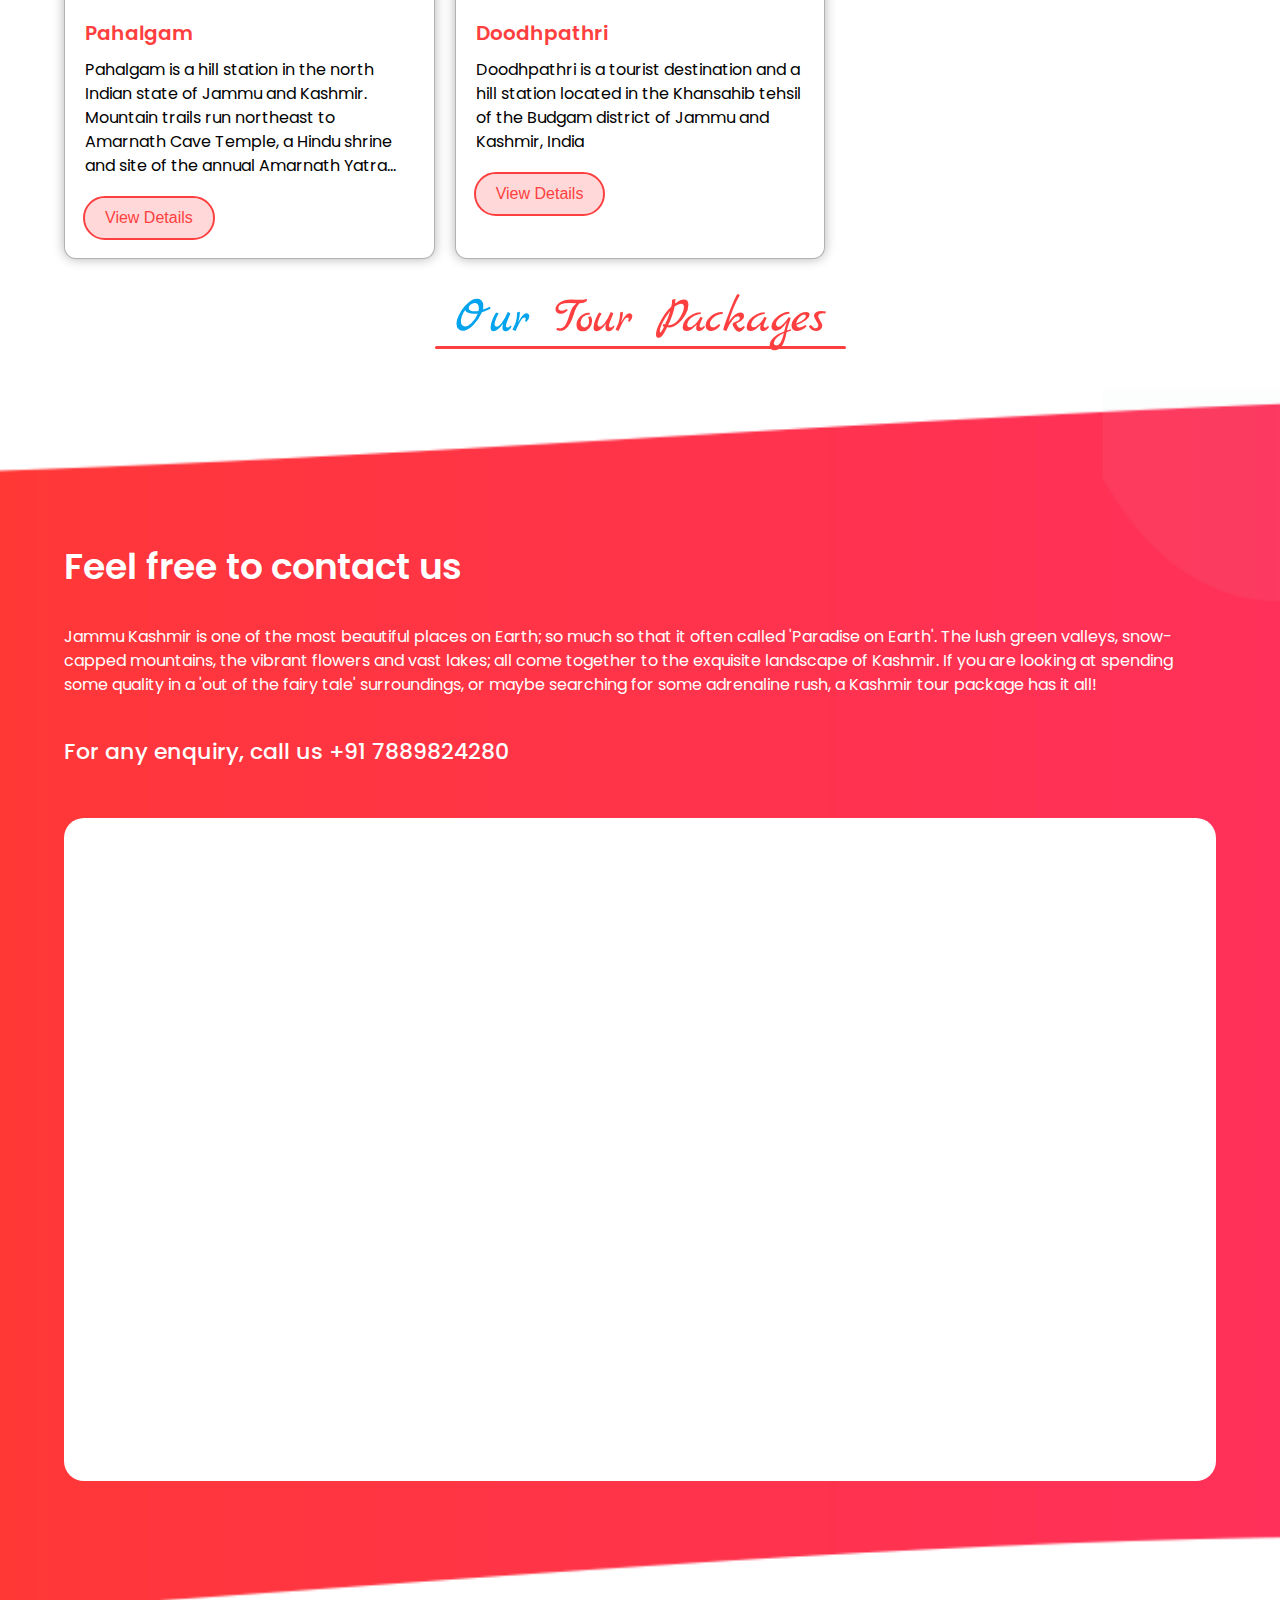
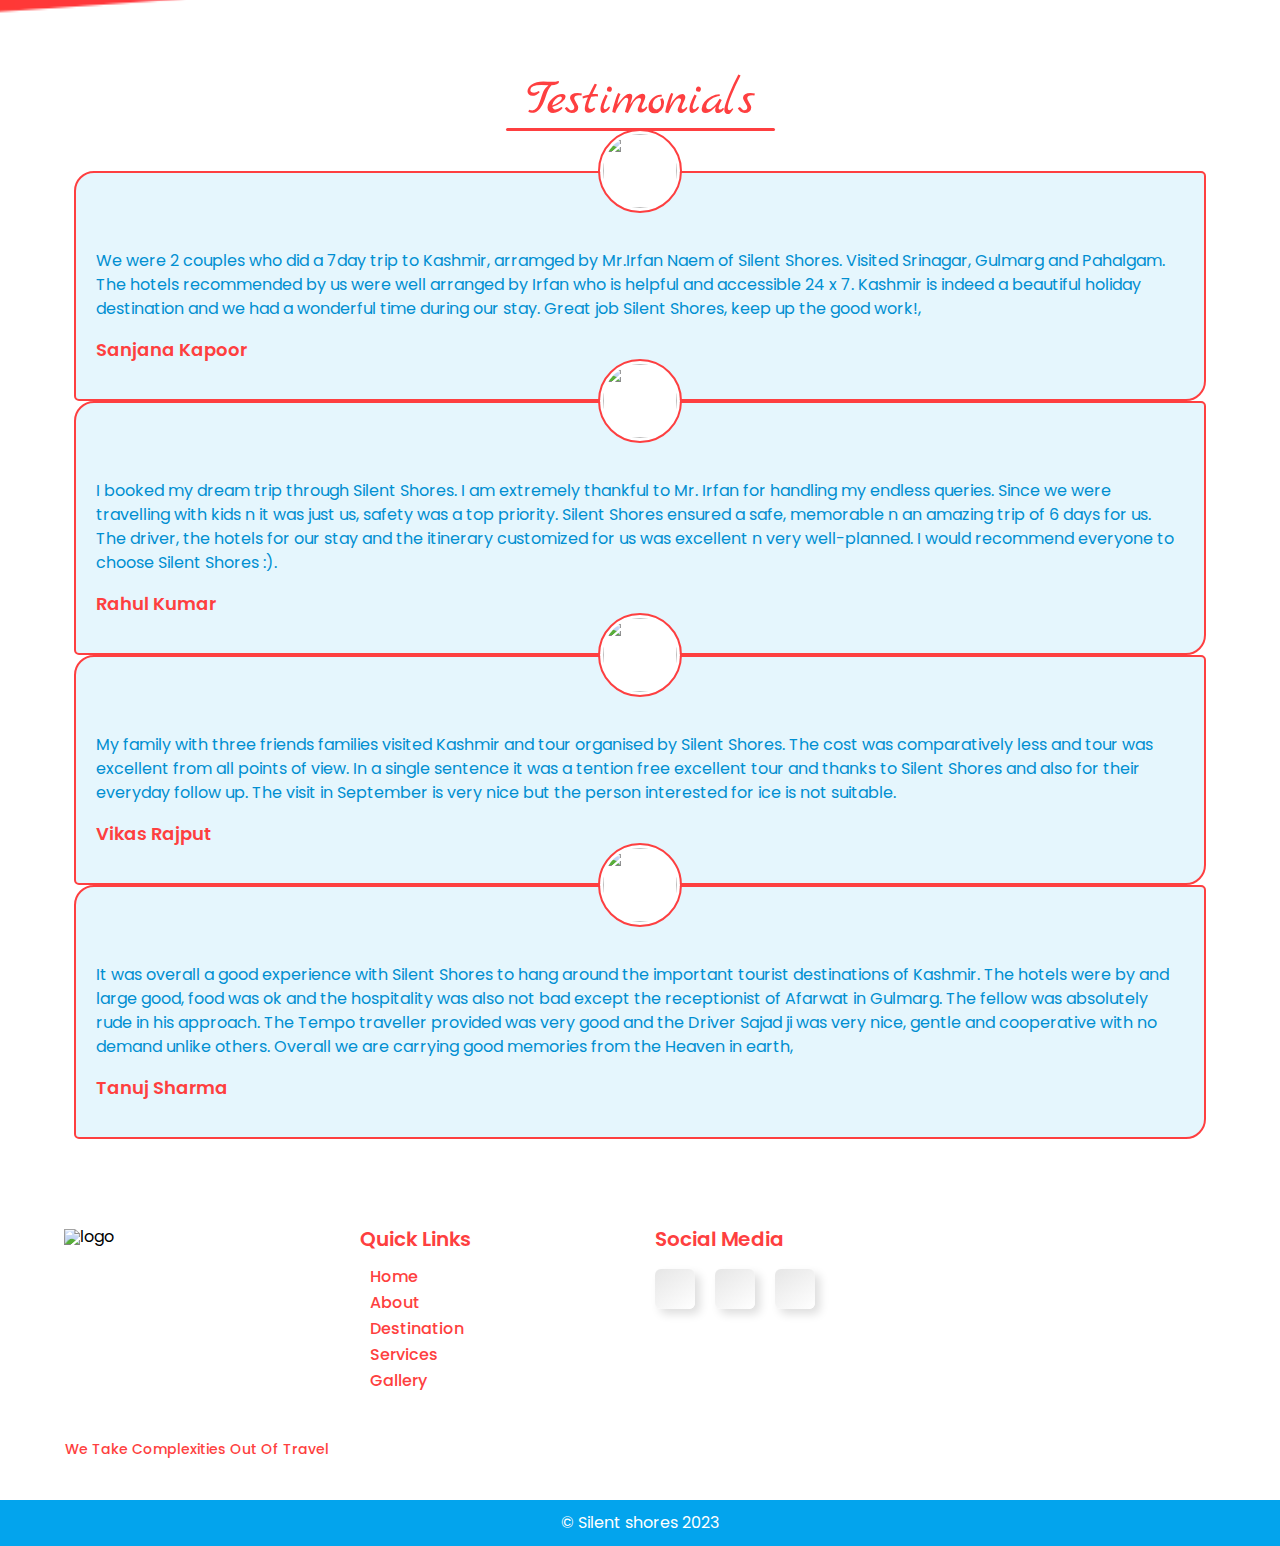
==== commit 0445bcff: "Update index.html" ====
--- a/index.html
+++ b/index.html
@@ -271,25 +271,7 @@
                         Our <span>Tour Packages</span>
                     </h2>
                     </div>
-                 <div class="card__img-box">
-                            <img class="gal-item-main-img" src="./assets/images/des-3.jpg" alt="">
-                        </div>
-                        <div class="card-body">
-                            <h3 class="card-title">
-                                3 Nights 4 Days Kashmir Trip:
-                            </h3>
-                <p >
-                    <h2> Day 1: <i class="fas fa-hotel"></i></h2> <h1>Arrival at Srinagar.</h1> 
-                   <h2>  Day 2:  <i class="fas fa-car"> </i></h2><h1> Srinagar to Gulmarg.</h1> 
-                   <h2> Day 3: <i class="fas fa-car"> </i> <i class="fas fa-hotel"> </i></h2>  <h1>Srinagar  to Pahalgam. </h1>
-                   <h2> Day 4: <i class="fas fa-car"> </i><i class="fas fa-plane"> </i></h2> <h1> to Srinagar airport drop.</h1>
-                    
-                    
-                    </p>
-                
-                <a id="myBtn">Price per person: INR 5,999/=<i class="fas fa-angle-right"></i></a>
-
-                
+                         
  </section>
                 
         <section class="contact-us" id="contact-us">
